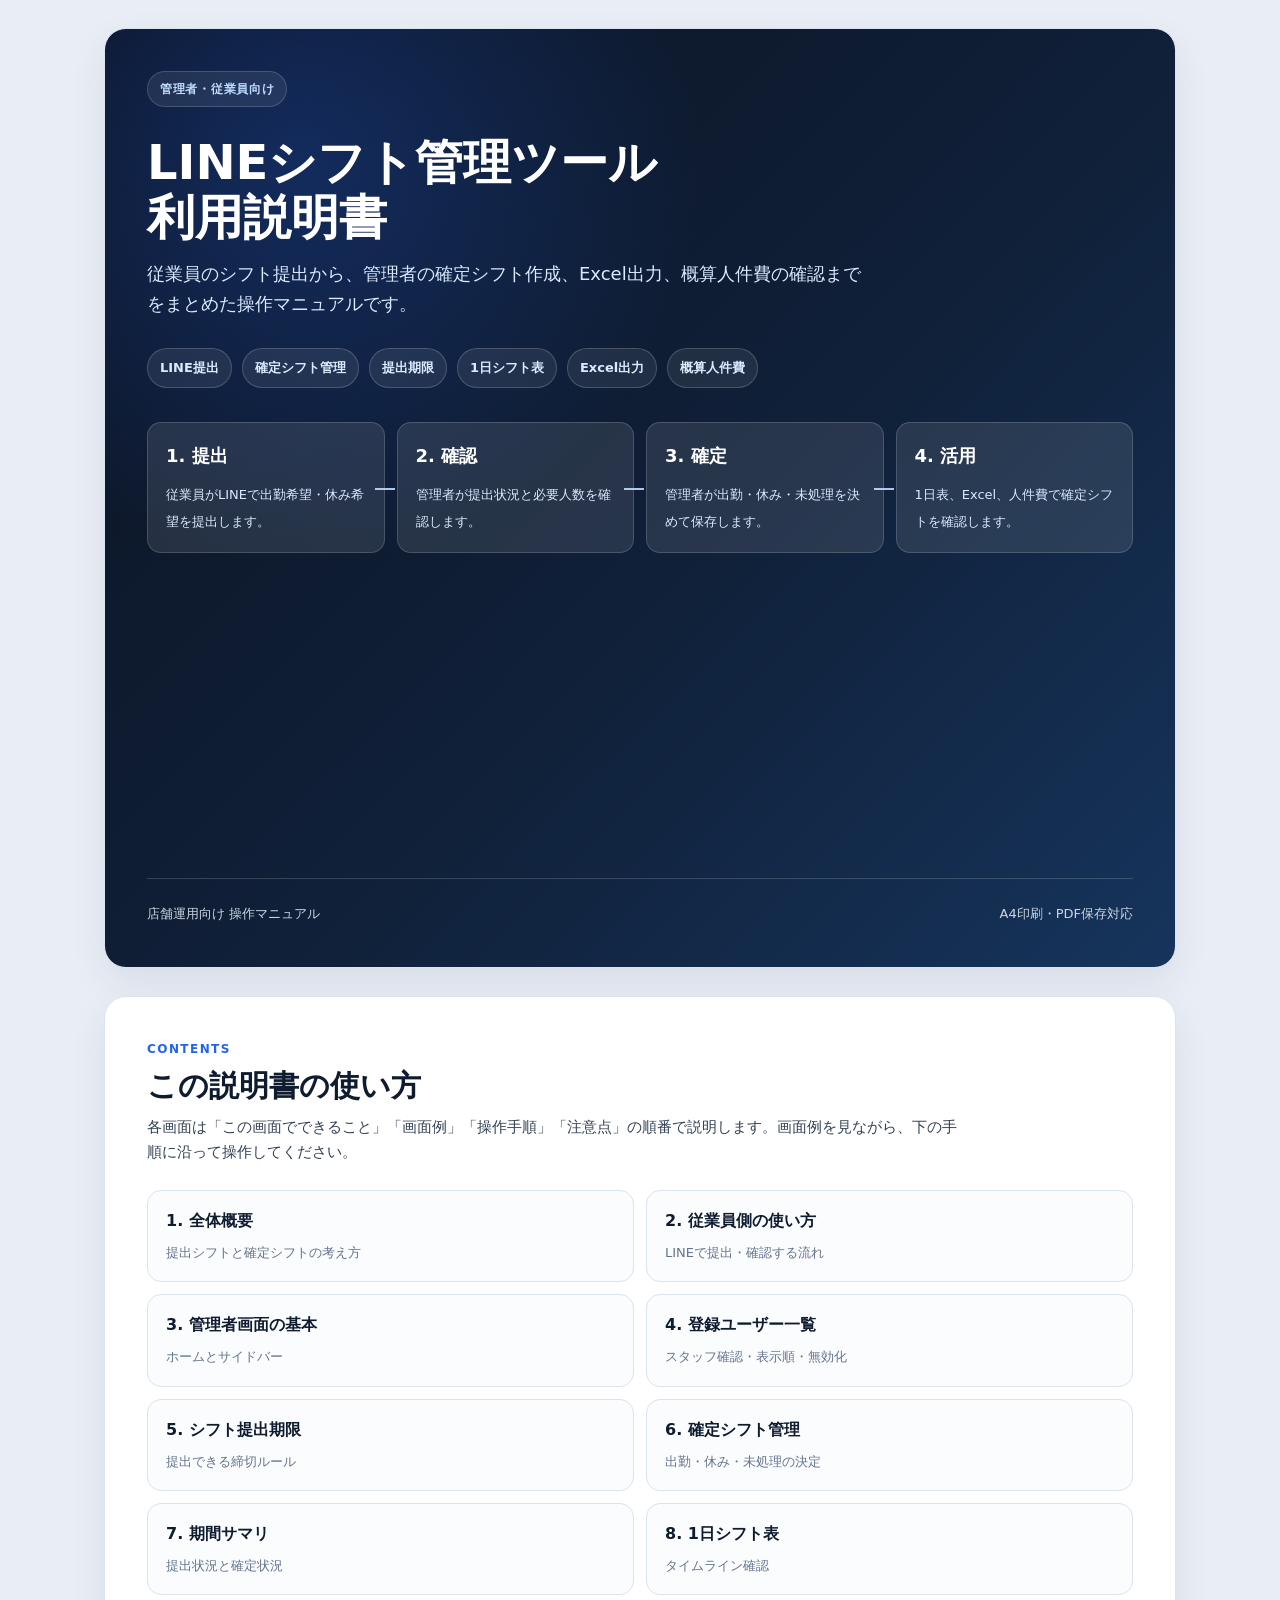
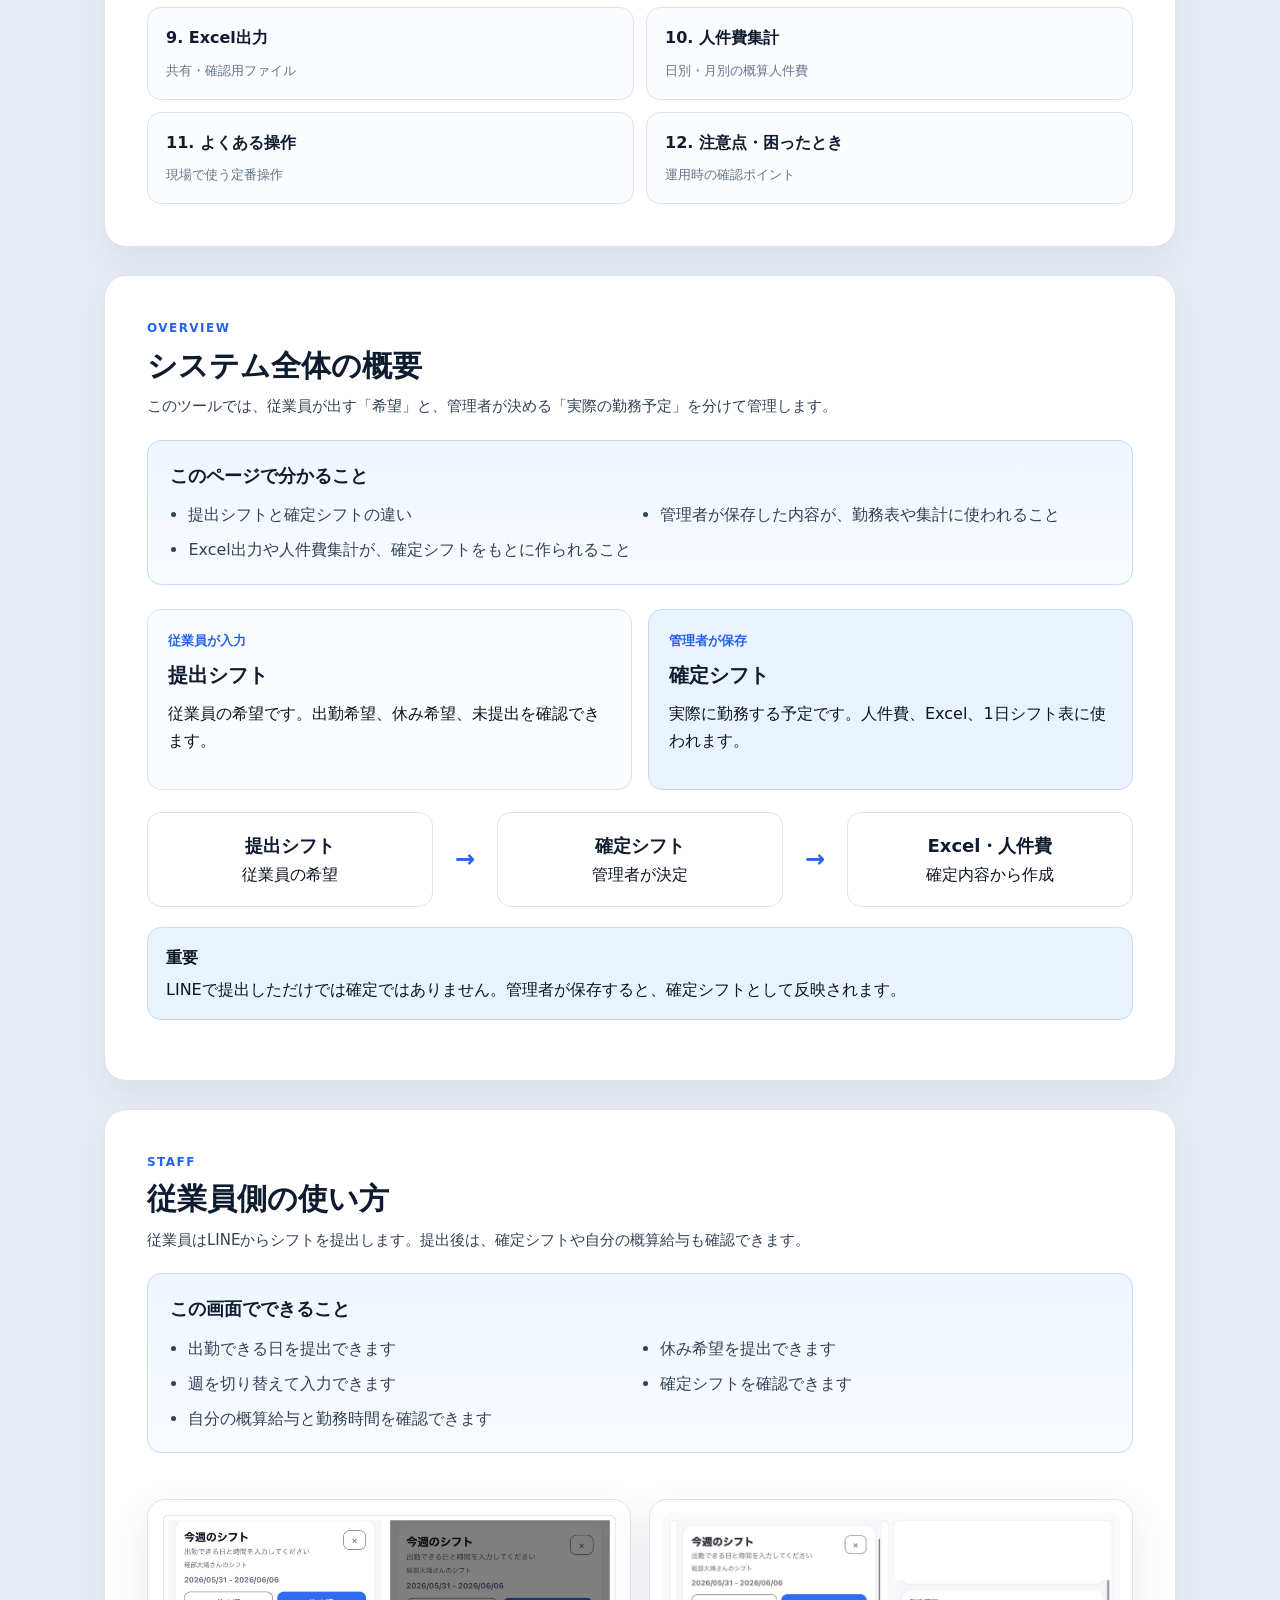
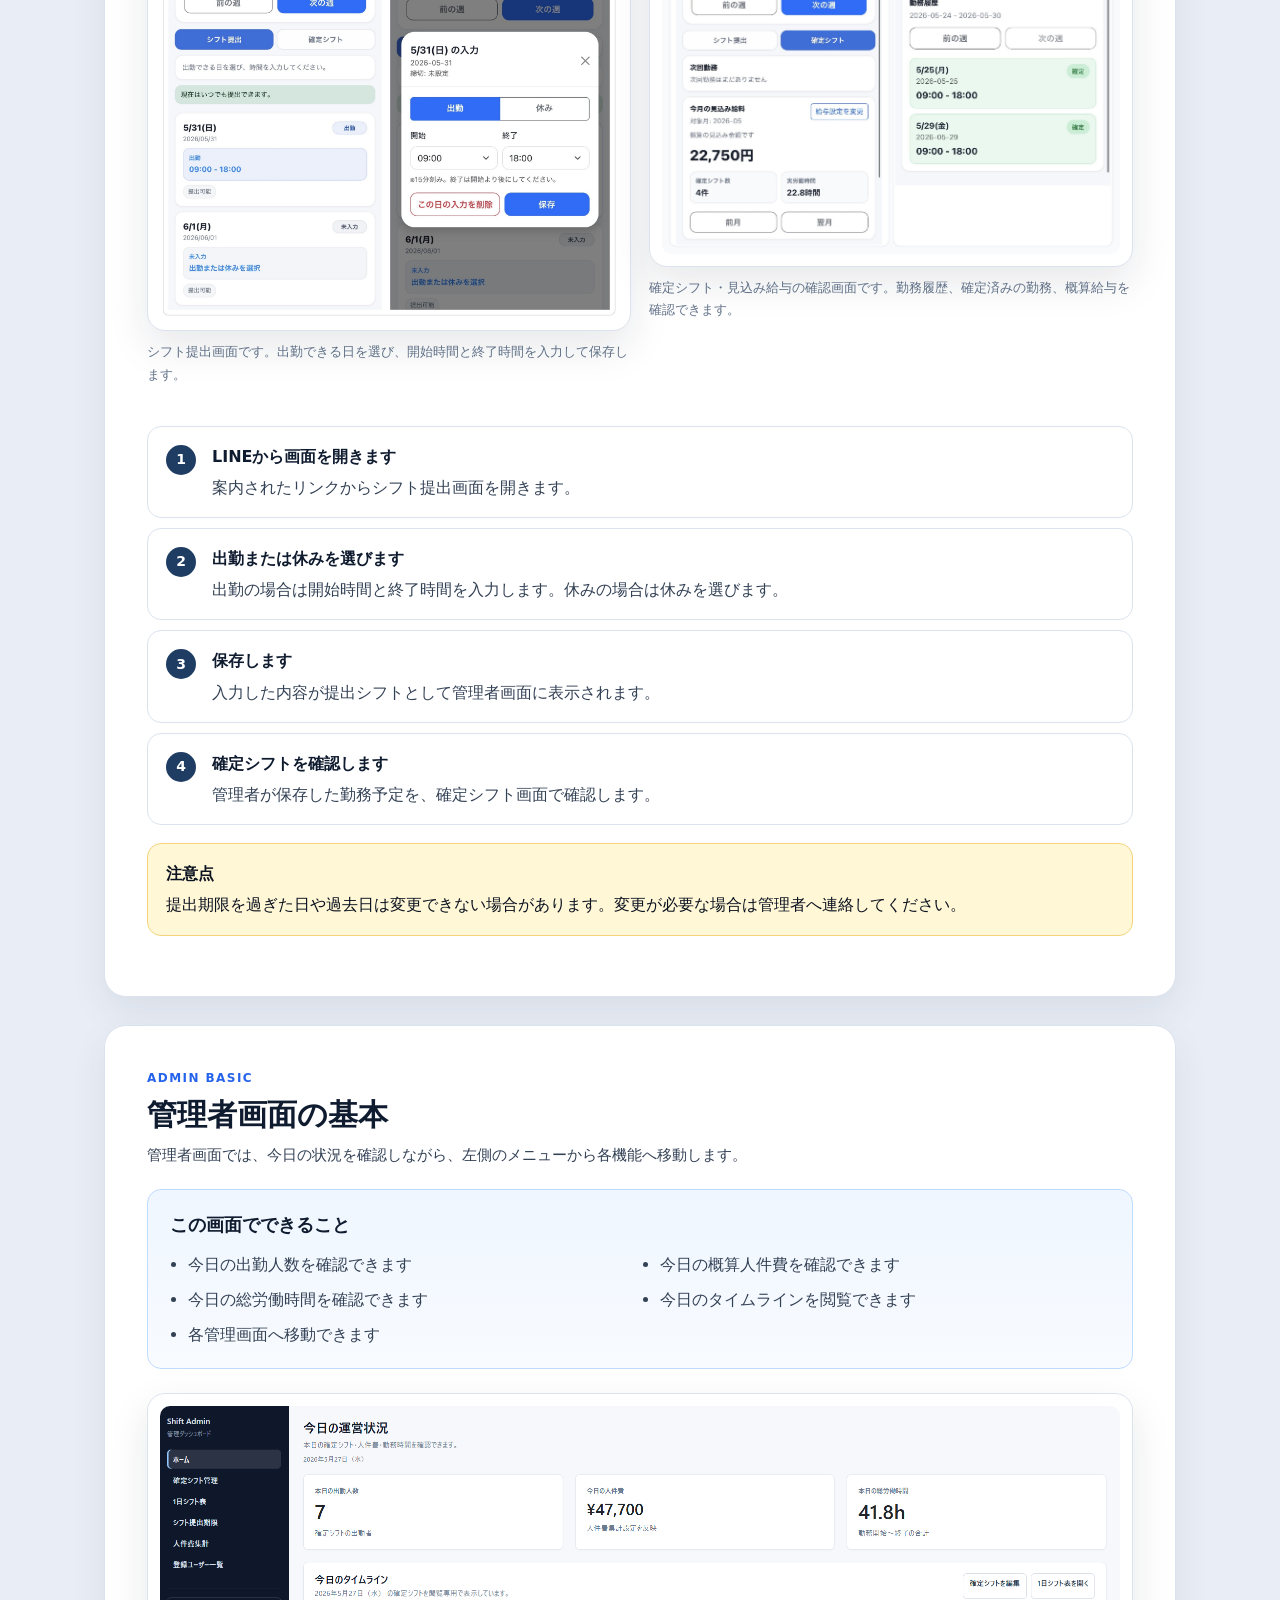
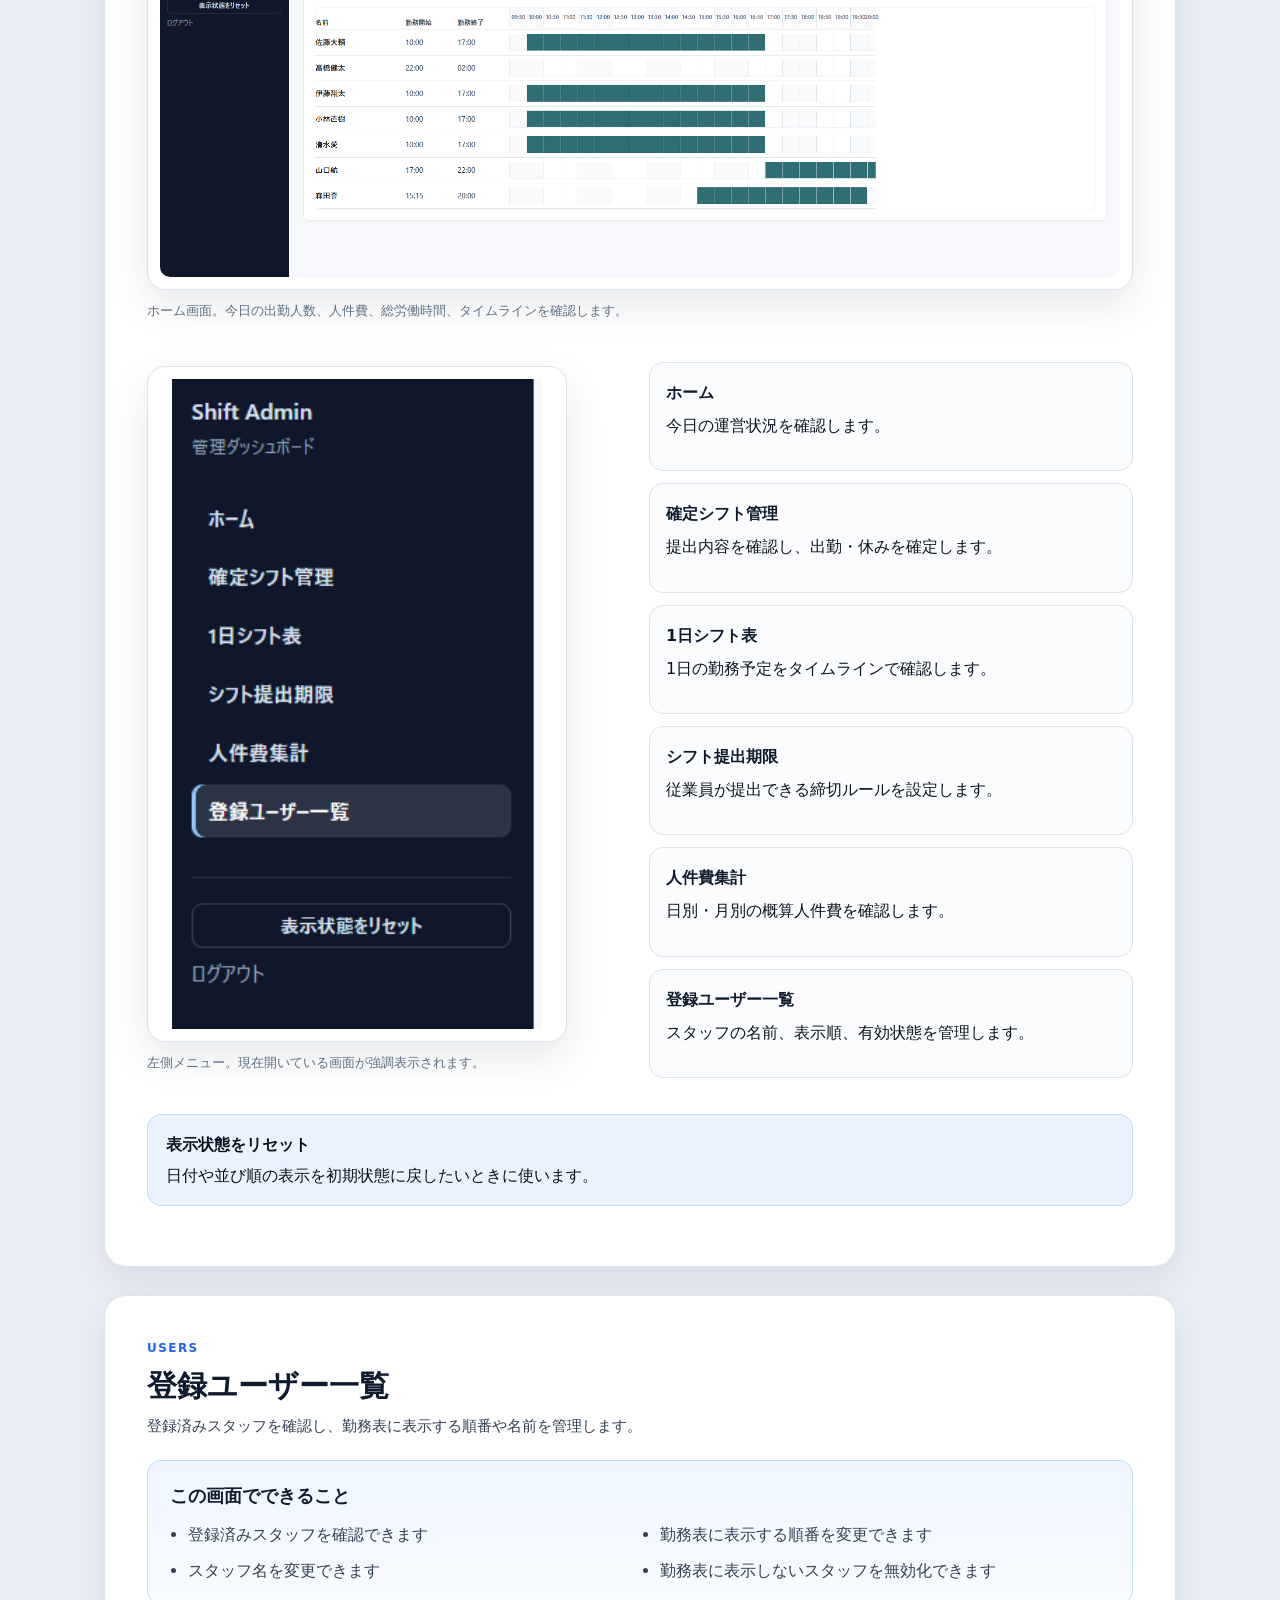
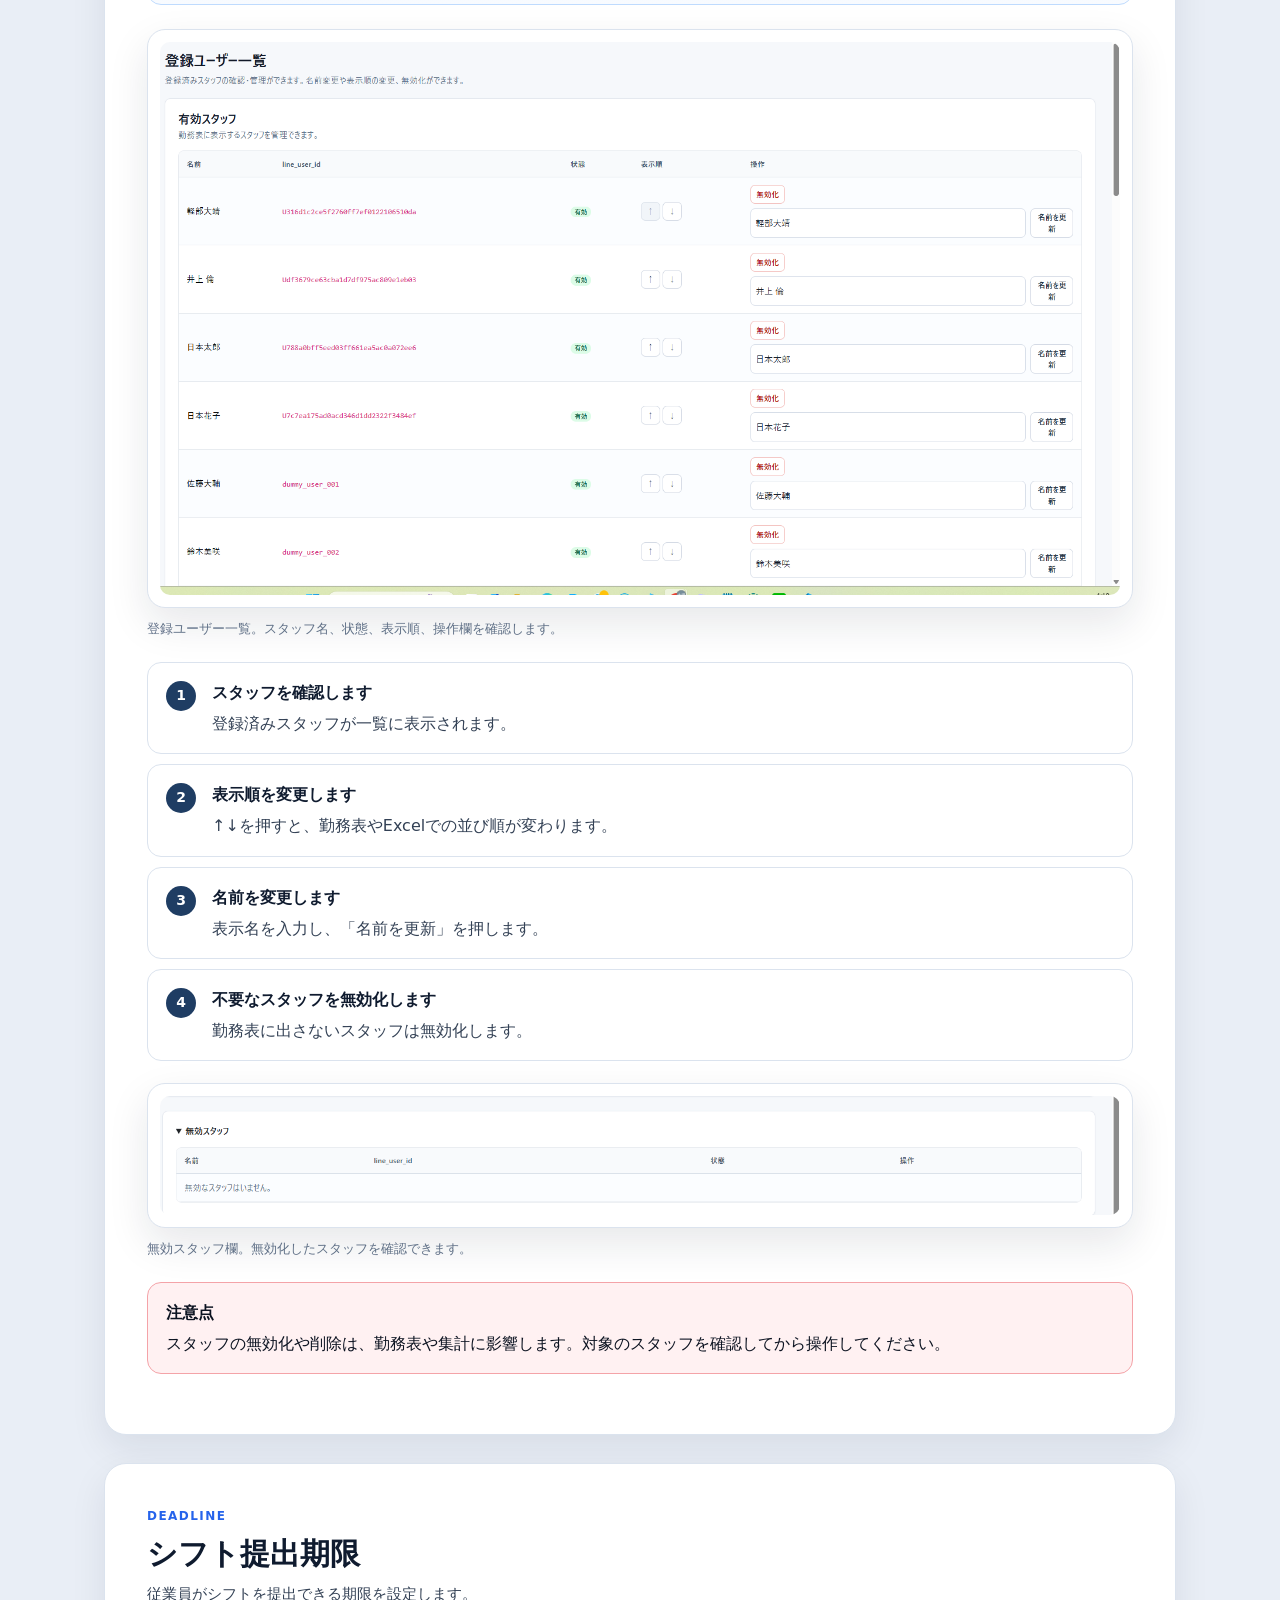
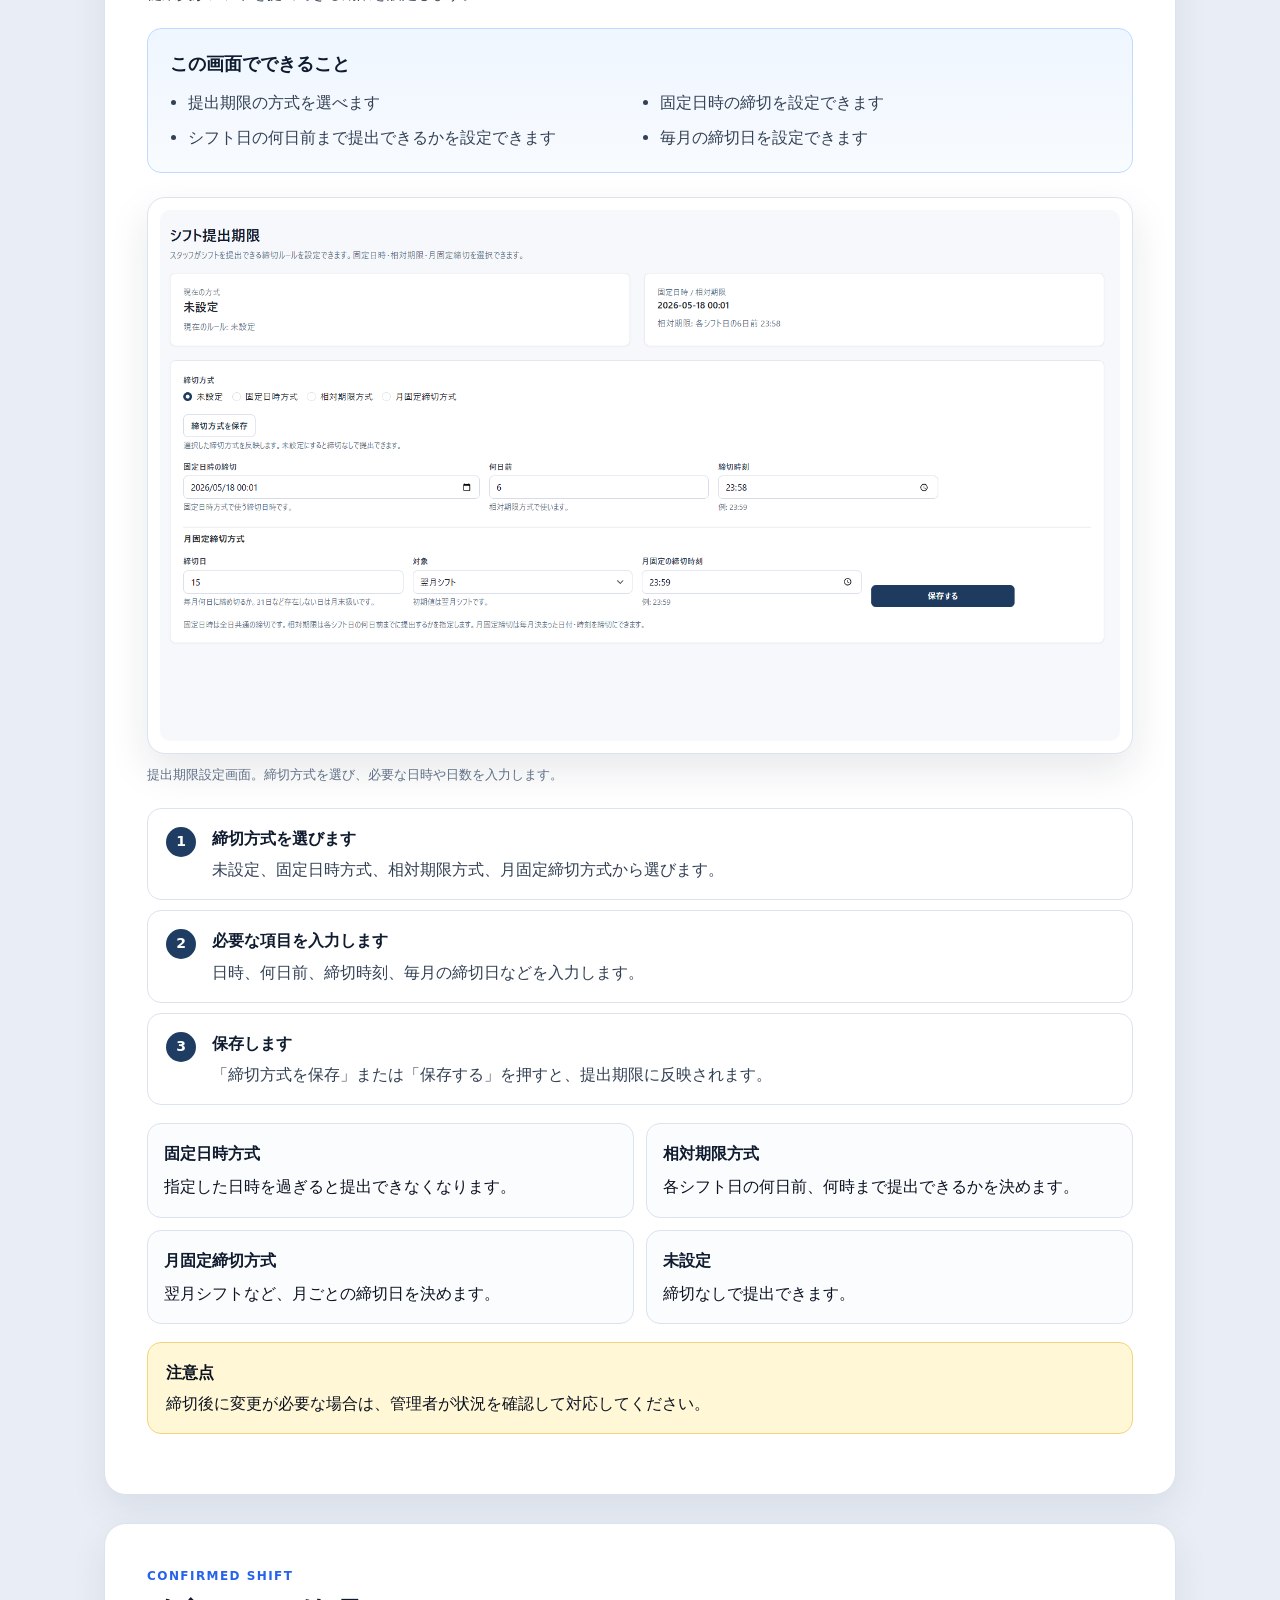
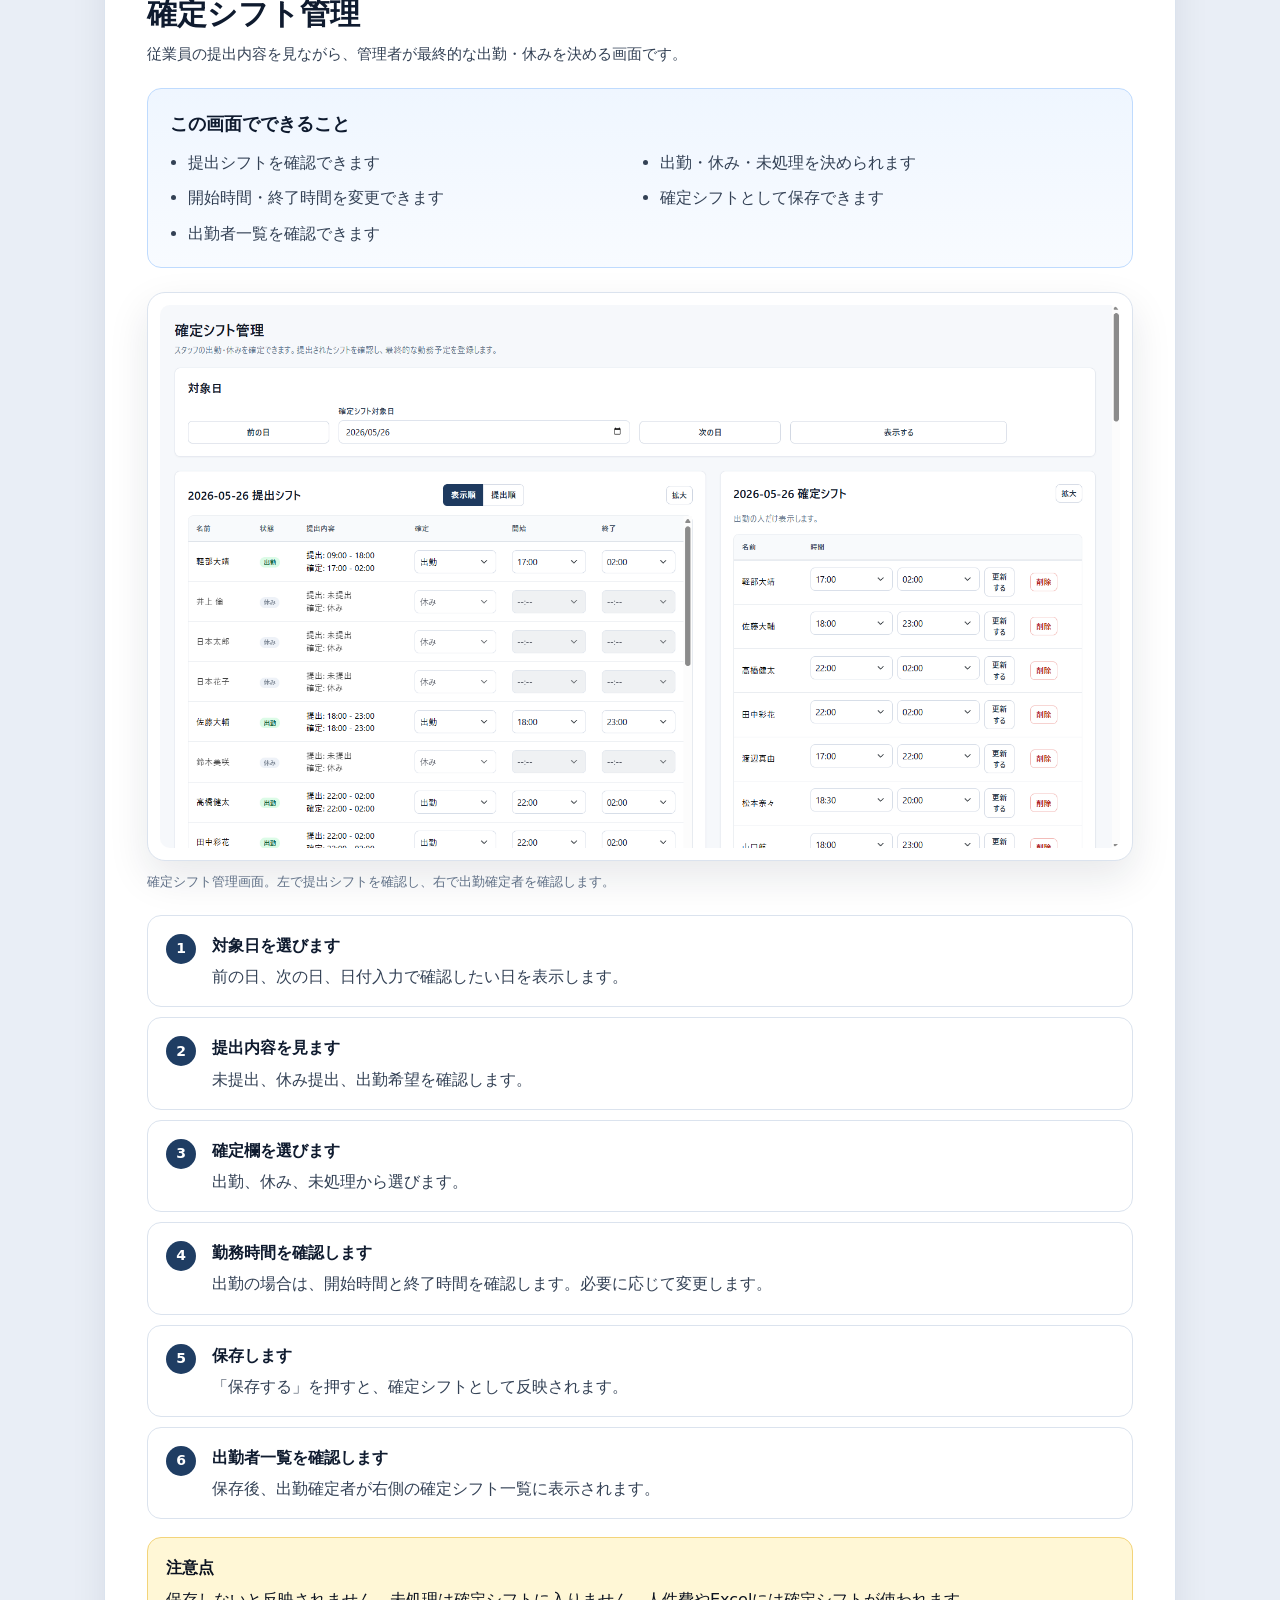
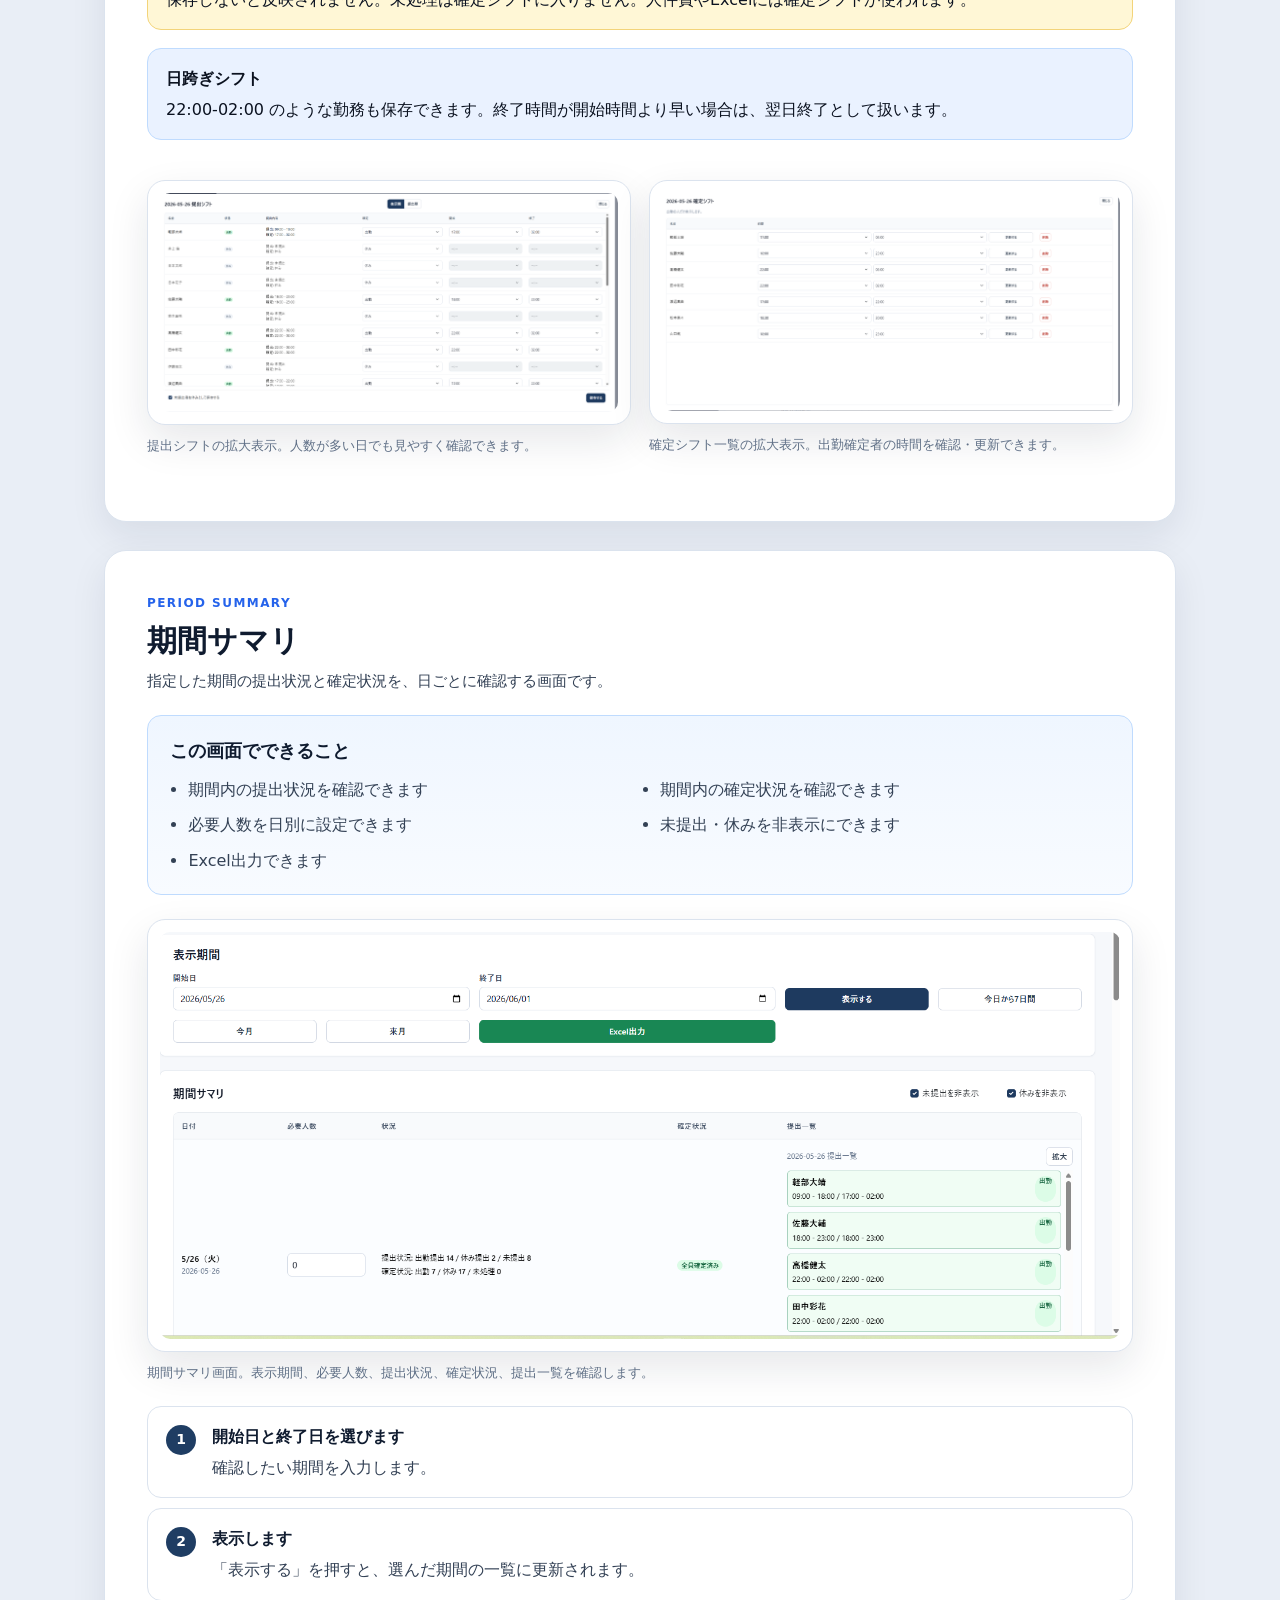
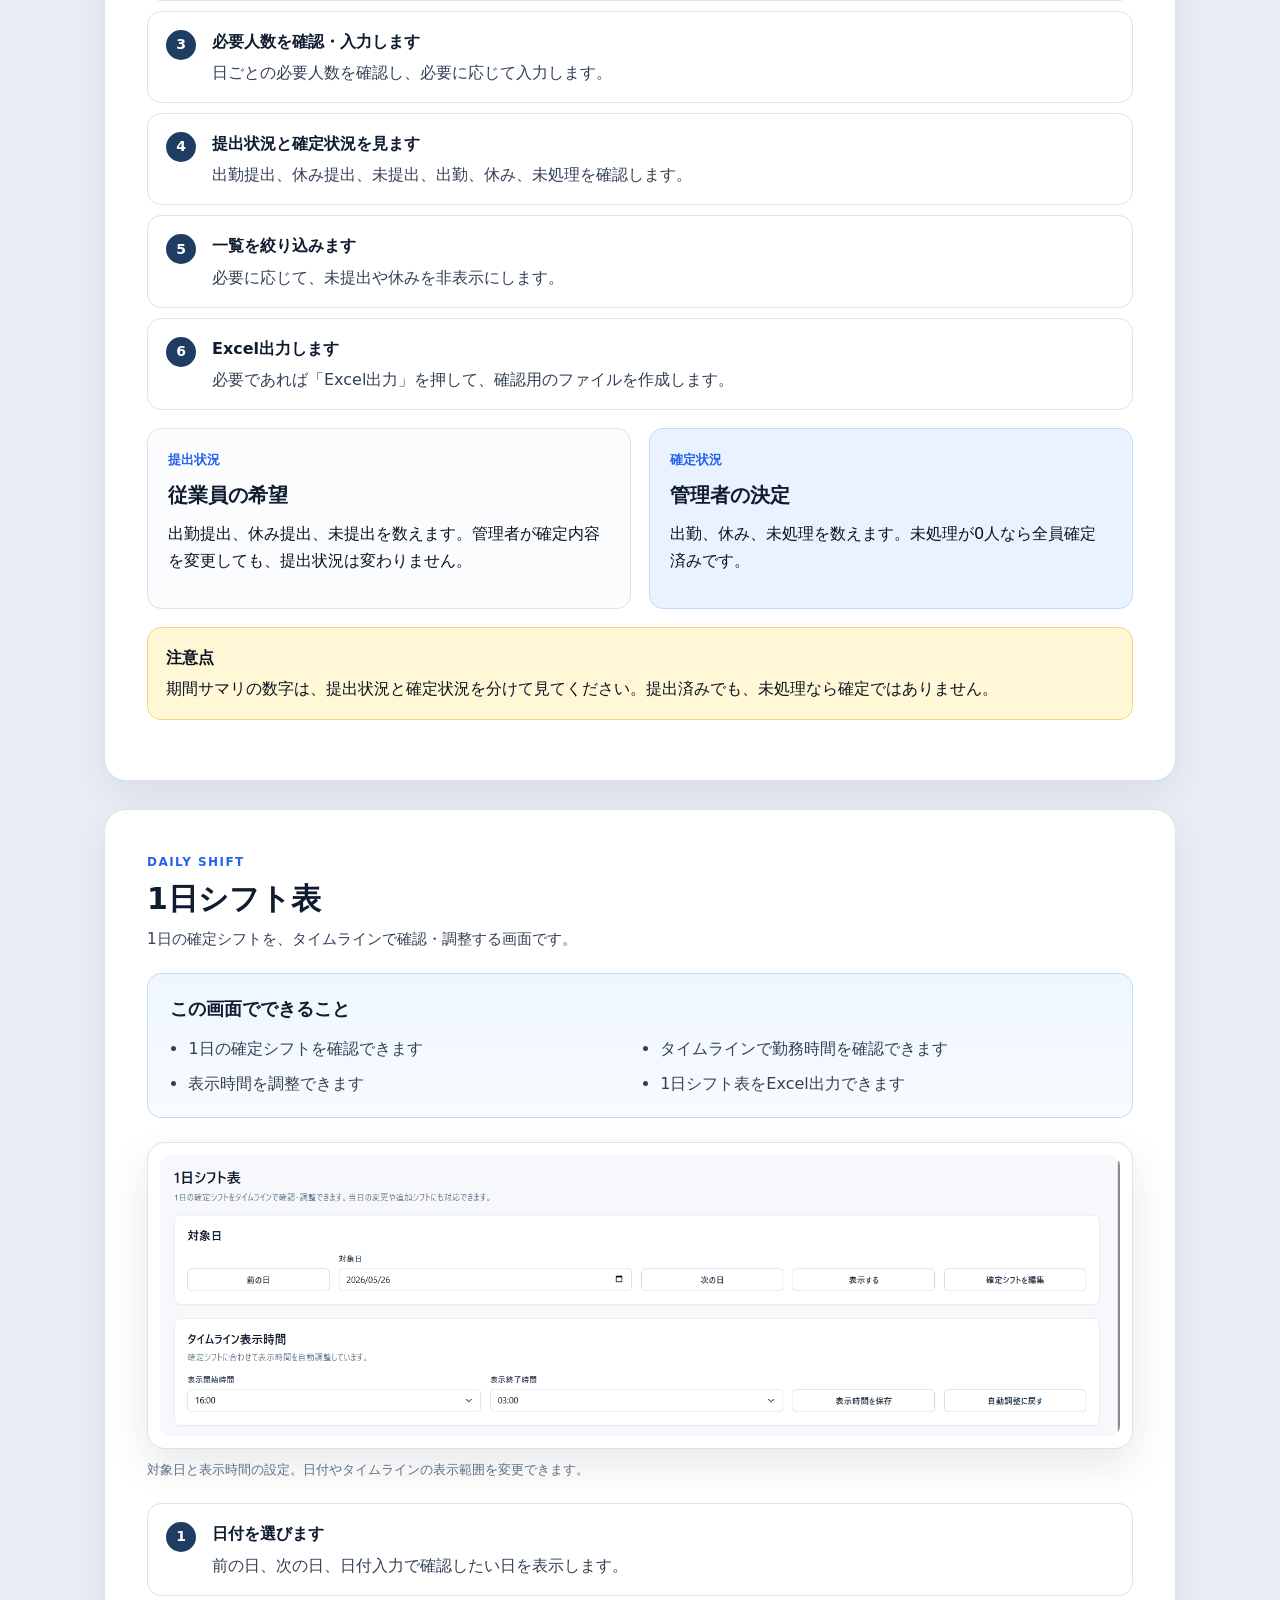
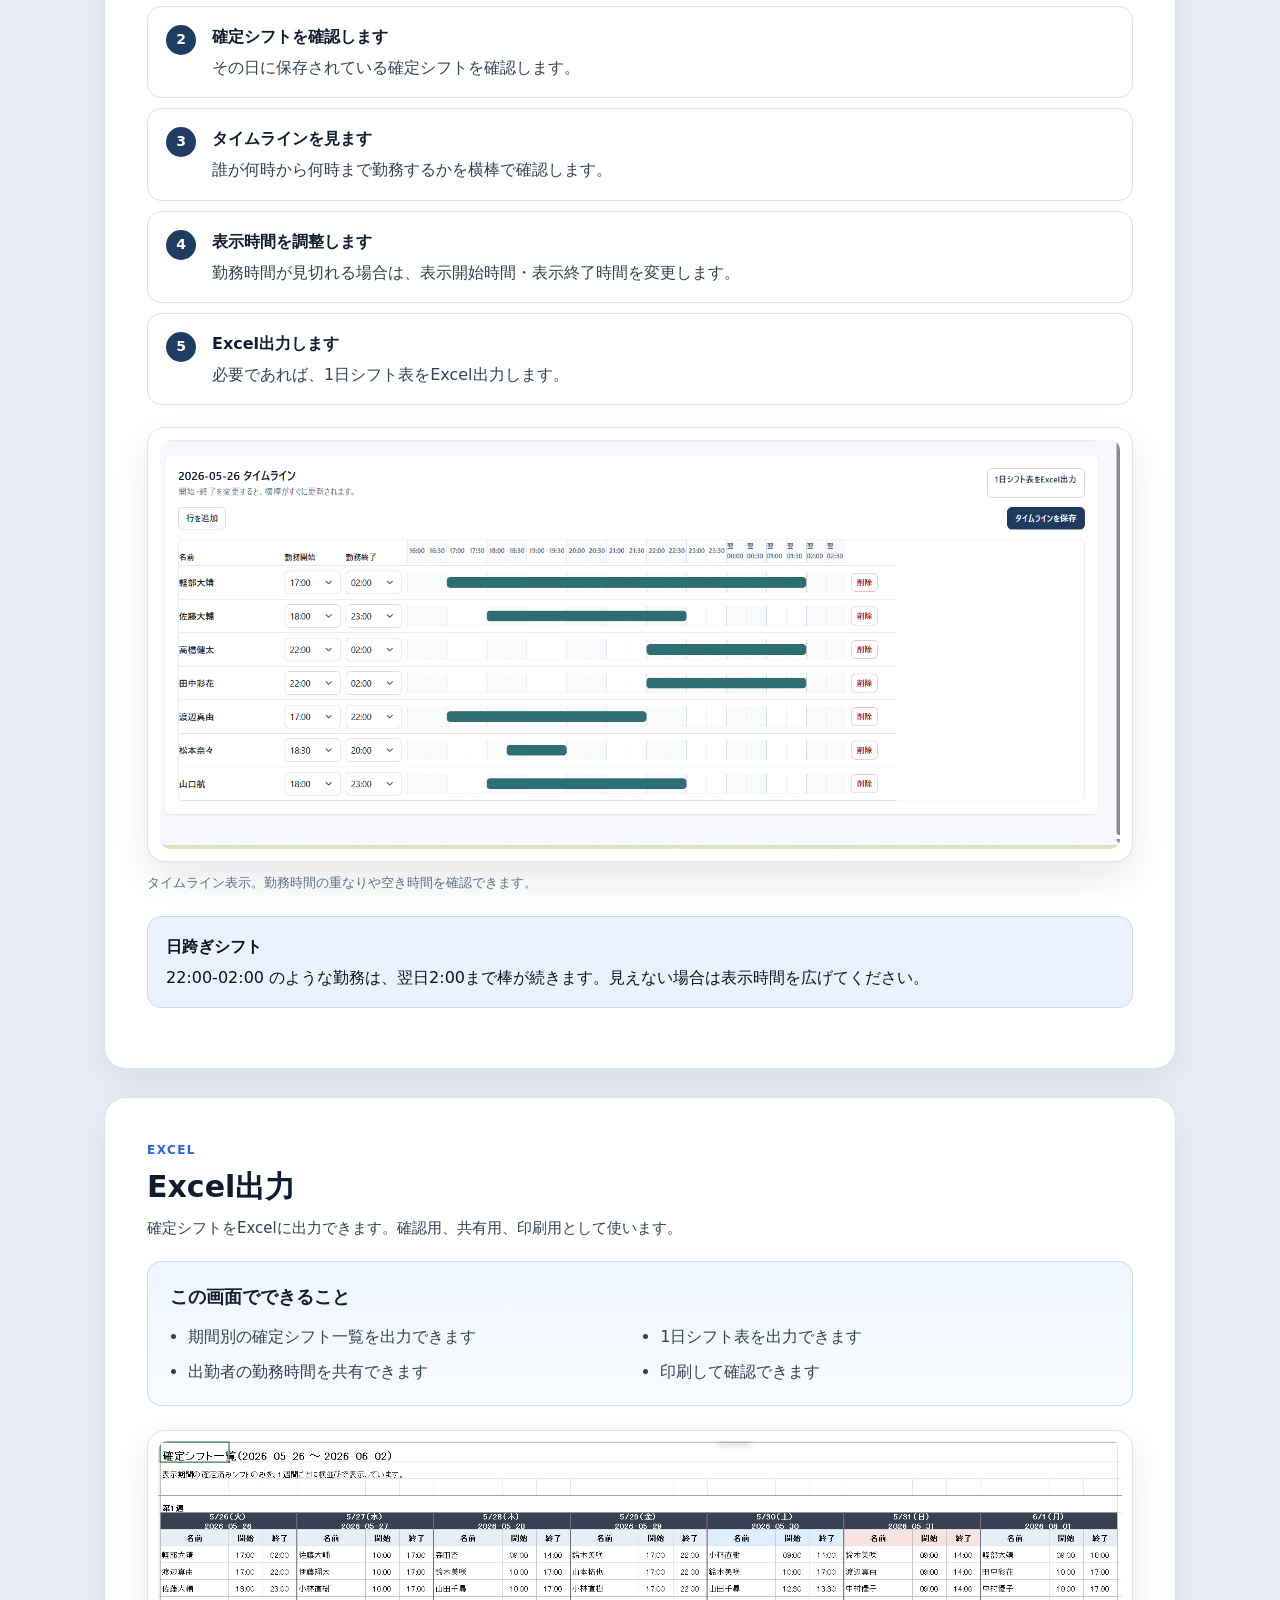
==== docs/manual/index.html @ 2f9c93ab "Complete ShiftBin manual and admin updates" ====
<!doctype html>
<html lang="ja">
<head>
  <meta charset="utf-8">
  <meta name="viewport" content="width=device-width, initial-scale=1">
  <title>LINEシフト管理ツール 利用説明書</title>
  <link rel="stylesheet" href="style.css">
</head>
<body>
  <main class="manual">
    <section class="page cover" id="cover">
      <div>
        <div class="cover-kicker">管理者・従業員向け</div>
        <h1>LINEシフト管理ツール<br>利用説明書</h1>
        <p class="cover-lead">従業員のシフト提出から、管理者の確定シフト作成、Excel出力、概算人件費の確認までをまとめた操作マニュアルです。</p>
        <div class="badge-row">
          <span class="badge">LINE提出</span>
          <span class="badge">確定シフト管理</span>
          <span class="badge">提出期限</span>
          <span class="badge">1日シフト表</span>
          <span class="badge">Excel出力</span>
          <span class="badge">概算人件費</span>
        </div>
        <div class="flow" aria-label="基本の操作フロー">
          <div class="flow-step"><strong>1. 提出</strong><span>従業員がLINEで出勤希望・休み希望を提出します。</span></div>
          <div class="flow-step"><strong>2. 確認</strong><span>管理者が提出状況と必要人数を確認します。</span></div>
          <div class="flow-step"><strong>3. 確定</strong><span>管理者が出勤・休み・未処理を決めて保存します。</span></div>
          <div class="flow-step"><strong>4. 活用</strong><span>1日表、Excel、人件費で確定シフトを確認します。</span></div>
        </div>
      </div>
      <div class="cover-footer">
        <span>店舗運用向け 操作マニュアル</span>
        <span>A4印刷・PDF保存対応</span>
      </div>
    </section>

    <section class="page" id="toc">
      <p class="section-label">Contents</p>
      <h2>この説明書の使い方</h2>
      <p class="lead">各画面は「この画面でできること」「画面例」「操作手順」「注意点」の順番で説明します。画面例を見ながら、下の手順に沿って操作してください。</p>
      <div class="toc">
        <a href="#overview"><strong>1. 全体概要</strong><span>提出シフトと確定シフトの考え方</span></a>
        <a href="#staff"><strong>2. 従業員側の使い方</strong><span>LINEで提出・確認する流れ</span></a>
        <a href="#admin-basic"><strong>3. 管理者画面の基本</strong><span>ホームとサイドバー</span></a>
        <a href="#users"><strong>4. 登録ユーザー一覧</strong><span>スタッフ確認・表示順・無効化</span></a>
        <a href="#deadline"><strong>5. シフト提出期限</strong><span>提出できる締切ルール</span></a>
        <a href="#confirm"><strong>6. 確定シフト管理</strong><span>出勤・休み・未処理の決定</span></a>
        <a href="#summary"><strong>7. 期間サマリ</strong><span>提出状況と確定状況</span></a>
        <a href="#daily"><strong>8. 1日シフト表</strong><span>タイムライン確認</span></a>
        <a href="#excel"><strong>9. Excel出力</strong><span>共有・確認用ファイル</span></a>
        <a href="#cost"><strong>10. 人件費集計</strong><span>日別・月別の概算人件費</span></a>
        <a href="#examples"><strong>11. よくある操作</strong><span>現場で使う定番操作</span></a>
        <a href="#trouble"><strong>12. 注意点・困ったとき</strong><span>運用時の確認ポイント</span></a>
      </div>
    </section>

    <section class="page" id="overview">
      <p class="section-label">Overview</p>
      <h2>システム全体の概要</h2>
      <p class="lead">このツールでは、従業員が出す「希望」と、管理者が決める「実際の勤務予定」を分けて管理します。</p>

      <div class="feature-box">
        <h3>このページで分かること</h3>
        <ul>
          <li>提出シフトと確定シフトの違い</li>
          <li>管理者が保存した内容が、勤務表や集計に使われること</li>
          <li>Excel出力や人件費集計が、確定シフトをもとに作られること</li>
        </ul>
      </div>

      <div class="concept-map">
        <div class="concept">
          <small>従業員が入力</small>
          <strong>提出シフト</strong>
          <p>従業員の希望です。出勤希望、休み希望、未提出を確認できます。</p>
        </div>
        <div class="concept primary">
          <small>管理者が保存</small>
          <strong>確定シフト</strong>
          <p>実際に勤務する予定です。人件費、Excel、1日シフト表に使われます。</p>
        </div>
      </div>

      <div class="data-flow">
        <div class="data-node"><strong>提出シフト</strong><span>従業員の希望</span></div>
        <div class="data-arrow">→</div>
        <div class="data-node"><strong>確定シフト</strong><span>管理者が決定</span></div>
        <div class="data-arrow">→</div>
        <div class="data-node"><strong>Excel・人件費</strong><span>確定内容から作成</span></div>
      </div>

      <div class="callout info">
        <strong>重要</strong>
        LINEで提出しただけでは確定ではありません。管理者が保存すると、確定シフトとして反映されます。
      </div>
    </section>

    <section class="page" id="staff">
      <p class="section-label">Staff</p>
      <h2>従業員側の使い方</h2>
      <p class="lead">従業員はLINEからシフトを提出します。提出後は、確定シフトや自分の概算給与も確認できます。</p>

      <div class="feature-box">
        <h3>この画面でできること</h3>
        <ul>
          <li>出勤できる日を提出できます</li>
          <li>休み希望を提出できます</li>
          <li>週を切り替えて入力できます</li>
          <li>確定シフトを確認できます</li>
          <li>自分の概算給与と勤務時間を確認できます</li>
        </ul>
      </div>

      <div class="grid-2">
        <figure class="screen">
          <div class="screen-frame"><img class="manual-shot" src="images/manual_staff_submit.jpg" alt="従業員のシフト提出画面と入力画面"></div>
          <figcaption>シフト提出画面です。出勤できる日を選び、開始時間と終了時間を入力して保存します。</figcaption>
        </figure>
        <figure class="screen">
          <div class="screen-frame"><img class="manual-shot" src="images/manual_staff_confirmed_pay.jpg" alt="従業員の確定シフトと見込み給与の確認画面"></div>
          <figcaption>確定シフト・見込み給与の確認画面です。勤務履歴、確定済みの勤務、概算給与を確認できます。</figcaption>
        </figure>
      </div>

      <div class="steps">
        <div class="step"><strong>LINEから画面を開きます</strong><span>案内されたリンクからシフト提出画面を開きます。</span></div>
        <div class="step"><strong>出勤または休みを選びます</strong><span>出勤の場合は開始時間と終了時間を入力します。休みの場合は休みを選びます。</span></div>
        <div class="step"><strong>保存します</strong><span>入力した内容が提出シフトとして管理者画面に表示されます。</span></div>
        <div class="step"><strong>確定シフトを確認します</strong><span>管理者が保存した勤務予定を、確定シフト画面で確認します。</span></div>
      </div>

      <div class="callout warn">
        <strong>注意点</strong>
        提出期限を過ぎた日や過去日は変更できない場合があります。変更が必要な場合は管理者へ連絡してください。
      </div>
    </section>

    <section class="page" id="admin-basic">
      <p class="section-label">Admin Basic</p>
      <h2>管理者画面の基本</h2>
      <p class="lead">管理者画面では、今日の状況を確認しながら、左側のメニューから各機能へ移動します。</p>

      <div class="feature-box">
        <h3>この画面でできること</h3>
        <ul>
          <li>今日の出勤人数を確認できます</li>
          <li>今日の概算人件費を確認できます</li>
          <li>今日の総労働時間を確認できます</li>
          <li>今日のタイムラインを閲覧できます</li>
          <li>各管理画面へ移動できます</li>
        </ul>
      </div>

      <figure class="screen">
        <div class="screen-frame"><img src="images/admin_home.png" alt="管理者ホーム 今日の運営状況"></div>
        <figcaption>ホーム画面。今日の出勤人数、人件費、総労働時間、タイムラインを確認します。</figcaption>
      </figure>

      <div class="grid-2">
        <figure class="screen narrow">
          <div class="screen-frame"><img src="images/admin_sidebar.png" alt="管理画面のサイドバー"></div>
          <figcaption>左側メニュー。現在開いている画面が強調表示されます。</figcaption>
        </figure>
        <div class="operation-list single">
          <div class="operation"><strong>ホーム</strong>今日の運営状況を確認します。</div>
          <div class="operation"><strong>確定シフト管理</strong>提出内容を確認し、出勤・休みを確定します。</div>
          <div class="operation"><strong>1日シフト表</strong>1日の勤務予定をタイムラインで確認します。</div>
          <div class="operation"><strong>シフト提出期限</strong>従業員が提出できる締切ルールを設定します。</div>
          <div class="operation"><strong>人件費集計</strong>日別・月別の概算人件費を確認します。</div>
          <div class="operation"><strong>登録ユーザー一覧</strong>スタッフの名前、表示順、有効状態を管理します。</div>
        </div>
      </div>

      <div class="callout info">
        <strong>表示状態をリセット</strong>
        日付や並び順の表示を初期状態に戻したいときに使います。
      </div>
    </section>

    <section class="page" id="users">
      <p class="section-label">Users</p>
      <h2>登録ユーザー一覧</h2>
      <p class="lead">登録済みスタッフを確認し、勤務表に表示する順番や名前を管理します。</p>

      <div class="feature-box">
        <h3>この画面でできること</h3>
        <ul>
          <li>登録済みスタッフを確認できます</li>
          <li>勤務表に表示する順番を変更できます</li>
          <li>スタッフ名を変更できます</li>
          <li>勤務表に表示しないスタッフを無効化できます</li>
        </ul>
      </div>

      <figure class="screen">
        <div class="screen-frame"><img src="images/admin_users.png" alt="登録ユーザー一覧画面"></div>
        <figcaption>登録ユーザー一覧。スタッフ名、状態、表示順、操作欄を確認します。</figcaption>
      </figure>

      <div class="steps">
        <div class="step"><strong>スタッフを確認します</strong><span>登録済みスタッフが一覧に表示されます。</span></div>
        <div class="step"><strong>表示順を変更します</strong><span>↑↓を押すと、勤務表やExcelでの並び順が変わります。</span></div>
        <div class="step"><strong>名前を変更します</strong><span>表示名を入力し、「名前を更新」を押します。</span></div>
        <div class="step"><strong>不要なスタッフを無効化します</strong><span>勤務表に出さないスタッフは無効化します。</span></div>
      </div>

      <figure class="screen">
        <div class="screen-frame"><img src="images/admin_disabled_users.png" alt="無効スタッフ一覧"></div>
        <figcaption>無効スタッフ欄。無効化したスタッフを確認できます。</figcaption>
      </figure>

      <div class="callout danger">
        <strong>注意点</strong>
        スタッフの無効化や削除は、勤務表や集計に影響します。対象のスタッフを確認してから操作してください。
      </div>
    </section>

    <section class="page" id="deadline">
      <p class="section-label">Deadline</p>
      <h2>シフト提出期限</h2>
      <p class="lead">従業員がシフトを提出できる期限を設定します。</p>

      <div class="feature-box">
        <h3>この画面でできること</h3>
        <ul>
          <li>提出期限の方式を選べます</li>
          <li>固定日時の締切を設定できます</li>
          <li>シフト日の何日前まで提出できるかを設定できます</li>
          <li>毎月の締切日を設定できます</li>
        </ul>
      </div>

      <figure class="screen">
        <div class="screen-frame"><img src="images/admin_deadline.png" alt="シフト提出期限設定画面"></div>
        <figcaption>提出期限設定画面。締切方式を選び、必要な日時や日数を入力します。</figcaption>
      </figure>

      <div class="steps">
        <div class="step"><strong>締切方式を選びます</strong><span>未設定、固定日時方式、相対期限方式、月固定締切方式から選びます。</span></div>
        <div class="step"><strong>必要な項目を入力します</strong><span>日時、何日前、締切時刻、毎月の締切日などを入力します。</span></div>
        <div class="step"><strong>保存します</strong><span>「締切方式を保存」または「保存する」を押すと、提出期限に反映されます。</span></div>
      </div>

      <div class="operation-list">
        <div class="operation"><strong>固定日時方式</strong>指定した日時を過ぎると提出できなくなります。</div>
        <div class="operation"><strong>相対期限方式</strong>各シフト日の何日前、何時まで提出できるかを決めます。</div>
        <div class="operation"><strong>月固定締切方式</strong>翌月シフトなど、月ごとの締切日を決めます。</div>
        <div class="operation"><strong>未設定</strong>締切なしで提出できます。</div>
      </div>

      <div class="callout warn">
        <strong>注意点</strong>
        締切後に変更が必要な場合は、管理者が状況を確認して対応してください。
      </div>
    </section>

    <section class="page" id="confirm">
      <p class="section-label">Confirmed Shift</p>
      <h2>確定シフト管理</h2>
      <p class="lead">従業員の提出内容を見ながら、管理者が最終的な出勤・休みを決める画面です。</p>

      <div class="feature-box">
        <h3>この画面でできること</h3>
        <ul>
          <li>提出シフトを確認できます</li>
          <li>出勤・休み・未処理を決められます</li>
          <li>開始時間・終了時間を変更できます</li>
          <li>確定シフトとして保存できます</li>
          <li>出勤者一覧を確認できます</li>
        </ul>
      </div>

      <figure class="screen">
        <div class="screen-frame"><img src="images/admin_confirm.png" alt="確定シフト管理画面"></div>
        <figcaption>確定シフト管理画面。左で提出シフトを確認し、右で出勤確定者を確認します。</figcaption>
      </figure>

      <div class="steps">
        <div class="step"><strong>対象日を選びます</strong><span>前の日、次の日、日付入力で確認したい日を表示します。</span></div>
        <div class="step"><strong>提出内容を見ます</strong><span>未提出、休み提出、出勤希望を確認します。</span></div>
        <div class="step"><strong>確定欄を選びます</strong><span>出勤、休み、未処理から選びます。</span></div>
        <div class="step"><strong>勤務時間を確認します</strong><span>出勤の場合は、開始時間と終了時間を確認します。必要に応じて変更します。</span></div>
        <div class="step"><strong>保存します</strong><span>「保存する」を押すと、確定シフトとして反映されます。</span></div>
        <div class="step"><strong>出勤者一覧を確認します</strong><span>保存後、出勤確定者が右側の確定シフト一覧に表示されます。</span></div>
      </div>

      <div class="callout warn">
        <strong>注意点</strong>
        保存しないと反映されません。未処理は確定シフトに入りません。人件費やExcelには確定シフトが使われます。
      </div>

      <div class="callout info">
        <strong>日跨ぎシフト</strong>
        22:00-02:00 のような勤務も保存できます。終了時間が開始時間より早い場合は、翌日終了として扱います。
      </div>

      <div class="grid-2">
        <figure class="screen">
          <div class="screen-frame"><img src="images/admin_confirm_expand.png" alt="提出シフトの拡大表示"></div>
          <figcaption>提出シフトの拡大表示。人数が多い日でも見やすく確認できます。</figcaption>
        </figure>
        <figure class="screen">
          <div class="screen-frame"><img src="images/admin_confirmed_expand.png" alt="確定シフト一覧の拡大表示"></div>
          <figcaption>確定シフト一覧の拡大表示。出勤確定者の時間を確認・更新できます。</figcaption>
        </figure>
      </div>
    </section>

    <section class="page" id="summary">
      <p class="section-label">Period Summary</p>
      <h2>期間サマリ</h2>
      <p class="lead">指定した期間の提出状況と確定状況を、日ごとに確認する画面です。</p>

      <div class="feature-box">
        <h3>この画面でできること</h3>
        <ul>
          <li>期間内の提出状況を確認できます</li>
          <li>期間内の確定状況を確認できます</li>
          <li>必要人数を日別に設定できます</li>
          <li>未提出・休みを非表示にできます</li>
          <li>Excel出力できます</li>
        </ul>
      </div>

      <figure class="screen">
        <div class="screen-frame"><img src="images/admin_period_summary.png" alt="期間サマリ画面"></div>
        <figcaption>期間サマリ画面。表示期間、必要人数、提出状況、確定状況、提出一覧を確認します。</figcaption>
      </figure>

      <div class="steps">
        <div class="step"><strong>開始日と終了日を選びます</strong><span>確認したい期間を入力します。</span></div>
        <div class="step"><strong>表示します</strong><span>「表示する」を押すと、選んだ期間の一覧に更新されます。</span></div>
        <div class="step"><strong>必要人数を確認・入力します</strong><span>日ごとの必要人数を確認し、必要に応じて入力します。</span></div>
        <div class="step"><strong>提出状況と確定状況を見ます</strong><span>出勤提出、休み提出、未提出、出勤、休み、未処理を確認します。</span></div>
        <div class="step"><strong>一覧を絞り込みます</strong><span>必要に応じて、未提出や休みを非表示にします。</span></div>
        <div class="step"><strong>Excel出力します</strong><span>必要であれば「Excel出力」を押して、確認用のファイルを作成します。</span></div>
      </div>

      <div class="grid-2">
        <div class="concept">
          <small>提出状況</small>
          <strong>従業員の希望</strong>
          <p>出勤提出、休み提出、未提出を数えます。管理者が確定内容を変更しても、提出状況は変わりません。</p>
        </div>
        <div class="concept primary">
          <small>確定状況</small>
          <strong>管理者の決定</strong>
          <p>出勤、休み、未処理を数えます。未処理が0人なら全員確定済みです。</p>
        </div>
      </div>

      <div class="callout warn">
        <strong>注意点</strong>
        期間サマリの数字は、提出状況と確定状況を分けて見てください。提出済みでも、未処理なら確定ではありません。
      </div>
    </section>

    <section class="page" id="daily">
      <p class="section-label">Daily Shift</p>
      <h2>1日シフト表</h2>
      <p class="lead">1日の確定シフトを、タイムラインで確認・調整する画面です。</p>

      <div class="feature-box">
        <h3>この画面でできること</h3>
        <ul>
          <li>1日の確定シフトを確認できます</li>
          <li>タイムラインで勤務時間を確認できます</li>
          <li>表示時間を調整できます</li>
          <li>1日シフト表をExcel出力できます</li>
        </ul>
      </div>

      <figure class="screen">
        <div class="screen-frame"><img src="images/admin_daily_settings.png" alt="1日シフト表 対象日と表示時間"></div>
        <figcaption>対象日と表示時間の設定。日付やタイムラインの表示範囲を変更できます。</figcaption>
      </figure>

      <div class="steps">
        <div class="step"><strong>日付を選びます</strong><span>前の日、次の日、日付入力で確認したい日を表示します。</span></div>
        <div class="step"><strong>確定シフトを確認します</strong><span>その日に保存されている確定シフトを確認します。</span></div>
        <div class="step"><strong>タイムラインを見ます</strong><span>誰が何時から何時まで勤務するかを横棒で確認します。</span></div>
        <div class="step"><strong>表示時間を調整します</strong><span>勤務時間が見切れる場合は、表示開始時間・表示終了時間を変更します。</span></div>
        <div class="step"><strong>Excel出力します</strong><span>必要であれば、1日シフト表をExcel出力します。</span></div>
      </div>

      <figure class="screen">
        <div class="screen-frame"><img src="images/admin_daily_shift.png" alt="1日シフト表 タイムライン"></div>
        <figcaption>タイムライン表示。勤務時間の重なりや空き時間を確認できます。</figcaption>
      </figure>

      <div class="callout info">
        <strong>日跨ぎシフト</strong>
        22:00-02:00 のような勤務は、翌日2:00まで棒が続きます。見えない場合は表示時間を広げてください。
      </div>
    </section>

    <section class="page" id="excel">
      <p class="section-label">Excel</p>
      <h2>Excel出力</h2>
      <p class="lead">確定シフトをExcelに出力できます。確認用、共有用、印刷用として使います。</p>

      <div class="feature-box">
        <h3>この画面でできること</h3>
        <ul>
          <li>期間別の確定シフト一覧を出力できます</li>
          <li>1日シフト表を出力できます</li>
          <li>出勤者の勤務時間を共有できます</li>
          <li>印刷して確認できます</li>
        </ul>
      </div>

      <figure class="screen screen-wide">
        <div class="screen-frame"><img class="manual-shot" src="images/manual_excel_shift_list.png" alt="Excelの期間別確定シフト一覧"></div>
        <figcaption>期間別の確定シフト一覧です。日ごとの出勤者、開始時間、終了時間を確認できます。</figcaption>
      </figure>
      <figure class="screen screen-wide">
        <div class="screen-frame"><img class="manual-shot" src="images/manual_excel_daily_shift.png" alt="Excelの1日シフト表"></div>
        <figcaption>1日シフト表です。タイムライン形式で勤務時間を確認でき、印刷や共有に使えます。</figcaption>
      </figure>

      <div class="steps">
        <div class="step"><strong>出力したい期間または日付を選びます</strong><span>確定シフト管理または1日シフト表で対象を表示します。</span></div>
        <div class="step"><strong>Excel出力を押します</strong><span>表示中の内容をもとにExcelファイルが作成されます。</span></div>
        <div class="step"><strong>内容を確認します</strong><span>出勤者、勤務時間、日跨ぎ勤務が正しく反映されているか確認します。</span></div>
      </div>

      <div class="callout warn">
        <strong>注意点</strong>
        Excel出力は確定シフトをもとに作られます。休みや未処理は、基本的に出勤者一覧には出ません。
      </div>
    </section>

    <section class="page" id="cost">
      <p class="section-label">Cost</p>
      <h2>概算人件費集計</h2>
      <p class="lead">確定シフトをもとに、日別・月別の概算人件費を確認できます。</p>

      <div class="feature-box">
        <h3>この画面でできること</h3>
        <ul>
          <li>日別の概算人件費を確認できます</li>
          <li>月別の概算人件費を確認できます</li>
          <li>従業員ごとの内訳を確認できます</li>
          <li>基本時給や計算ルールを設定できます</li>
        </ul>
      </div>

      <figure class="screen">
        <div class="screen-frame"><img src="images/admin_cost_settings.png" alt="人件費集計 設定エリア"></div>
        <figcaption>人件費設定。基本時給、休憩、時間外労働、深夜手当を確認します。</figcaption>
      </figure>

      <div class="steps">
        <div class="step"><strong>基本時給を確認します</strong><span>人件費集計で使う基本時給を確認します。</span></div>
        <div class="step"><strong>計算ルールを確認します</strong><span>休憩、時間外労働、深夜手当の設定を確認します。</span></div>
        <div class="step"><strong>日付または月を選びます</strong><span>日別集計または月別集計の対象を選びます。</span></div>
        <div class="step"><strong>表示します</strong><span>「表示する」を押すと、選んだ日付または月の集計が表示されます。</span></div>
        <div class="step"><strong>総人件費を確認します</strong><span>総人件費、総実働時間、総労働分数を確認します。</span></div>
        <div class="step"><strong>個人別の内訳を見ます</strong><span>必要に応じて、従業員ごとの勤務時間と人件費を確認します。</span></div>
      </div>

      <figure class="screen">
        <div class="screen-frame"><img src="images/admin_cost.png" alt="人件費集計結果"></div>
        <figcaption>人件費集計結果。日別・月別の総人件費と、従業員別の内訳を確認できます。</figcaption>
      </figure>

      <div class="callout warn">
        <strong>注意点</strong>
        人件費は概算です。確定シフトをもとに計算されます。提出シフトだけでは人件費には入りません。
      </div>
    </section>

    <section class="page" id="examples">
      <p class="section-label">Examples</p>
      <h2>よくある操作</h2>
      <p class="lead">現場でよく使う操作をまとめています。</p>

      <div class="feature-box">
        <h3>このページで確認できること</h3>
        <ul>
          <li>未提出者を休みにする方法</li>
          <li>未提出者を出勤にする方法</li>
          <li>休み希望を出勤に変更する方法</li>
          <li>勤務時間を変更する方法</li>
          <li>Excelや人件費を確認する方法</li>
        </ul>
      </div>

      <div class="operation-list">
        <div class="operation"><strong>未提出者を休みにする</strong>確定シフト管理で「未提出者を休みとして保存する」にチェックし、保存します。</div>
        <div class="operation"><strong>未提出者を出勤にする</strong>対象スタッフの確定欄で「出勤」を選び、開始時間・終了時間を入力して保存します。</div>
        <div class="operation"><strong>休み希望の人を出勤にする</strong>提出内容を確認し、確定欄を「出勤」に変えて時間を入力します。</div>
        <div class="operation"><strong>勤務時間を変更する</strong>開始時間・終了時間を変更し、保存します。</div>
        <div class="operation"><strong>22:00-02:00 を確定する</strong>開始を22:00、終了を02:00にして保存します。翌日終了として扱われます。</div>
        <div class="operation"><strong>必要人数を変更する</strong>期間サマリで必要人数を入力し、人数不足がないか確認します。</div>
        <div class="operation"><strong>Excelに出力する</strong>対象期間または対象日を表示し、Excel出力を押します。</div>
        <div class="operation"><strong>人件費を確認する</strong>人件費集計で日付または月を選び、「表示する」を押します。</div>
      </div>

      <div class="callout info">
        <strong>基本の流れ</strong>
        対象日・期間を選ぶ → 内容を確認する → 必要な項目を入力する → 保存する → 反映を確認する、の順番で進めます。
      </div>
    </section>

    <section class="page" id="trouble">
      <p class="section-label">Notes</p>
      <h2>注意点・困ったとき</h2>
      <p class="lead">迷いやすい点をまとめています。操作後は、画面に反映されているか確認してください。</p>

      <div class="grid-2">
        <div>
          <h3>注意点</h3>
          <ul class="checklist">
            <li>保存しないと確定シフトには反映されません。</li>
            <li>人件費、Excel、1日シフト表は確定シフトをもとに作られます。</li>
            <li>提出シフトは従業員の希望です。実際の勤務予定ではありません。</li>
            <li>スタッフや確定シフトの削除は慎重に行ってください。</li>
            <li>実際に勤務しないスタッフが表示されていないか確認してください。</li>
          </ul>
        </div>
        <div>
          <h3>困ったとき</h3>
          <ul class="checklist">
            <li>画面が古い場合は、ブラウザを再読み込みします。</li>
            <li>LINEで開けない場合は、通信状態と案内されたリンクを確認します。</li>
            <li>管理画面に反映されない場合は、対象日と保存操作を確認します。</li>
            <li>入力内容が見えない場合は、管理者に確認してください。</li>
            <li>入力後は、確定シフト一覧や1日シフト表で反映を確認します。</li>
          </ul>
        </div>
      </div>

      <div class="callout danger">
        <strong>削除操作について</strong>
        確定シフトやスタッフを削除・無効化すると、表示や集計に影響します。削除前に対象日、対象スタッフ、出力済みExcelを確認してください。
      </div>

      <p class="footer-note">この説明書は、ブラウザで開いてPDF保存できます。店舗での説明や確認用として利用してください。</p>
    </section>
  </main>
</body>
</html>
---- docs/manual/style.css ----
:root {
  --navy: #0f1b2f;
  --navy-2: #1f3d63;
  --blue: #2563eb;
  --blue-soft: #eaf2ff;
  --gray-25: #fbfcfe;
  --gray-50: #f5f7fb;
  --gray-100: #edf1f7;
  --gray-200: #dbe3ee;
  --gray-500: #64748b;
  --gray-700: #334155;
  --ink: #0b1220;
  --green: #0f766e;
  --yellow-soft: #fff7d6;
  --yellow-border: #f3d47a;
  --red-soft: #fff1f2;
  --red-border: #f4a3a8;
  --shadow: 0 14px 36px rgba(15, 27, 47, 0.08);
  --radius: 14px;
}

* {
  box-sizing: border-box;
}

html {
  color: var(--ink);
  background: #e9eef6;
  font-family: "Yu Gothic", "Hiragino Kaku Gothic ProN", Meiryo, system-ui, sans-serif;
  line-height: 1.7;
}

body {
  margin: 0;
}

.manual {
  max-width: 1120px;
  margin: 0 auto;
  padding: 28px 24px 56px;
}

.page {
  margin: 0 0 28px;
  padding: 42px;
  background: #fff;
  border: 1px solid var(--gray-200);
  border-radius: 22px;
  box-shadow: var(--shadow);
  break-after: page;
  page-break-after: always;
}

.page:last-child {
  break-after: auto;
  page-break-after: auto;
}

.cover {
  min-height: 940px;
  display: flex;
  flex-direction: column;
  justify-content: space-between;
  overflow: hidden;
  color: #fff;
  background:
    radial-gradient(circle at 18% 14%, rgba(37, 99, 235, 0.28), transparent 34%),
    linear-gradient(135deg, #0b1220 0%, #10213a 58%, #16345c 100%);
}

.cover-kicker {
  display: inline-flex;
  align-items: center;
  width: fit-content;
  padding: 7px 12px;
  color: #bfdbfe;
  background: rgba(255, 255, 255, 0.08);
  border: 1px solid rgba(255, 255, 255, 0.16);
  border-radius: 999px;
  font-size: 12px;
  font-weight: 700;
  letter-spacing: 0.06em;
}

.cover h1 {
  max-width: 820px;
  margin: 28px 0 14px;
  font-size: 48px;
  line-height: 1.14;
  letter-spacing: 0;
}

.cover-lead {
  max-width: 720px;
  margin: 0;
  color: #dbeafe;
  font-size: 18px;
}

.cover-footer {
  display: flex;
  justify-content: space-between;
  gap: 20px;
  padding-top: 24px;
  color: #cbd5e1;
  border-top: 1px solid rgba(255, 255, 255, 0.16);
  font-size: 13px;
}

.badge-row {
  display: flex;
  flex-wrap: wrap;
  gap: 10px;
  margin: 28px 0 34px;
}

.badge {
  padding: 8px 12px;
  color: #dbeafe;
  background: rgba(255, 255, 255, 0.08);
  border: 1px solid rgba(255, 255, 255, 0.18);
  border-radius: 999px;
  font-size: 13px;
  font-weight: 700;
}

.flow {
  display: grid;
  grid-template-columns: repeat(4, 1fr);
  gap: 12px;
  margin-top: 24px;
}

.flow-step {
  position: relative;
  min-height: 126px;
  padding: 18px;
  background: rgba(255, 255, 255, 0.1);
  border: 1px solid rgba(255, 255, 255, 0.16);
  border-radius: var(--radius);
}

.flow-step:not(:last-child)::after {
  content: "";
  position: absolute;
  top: 50%;
  right: -11px;
  width: 20px;
  height: 2px;
  background: rgba(191, 219, 254, 0.9);
}

.flow-step strong {
  display: block;
  margin-bottom: 8px;
  font-size: 18px;
}

.flow-step span {
  color: #dbeafe;
  font-size: 13px;
}

.section-label {
  margin: 0 0 8px;
  color: var(--blue);
  font-size: 12px;
  font-weight: 800;
  letter-spacing: 0.12em;
  text-transform: uppercase;
}

h2 {
  margin: 0 0 10px;
  color: var(--navy);
  font-size: 30px;
  line-height: 1.25;
}

h3 {
  margin: 26px 0 12px;
  color: var(--navy);
  font-size: 20px;
}

p {
  margin: 0 0 14px;
}

.lead {
  max-width: 820px;
  color: var(--gray-700);
  font-size: 15px;
}

.toc {
  display: grid;
  grid-template-columns: repeat(2, minmax(0, 1fr));
  gap: 12px;
  margin-top: 24px;
}

.toc a,
.mini-card {
  display: block;
  padding: 16px 18px;
  color: var(--navy);
  text-decoration: none;
  background: var(--gray-25);
  border: 1px solid var(--gray-200);
  border-radius: var(--radius);
}

.toc strong,
.mini-card strong {
  display: block;
  margin-bottom: 4px;
}

.toc span,
.mini-card span {
  color: var(--gray-500);
  font-size: 13px;
}

.grid-2 {
  display: grid;
  grid-template-columns: repeat(2, minmax(0, 1fr));
  gap: 18px;
}

.grid-3 {
  display: grid;
  grid-template-columns: repeat(3, minmax(0, 1fr));
  gap: 14px;
}

.concept-map {
  display: grid;
  grid-template-columns: 1fr 1fr;
  gap: 16px;
  margin: 22px 0;
}

.feature-box {
  margin: 20px 0 24px;
  padding: 20px 22px;
  background: linear-gradient(180deg, #eff6ff 0%, #f8fbff 100%);
  border: 1px solid #bfdbfe;
  border-radius: var(--radius);
}

.feature-box h3 {
  margin: 0 0 10px;
  color: var(--navy);
  font-size: 18px;
}

.feature-box ul {
  display: grid;
  grid-template-columns: repeat(2, minmax(0, 1fr));
  gap: 8px 22px;
  margin: 0;
  padding-left: 1.15em;
}

.feature-box li {
  color: var(--gray-700);
}

.concept {
  padding: 20px;
  background: var(--gray-25);
  border: 1px solid var(--gray-200);
  border-radius: var(--radius);
}

.concept.primary {
  border-color: #bfdbfe;
  background: var(--blue-soft);
}

.concept small {
  display: block;
  margin-bottom: 6px;
  color: var(--blue);
  font-weight: 800;
}

.concept strong {
  display: block;
  margin-bottom: 8px;
  color: var(--navy);
  font-size: 20px;
}

.data-flow {
  display: grid;
  grid-template-columns: 1fr 44px 1fr 44px 1fr;
  align-items: center;
  gap: 10px;
  margin: 20px 0;
}

.data-node {
  padding: 18px;
  text-align: center;
  background: #fff;
  border: 1px solid var(--gray-200);
  border-radius: var(--radius);
}

.data-node strong {
  display: block;
  color: var(--navy);
  font-size: 18px;
}

.data-arrow {
  color: var(--blue);
  font-weight: 900;
  text-align: center;
  font-size: 24px;
}

.screen {
  margin: 22px 0;
}

.screen-wide {
  margin: 24px 0 26px;
}

.screen-frame {
  position: relative;
  padding: 12px;
  background: #fff;
  border: 1px solid var(--gray-200);
  border-radius: 18px;
  box-shadow: 0 16px 40px rgba(15, 27, 47, 0.10);
}

.screen-frame img {
  display: block;
  width: 100%;
  max-height: 650px;
  object-fit: contain;
  border-radius: 10px;
}

.screen-wide .screen-frame {
  padding: 10px;
}

.screen-wide .manual-shot {
  max-height: 760px;
}

.screen.narrow .screen-frame {
  max-width: 420px;
}

figcaption {
  margin-top: 10px;
  color: var(--gray-500);
  font-size: 13px;
}

.callout {
  margin: 18px 0;
  padding: 16px 18px;
  border-radius: var(--radius);
  border: 1px solid;
}

.callout strong {
  display: block;
  margin-bottom: 4px;
}

.callout.info {
  background: var(--blue-soft);
  border-color: #bfdbfe;
}

.callout.warn {
  background: var(--yellow-soft);
  border-color: var(--yellow-border);
}

.callout.danger {
  background: var(--red-soft);
  border-color: var(--red-border);
}

.steps {
  display: grid;
  gap: 10px;
  margin: 18px 0;
  counter-reset: step;
}

.step {
  position: relative;
  min-height: 82px;
  padding: 16px 18px 16px 64px;
  background: #fff;
  border: 1px solid var(--gray-200);
  border-radius: var(--radius);
}

.step::before {
  counter-increment: step;
  content: counter(step);
  position: absolute;
  left: 18px;
  top: 18px;
  display: grid;
  place-items: center;
  width: 30px;
  height: 30px;
  color: #fff;
  background: var(--navy-2);
  border-radius: 999px;
  font-size: 14px;
  font-weight: 900;
}

.step strong {
  display: block;
  margin-bottom: 4px;
  color: var(--navy);
}

.step span {
  color: var(--gray-700);
}

.annotation-list {
  display: grid;
  grid-template-columns: repeat(3, minmax(0, 1fr));
  gap: 10px;
  margin: 14px 0 22px;
}

.annotation-list li {
  list-style: none;
  position: relative;
  padding: 14px 14px 14px 54px;
  background: var(--gray-25);
  border: 1px solid var(--gray-200);
  border-radius: 12px;
  font-size: 13px;
}

.annotation-list b {
  position: absolute;
  left: 14px;
  top: 14px;
  display: grid;
  place-items: center;
  width: 28px;
  height: 28px;
  color: #fff;
  background: #dc2626;
  border-radius: 999px;
  font-size: 13px;
  line-height: 1;
}

.operation-list {
  display: grid;
  grid-template-columns: repeat(2, minmax(0, 1fr));
  gap: 12px;
  margin: 18px 0;
}

.operation-list.single {
  grid-template-columns: 1fr;
}

.operation {
  padding: 16px;
  background: var(--gray-25);
  border: 1px solid var(--gray-200);
  border-radius: var(--radius);
}

.operation strong {
  display: block;
  color: var(--navy);
  margin-bottom: 6px;
}

.checklist {
  padding-left: 1.2em;
}

.checklist li {
  margin: 7px 0;
}

.footer-note {
  margin-top: 28px;
  padding-top: 16px;
  color: var(--gray-500);
  border-top: 1px solid var(--gray-200);
  font-size: 12px;
}

@media (max-width: 860px) {
  .manual {
    padding: 14px;
  }

  .page {
    padding: 24px;
  }

  .cover h1 {
    font-size: 34px;
  }

  .flow,
  .grid-2,
  .grid-3,
  .toc,
  .concept-map,
  .feature-box ul,
  .operation-list,
  .annotation-list {
    grid-template-columns: 1fr;
  }

  .data-flow {
    grid-template-columns: 1fr;
  }

  .data-arrow {
    transform: rotate(90deg);
  }

  .flow-step::after {
    display: none;
  }
}

@media print {
  @page {
    size: A4 portrait;
    margin: 12mm;
  }

  html,
  body {
    background: #fff;
    -webkit-print-color-adjust: exact;
    print-color-adjust: exact;
  }

  .manual {
    max-width: none;
    padding: 0;
  }

  .page {
    min-height: auto;
    margin: 0;
    padding: 0;
    border: 0;
    border-radius: 0;
    box-shadow: none;
  }

  .cover {
    min-height: 260mm;
    padding: 22mm;
    border-radius: 0;
  }

  .screen,
  .screen-frame,
  .step,
  .callout,
  .concept,
  .operation,
  .mini-card {
    break-inside: avoid;
    page-break-inside: avoid;
  }

  .screen-frame {
    box-shadow: none;
  }

  .screen-frame img {
    max-height: 135mm;
  }

  .screen-wide .manual-shot {
    max-height: 150mm;
  }

  .toc a {
    color: var(--navy);
  }
}
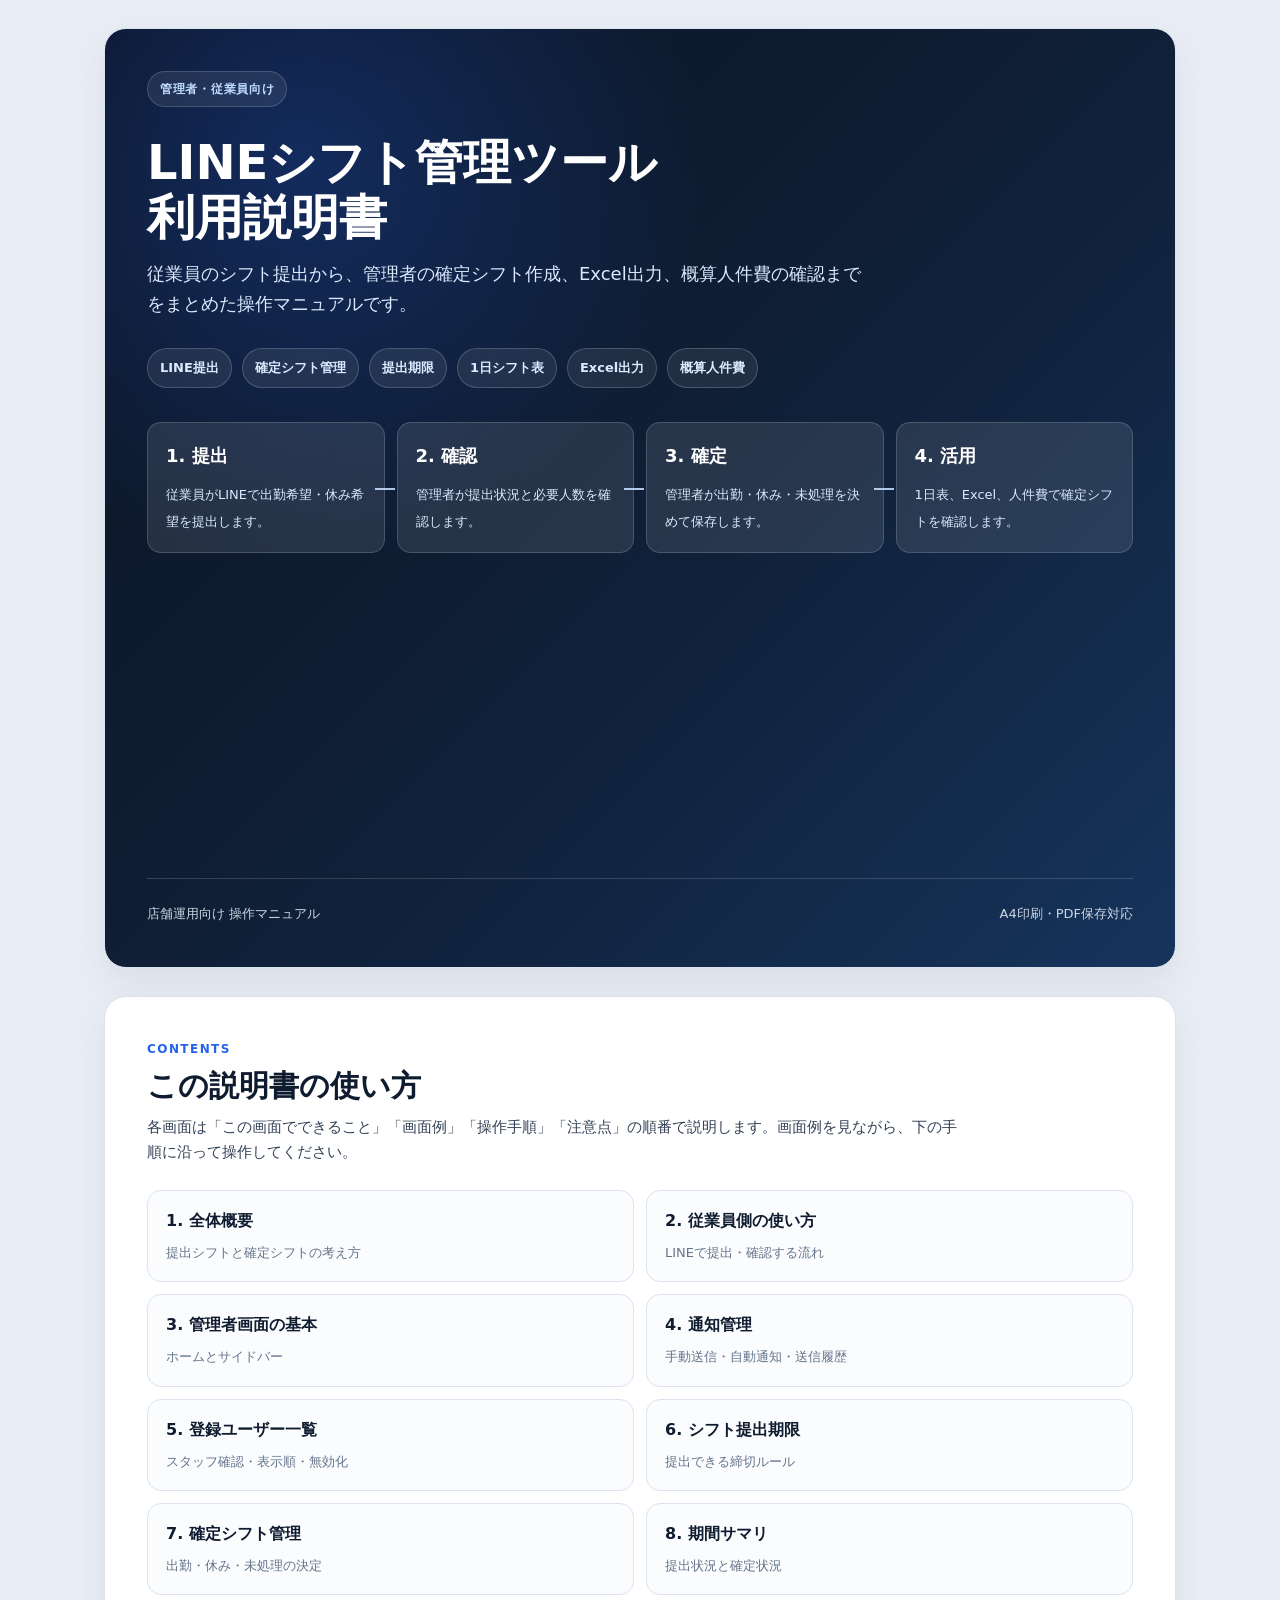
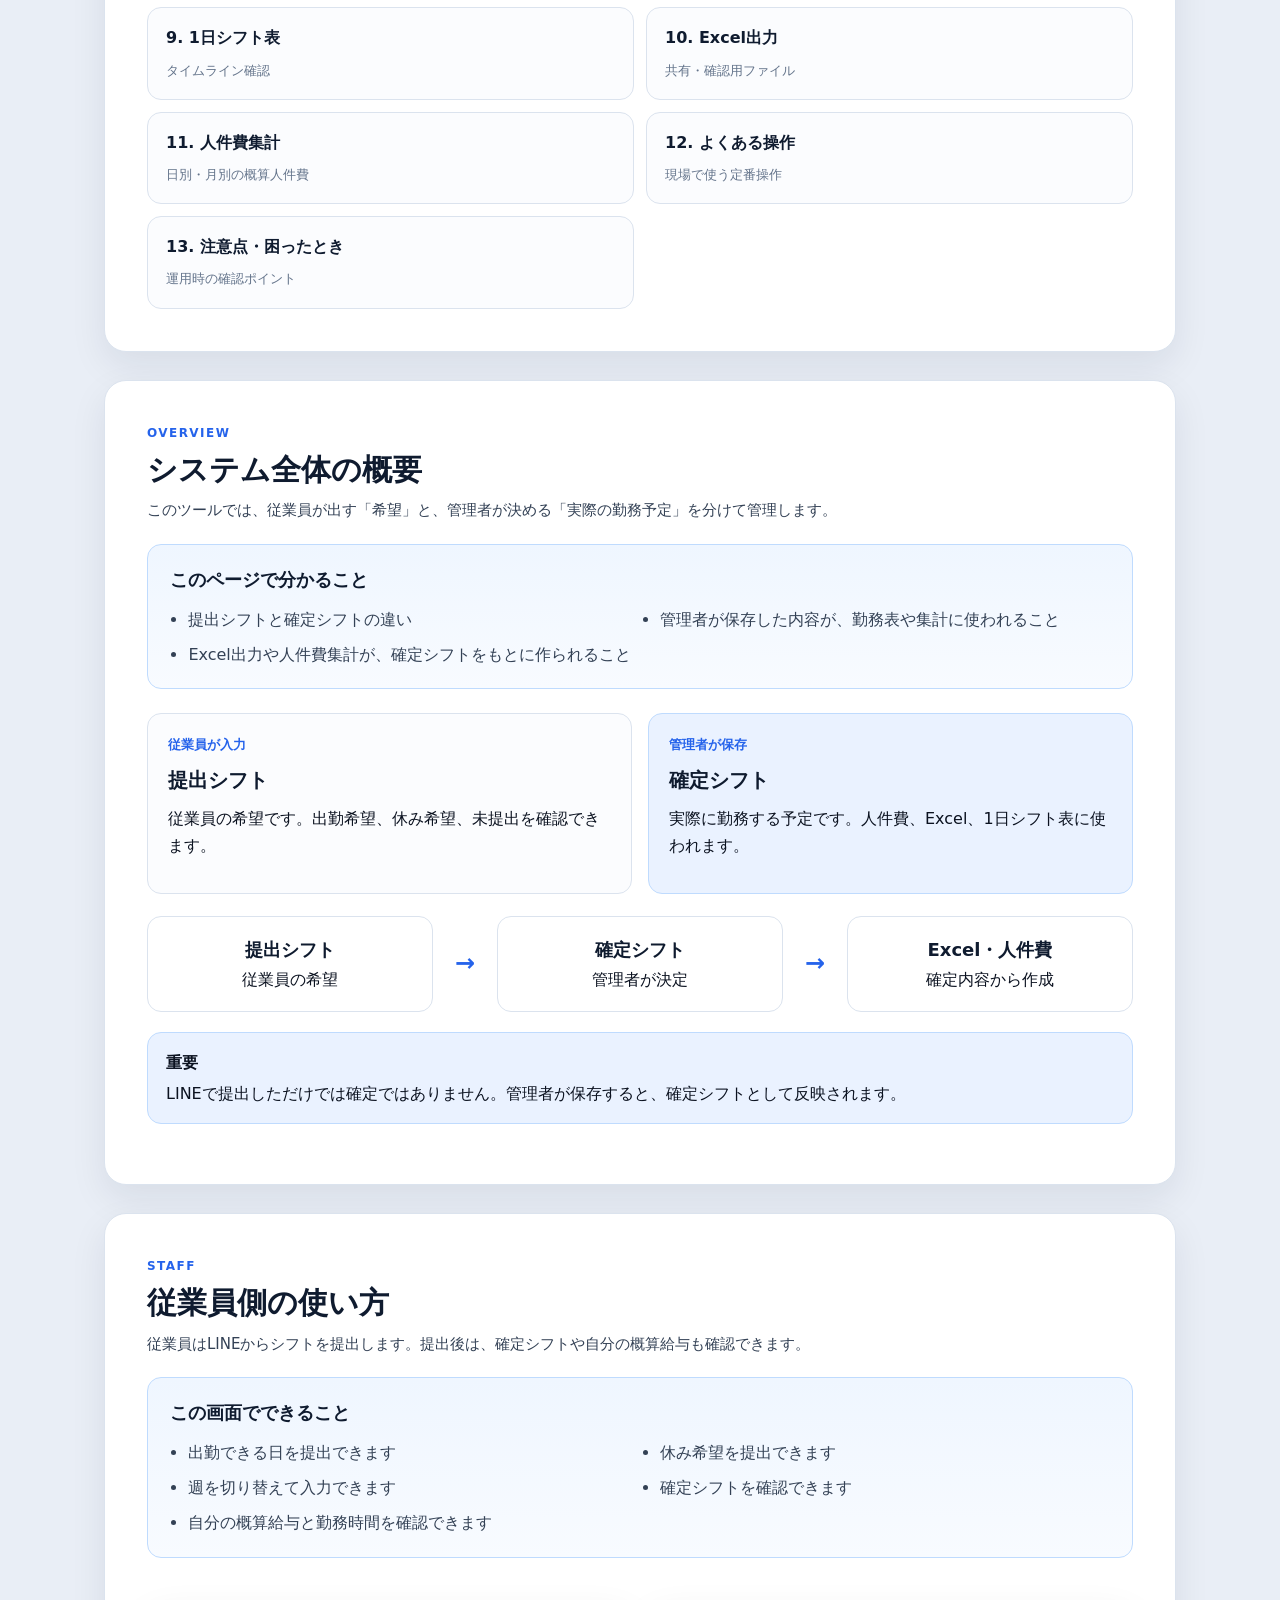
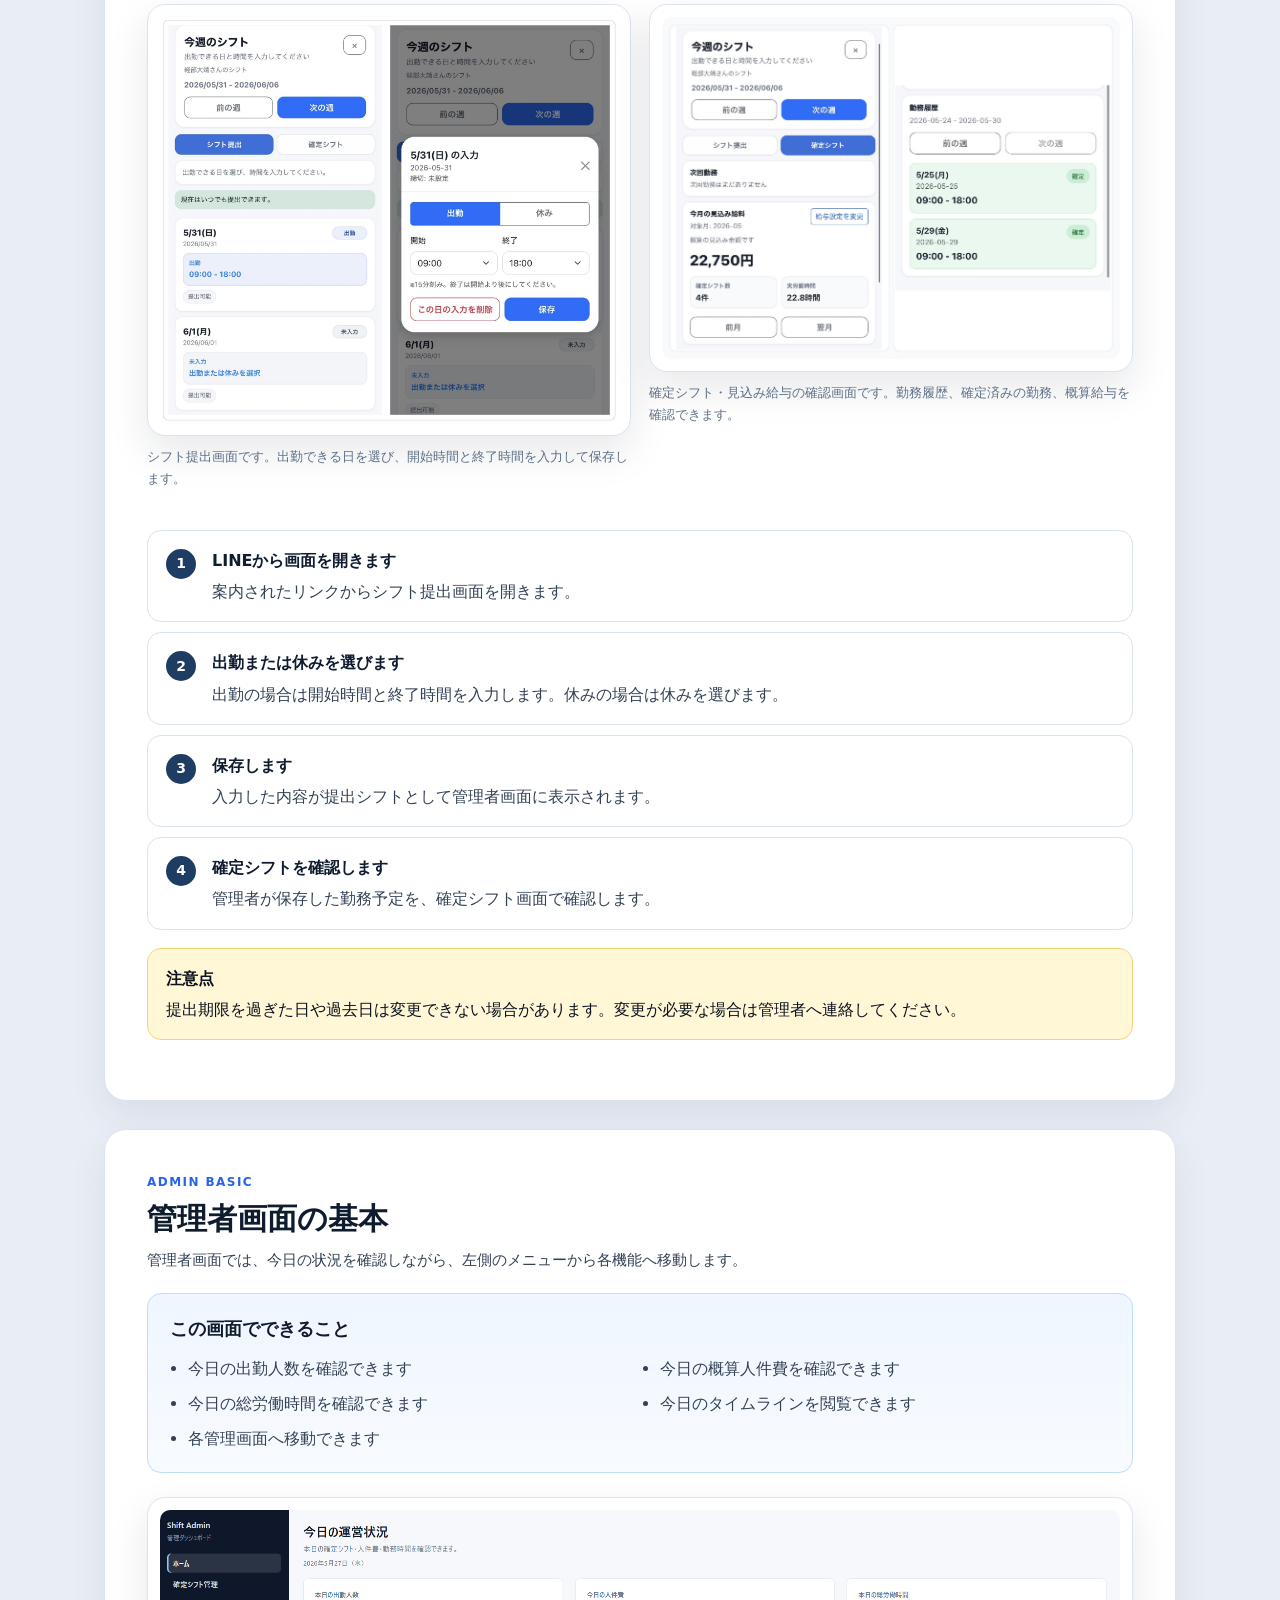
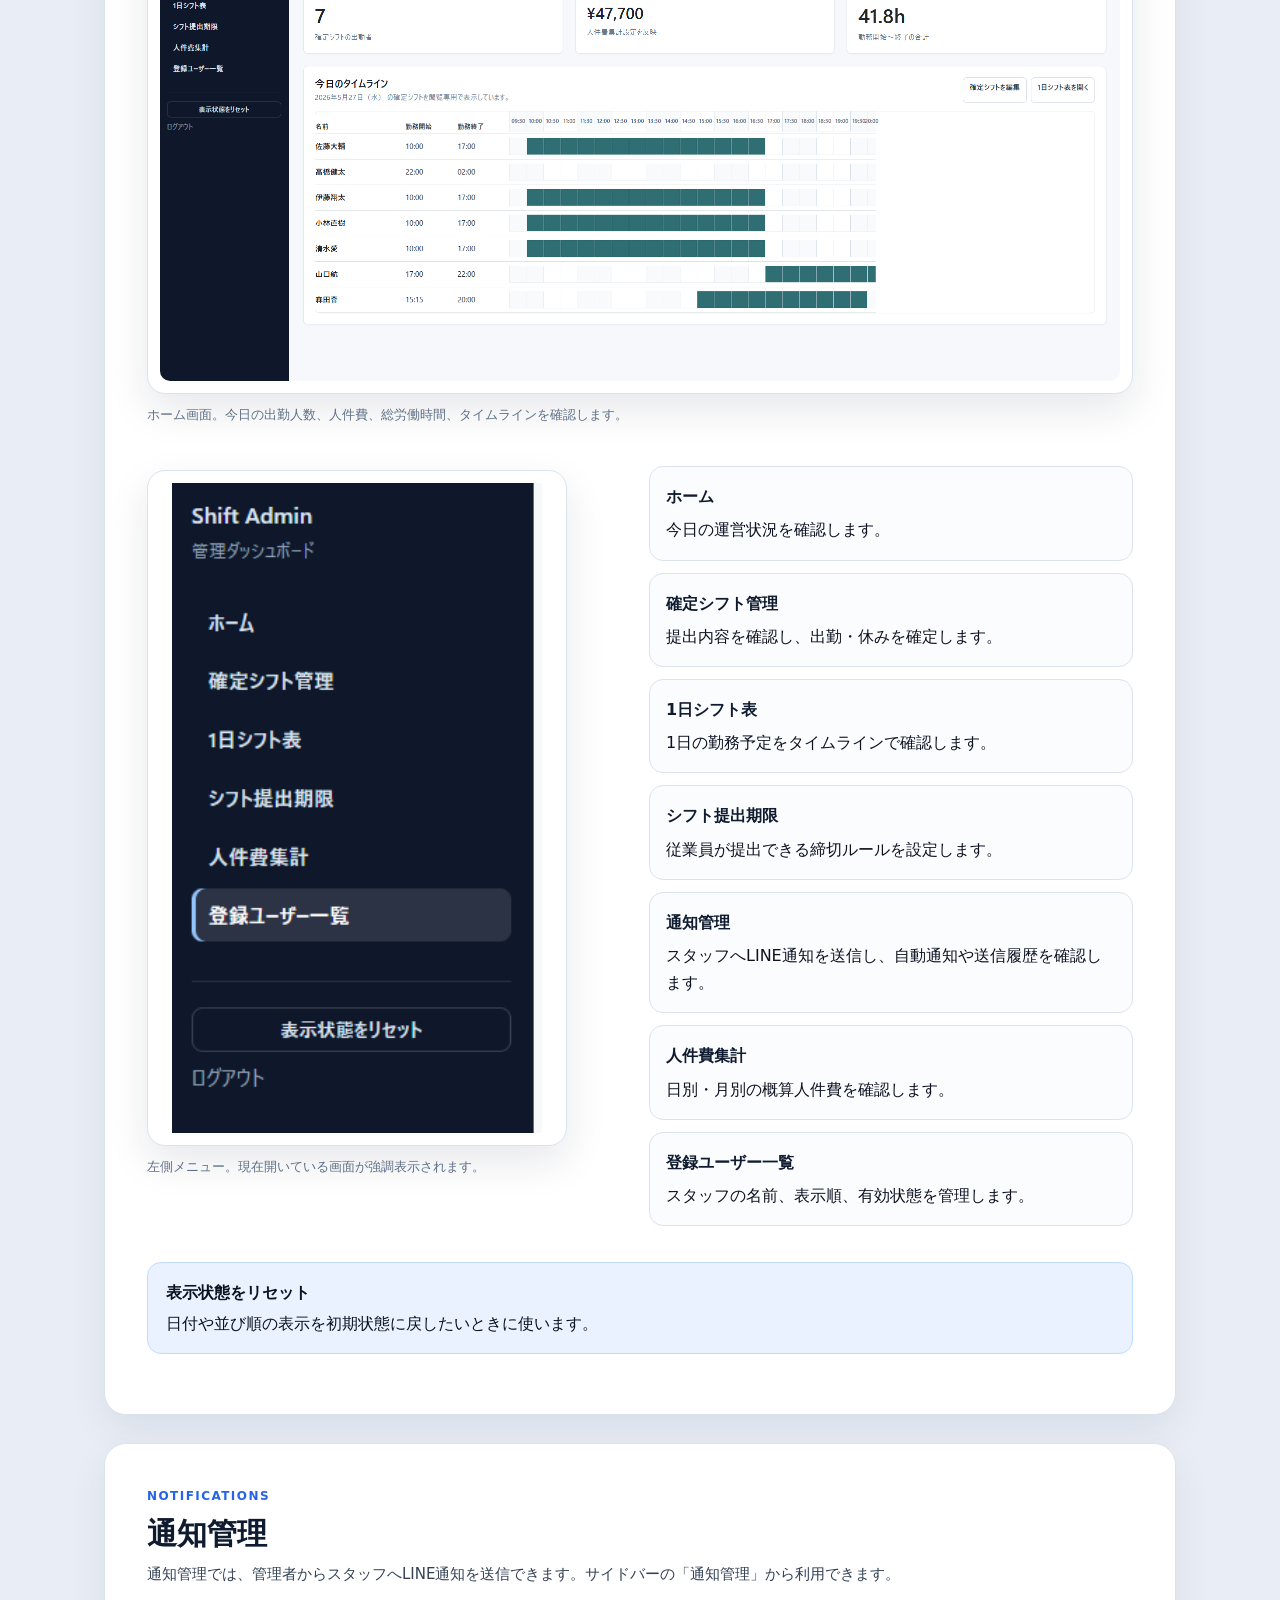
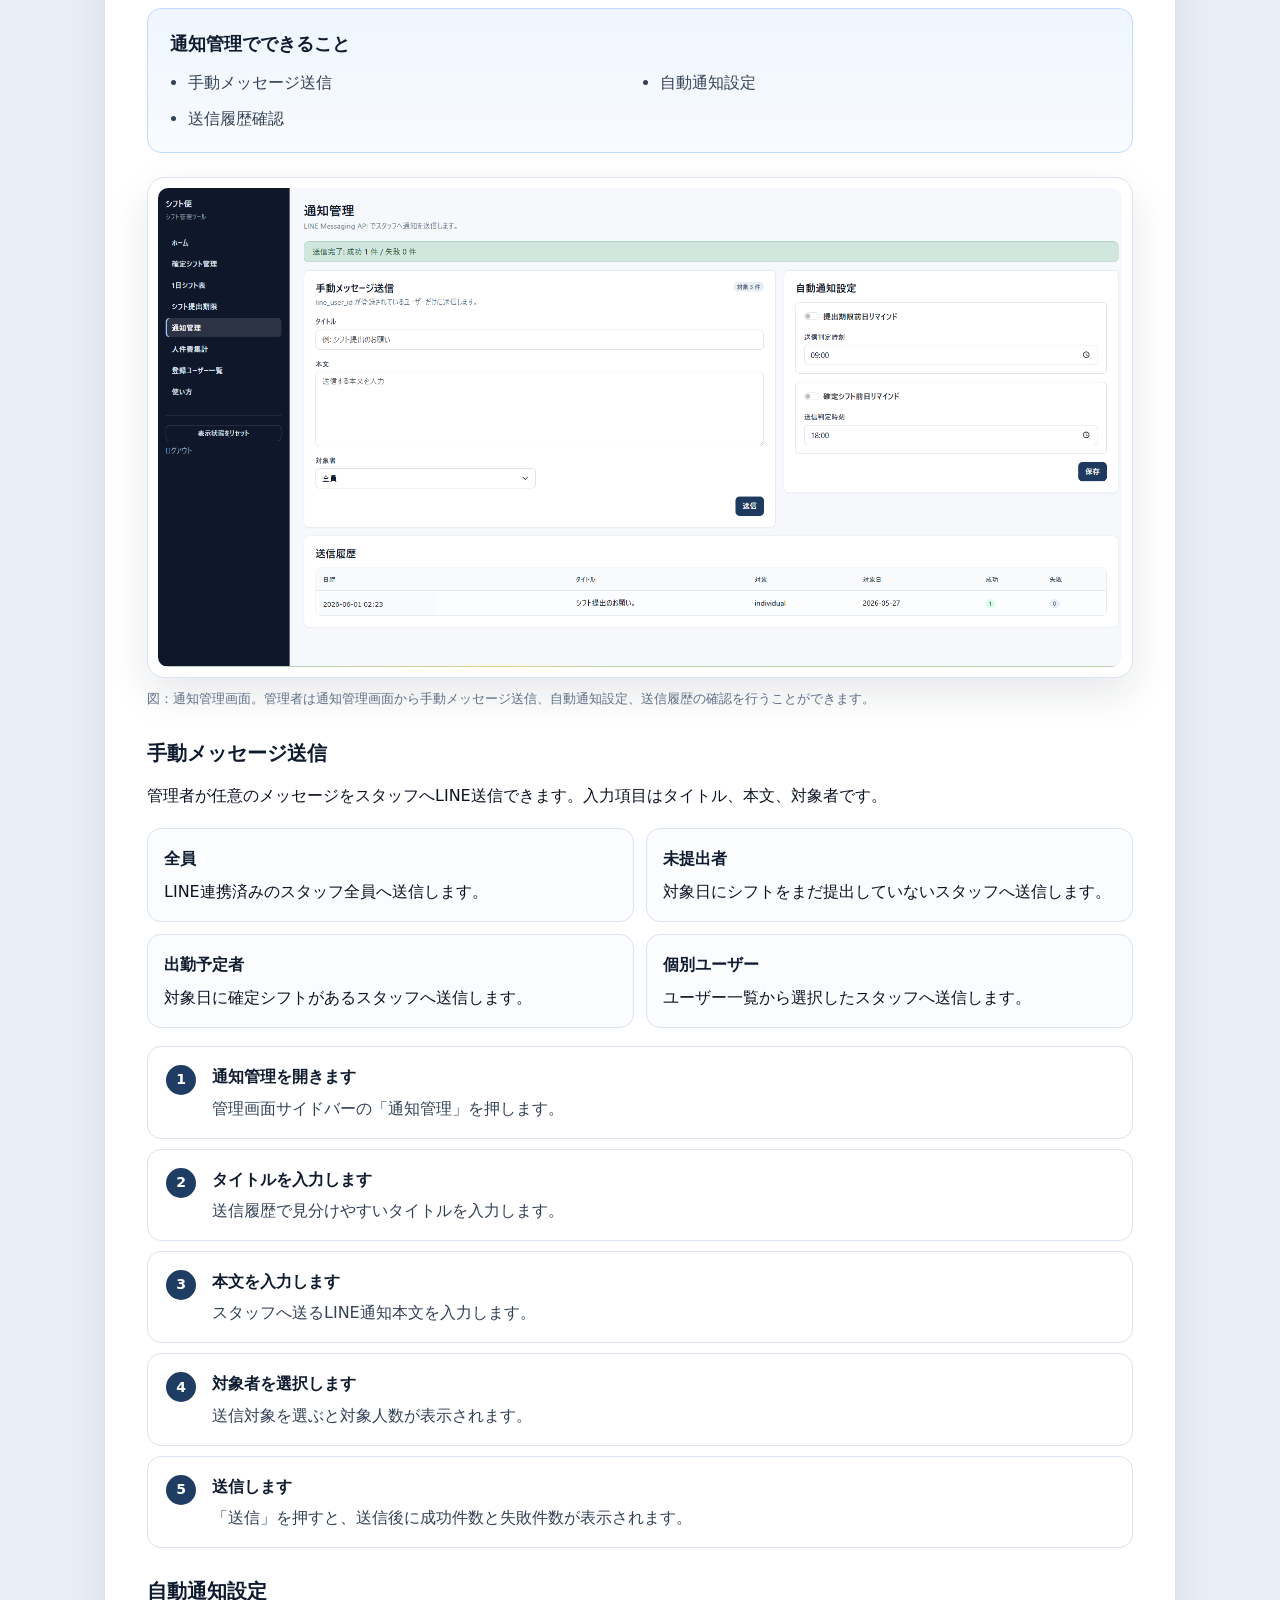
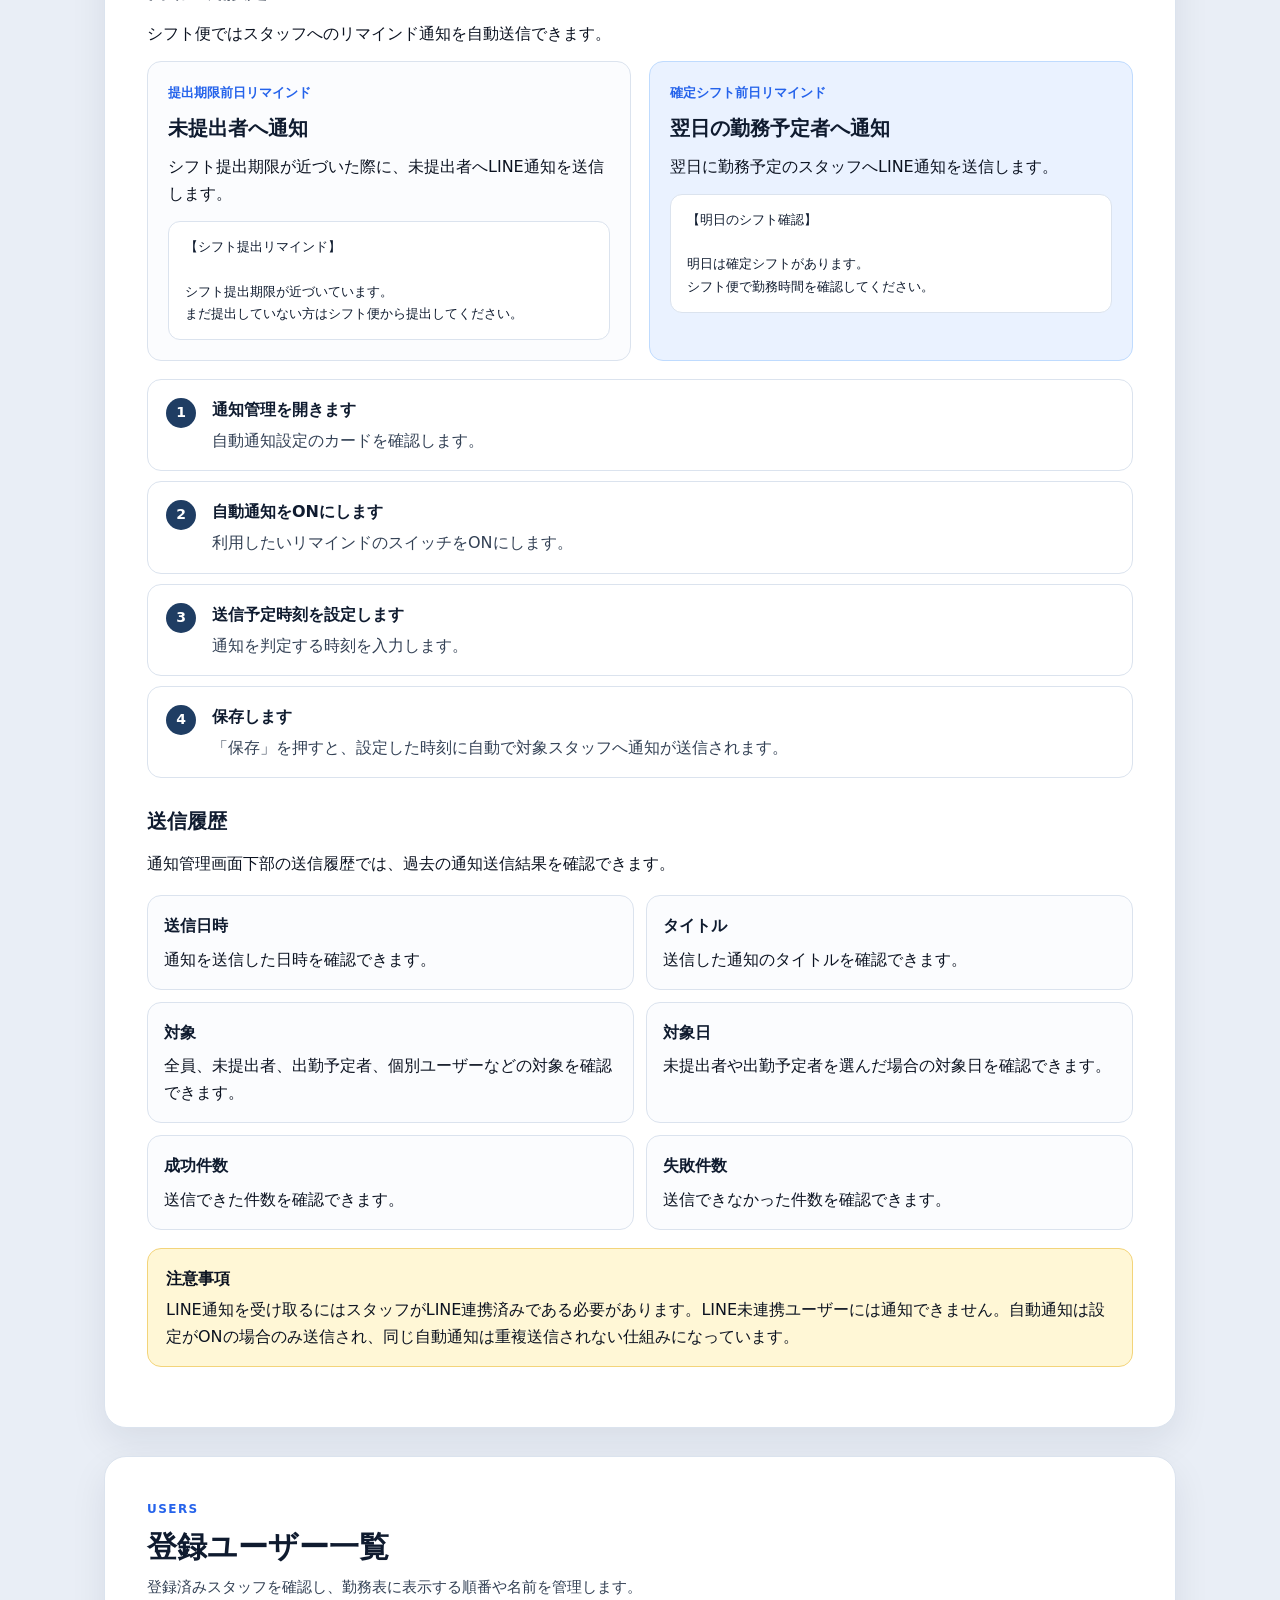
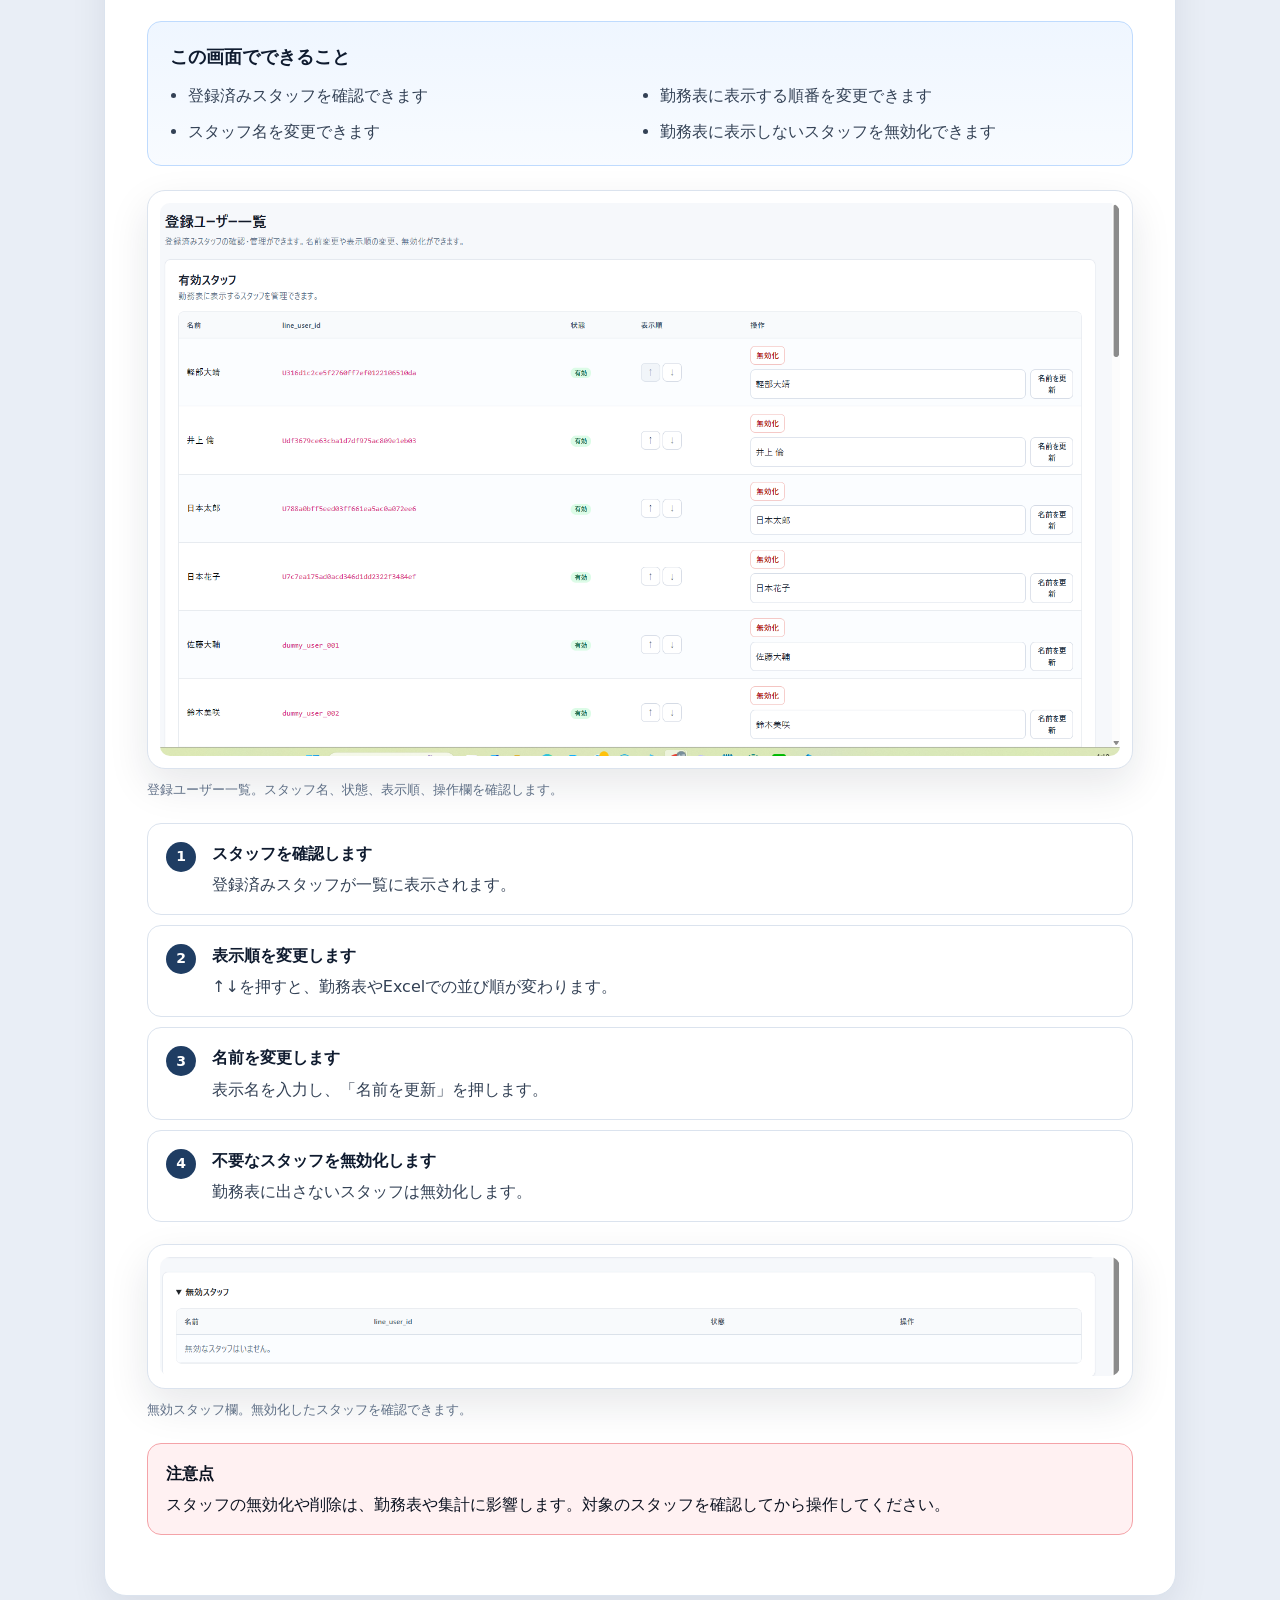
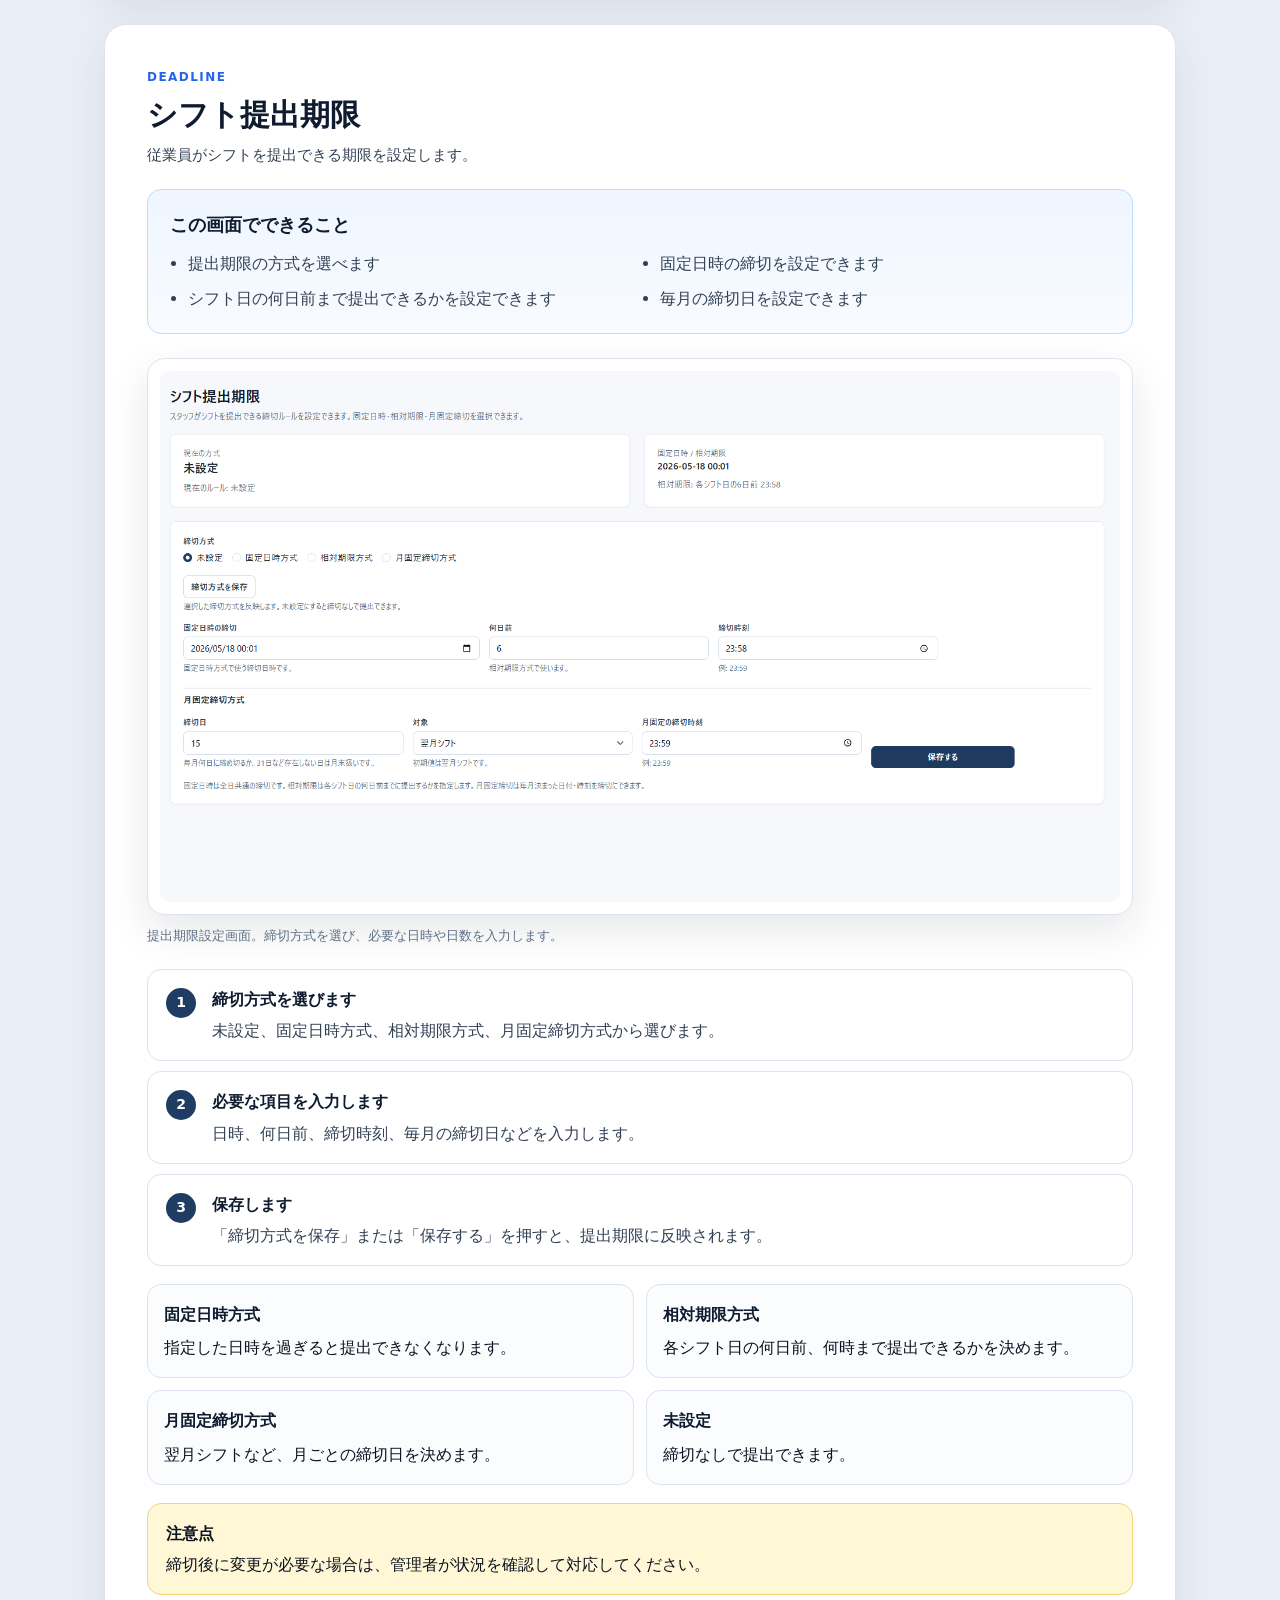
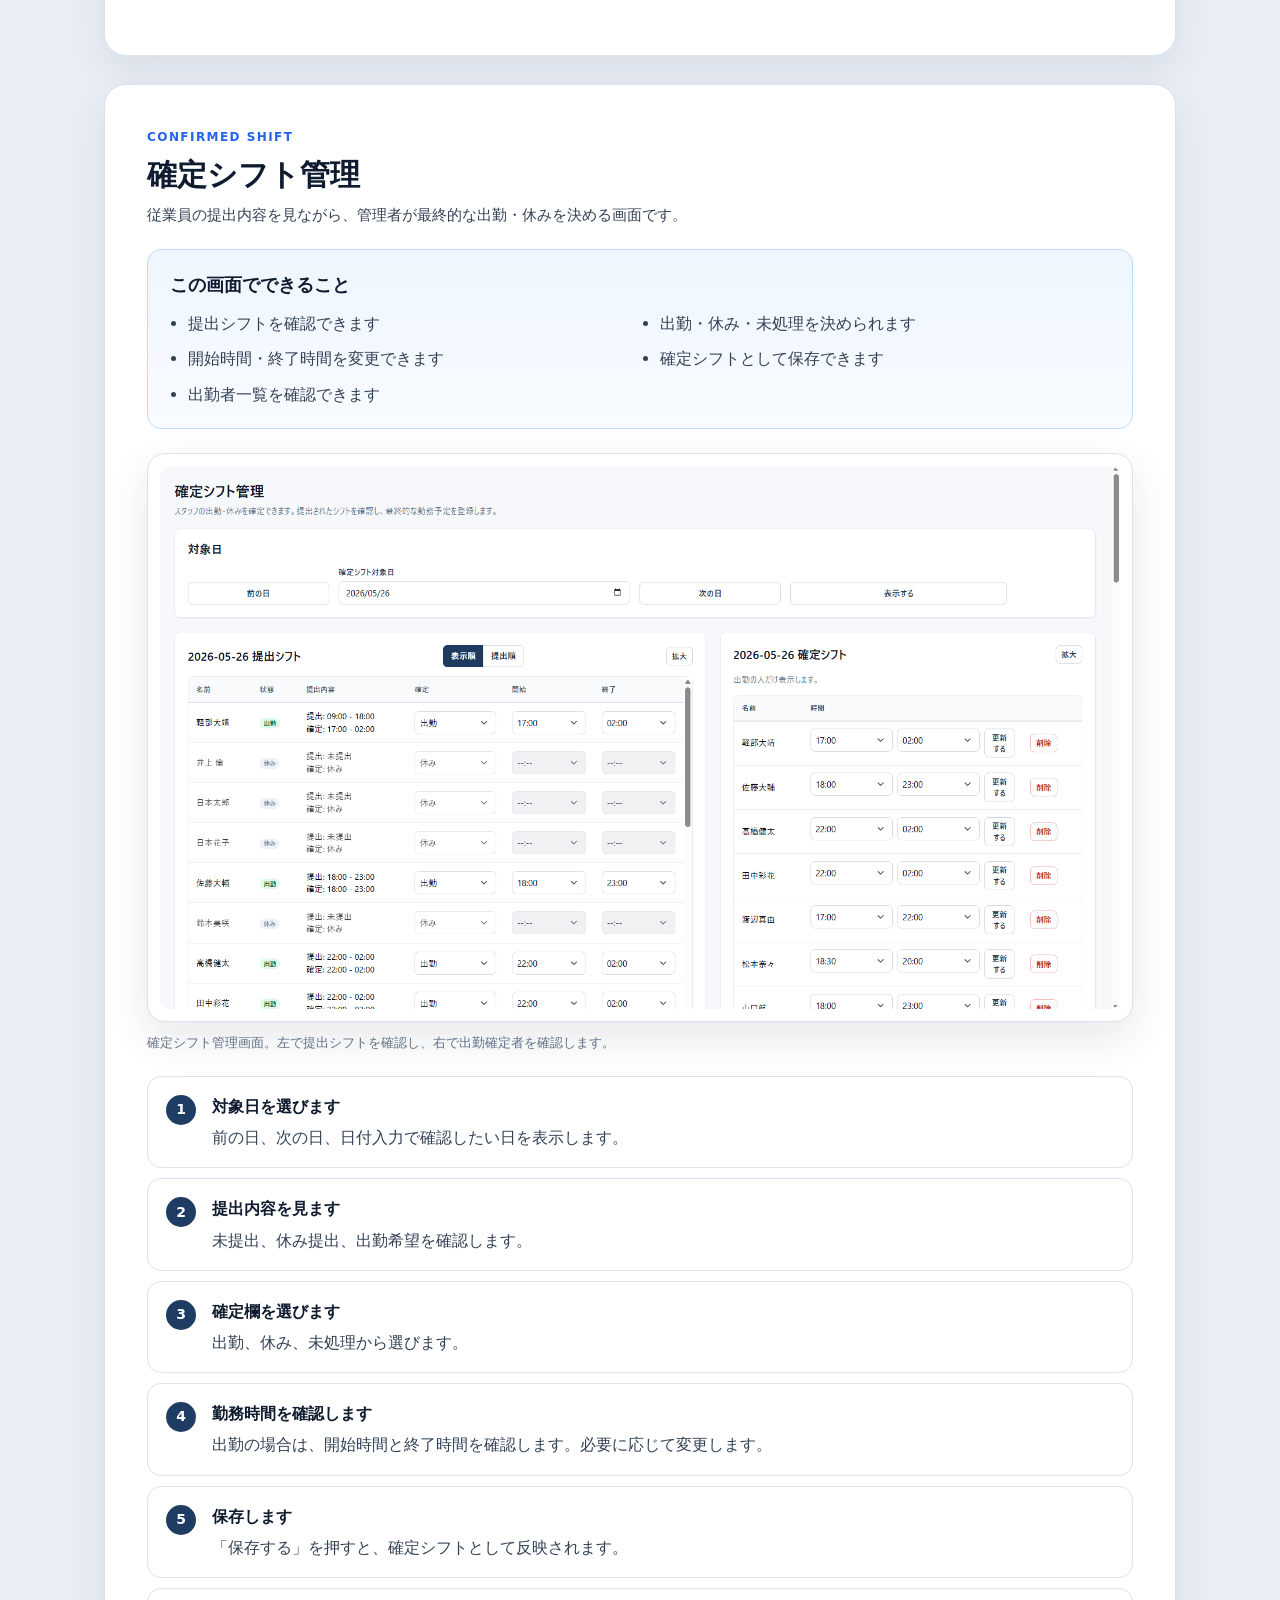
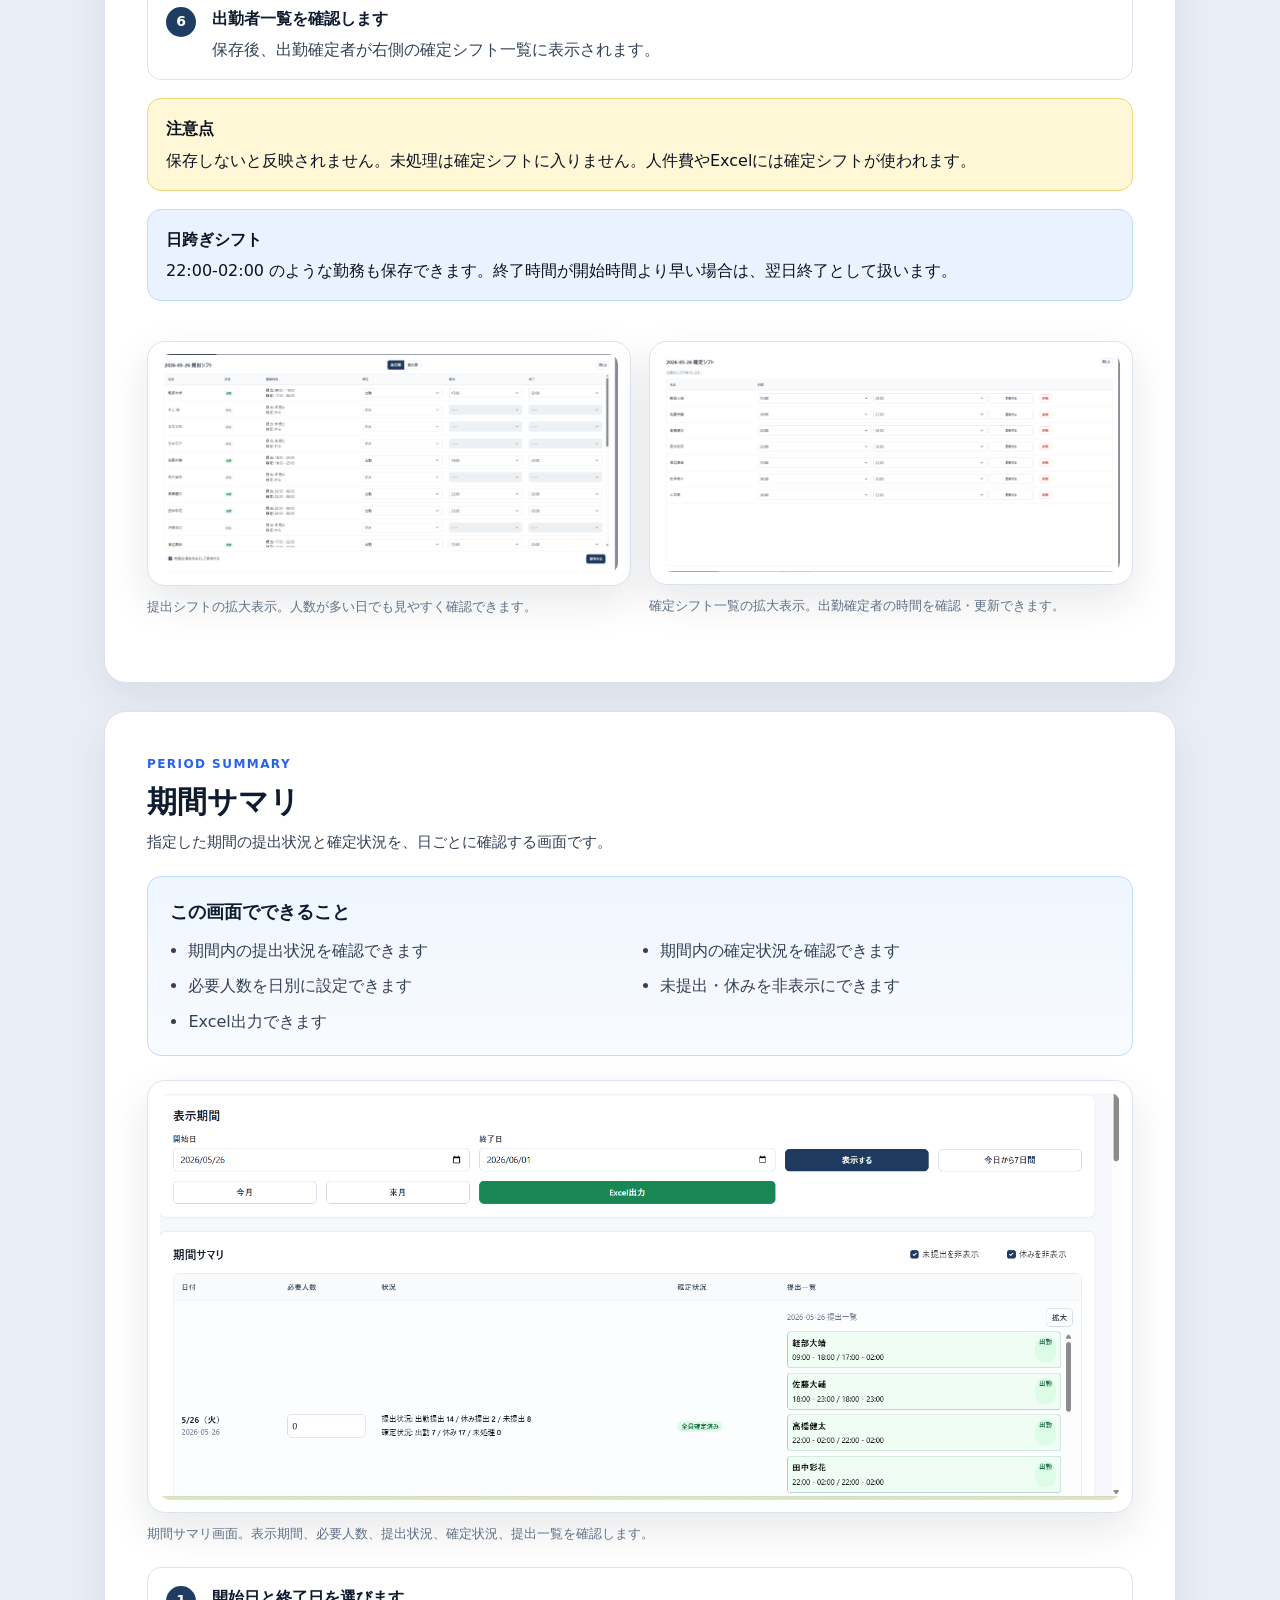
==== commit 2b128724: "Add manual pages and improve documentation" ====
--- a/docs/manual/index.html
+++ b/docs/manual/index.html
@@ -42,15 +42,16 @@
         <a href="#overview"><strong>1. 全体概要</strong><span>提出シフトと確定シフトの考え方</span></a>
         <a href="#staff"><strong>2. 従業員側の使い方</strong><span>LINEで提出・確認する流れ</span></a>
         <a href="#admin-basic"><strong>3. 管理者画面の基本</strong><span>ホームとサイドバー</span></a>
-        <a href="#users"><strong>4. 登録ユーザー一覧</strong><span>スタッフ確認・表示順・無効化</span></a>
-        <a href="#deadline"><strong>5. シフト提出期限</strong><span>提出できる締切ルール</span></a>
-        <a href="#confirm"><strong>6. 確定シフト管理</strong><span>出勤・休み・未処理の決定</span></a>
-        <a href="#summary"><strong>7. 期間サマリ</strong><span>提出状況と確定状況</span></a>
-        <a href="#daily"><strong>8. 1日シフト表</strong><span>タイムライン確認</span></a>
-        <a href="#excel"><strong>9. Excel出力</strong><span>共有・確認用ファイル</span></a>
-        <a href="#cost"><strong>10. 人件費集計</strong><span>日別・月別の概算人件費</span></a>
-        <a href="#examples"><strong>11. よくある操作</strong><span>現場で使う定番操作</span></a>
-        <a href="#trouble"><strong>12. 注意点・困ったとき</strong><span>運用時の確認ポイント</span></a>
+        <a href="#notifications"><strong>4. 通知管理</strong><span>手動送信・自動通知・送信履歴</span></a>
+        <a href="#users"><strong>5. 登録ユーザー一覧</strong><span>スタッフ確認・表示順・無効化</span></a>
+        <a href="#deadline"><strong>6. シフト提出期限</strong><span>提出できる締切ルール</span></a>
+        <a href="#confirm"><strong>7. 確定シフト管理</strong><span>出勤・休み・未処理の決定</span></a>
+        <a href="#summary"><strong>8. 期間サマリ</strong><span>提出状況と確定状況</span></a>
+        <a href="#daily"><strong>9. 1日シフト表</strong><span>タイムライン確認</span></a>
+        <a href="#excel"><strong>10. Excel出力</strong><span>共有・確認用ファイル</span></a>
+        <a href="#cost"><strong>11. 人件費集計</strong><span>日別・月別の概算人件費</span></a>
+        <a href="#examples"><strong>12. よくある操作</strong><span>現場で使う定番操作</span></a>
+        <a href="#trouble"><strong>13. 注意点・困ったとき</strong><span>運用時の確認ポイント</span></a>
       </div>
     </section>
 
@@ -166,6 +167,7 @@
           <div class="operation"><strong>確定シフト管理</strong>提出内容を確認し、出勤・休みを確定します。</div>
           <div class="operation"><strong>1日シフト表</strong>1日の勤務予定をタイムラインで確認します。</div>
           <div class="operation"><strong>シフト提出期限</strong>従業員が提出できる締切ルールを設定します。</div>
+          <div class="operation"><strong>通知管理</strong>スタッフへLINE通知を送信し、自動通知や送信履歴を確認します。</div>
           <div class="operation"><strong>人件費集計</strong>日別・月別の概算人件費を確認します。</div>
           <div class="operation"><strong>登録ユーザー一覧</strong>スタッフの名前、表示順、有効状態を管理します。</div>
         </div>
@@ -174,6 +176,89 @@
       <div class="callout info">
         <strong>表示状態をリセット</strong>
         日付や並び順の表示を初期状態に戻したいときに使います。
+      </div>
+    </section>
+
+    <section class="page" id="notifications">
+      <p class="section-label">Notifications</p>
+      <h2>通知管理</h2>
+      <p class="lead">通知管理では、管理者からスタッフへLINE通知を送信できます。サイドバーの「通知管理」から利用できます。</p>
+
+      <div class="feature-box">
+        <h3>通知管理でできること</h3>
+        <ul>
+          <li>手動メッセージ送信</li>
+          <li>自動通知設定</li>
+          <li>送信履歴確認</li>
+        </ul>
+      </div>
+
+      <figure class="screen screen-wide">
+        <div class="screen-frame"><img class="manual-shot" src="images/admin_notifications.png" alt="通知管理画面"></div>
+        <figcaption>図：通知管理画面。管理者は通知管理画面から手動メッセージ送信、自動通知設定、送信履歴の確認を行うことができます。</figcaption>
+      </figure>
+
+      <h3>手動メッセージ送信</h3>
+      <p>管理者が任意のメッセージをスタッフへLINE送信できます。入力項目はタイトル、本文、対象者です。</p>
+      <div class="operation-list">
+        <div class="operation"><strong>全員</strong>LINE連携済みのスタッフ全員へ送信します。</div>
+        <div class="operation"><strong>未提出者</strong>対象日にシフトをまだ提出していないスタッフへ送信します。</div>
+        <div class="operation"><strong>出勤予定者</strong>対象日に確定シフトがあるスタッフへ送信します。</div>
+        <div class="operation"><strong>個別ユーザー</strong>ユーザー一覧から選択したスタッフへ送信します。</div>
+      </div>
+
+      <div class="steps">
+        <div class="step"><strong>通知管理を開きます</strong><span>管理画面サイドバーの「通知管理」を押します。</span></div>
+        <div class="step"><strong>タイトルを入力します</strong><span>送信履歴で見分けやすいタイトルを入力します。</span></div>
+        <div class="step"><strong>本文を入力します</strong><span>スタッフへ送るLINE通知本文を入力します。</span></div>
+        <div class="step"><strong>対象者を選択します</strong><span>送信対象を選ぶと対象人数が表示されます。</span></div>
+        <div class="step"><strong>送信します</strong><span>「送信」を押すと、送信後に成功件数と失敗件数が表示されます。</span></div>
+      </div>
+
+      <h3>自動通知設定</h3>
+      <p>シフト便ではスタッフへのリマインド通知を自動送信できます。</p>
+      <div class="grid-2">
+        <div class="concept">
+          <small>提出期限前日リマインド</small>
+          <strong>未提出者へ通知</strong>
+          <p>シフト提出期限が近づいた際に、未提出者へLINE通知を送信します。</p>
+          <pre>【シフト提出リマインド】
+
+シフト提出期限が近づいています。
+まだ提出していない方はシフト便から提出してください。</pre>
+        </div>
+        <div class="concept primary">
+          <small>確定シフト前日リマインド</small>
+          <strong>翌日の勤務予定者へ通知</strong>
+          <p>翌日に勤務予定のスタッフへLINE通知を送信します。</p>
+          <pre>【明日のシフト確認】
+
+明日は確定シフトがあります。
+シフト便で勤務時間を確認してください。</pre>
+        </div>
+      </div>
+
+      <div class="steps">
+        <div class="step"><strong>通知管理を開きます</strong><span>自動通知設定のカードを確認します。</span></div>
+        <div class="step"><strong>自動通知をONにします</strong><span>利用したいリマインドのスイッチをONにします。</span></div>
+        <div class="step"><strong>送信予定時刻を設定します</strong><span>通知を判定する時刻を入力します。</span></div>
+        <div class="step"><strong>保存します</strong><span>「保存」を押すと、設定した時刻に自動で対象スタッフへ通知が送信されます。</span></div>
+      </div>
+
+      <h3>送信履歴</h3>
+      <p>通知管理画面下部の送信履歴では、過去の通知送信結果を確認できます。</p>
+      <div class="operation-list">
+        <div class="operation"><strong>送信日時</strong>通知を送信した日時を確認できます。</div>
+        <div class="operation"><strong>タイトル</strong>送信した通知のタイトルを確認できます。</div>
+        <div class="operation"><strong>対象</strong>全員、未提出者、出勤予定者、個別ユーザーなどの対象を確認できます。</div>
+        <div class="operation"><strong>対象日</strong>未提出者や出勤予定者を選んだ場合の対象日を確認できます。</div>
+        <div class="operation"><strong>成功件数</strong>送信できた件数を確認できます。</div>
+        <div class="operation"><strong>失敗件数</strong>送信できなかった件数を確認できます。</div>
+      </div>
+
+      <div class="callout warn">
+        <strong>注意事項</strong>
+        LINE通知を受け取るにはスタッフがLINE連携済みである必要があります。LINE未連携ユーザーには通知できません。自動通知は設定がONの場合のみ送信され、同じ自動通知は重複送信されない仕組みになっています。
       </div>
     </section>
 
--- a/docs/manual/style.css
+++ b/docs/manual/style.css
@@ -187,6 +187,20 @@
   margin: 0 0 14px;
 }
 
+pre {
+  margin: 12px 0 0;
+  padding: 14px 16px;
+  overflow-x: auto;
+  color: var(--navy);
+  background: #fff;
+  border: 1px solid var(--gray-200);
+  border-radius: 12px;
+  font-family: "Yu Gothic", "Hiragino Kaku Gothic ProN", Meiryo, system-ui, sans-serif;
+  font-size: 13px;
+  line-height: 1.7;
+  white-space: pre-wrap;
+}
+
 .lead {
   max-width: 820px;
   color: var(--gray-700);
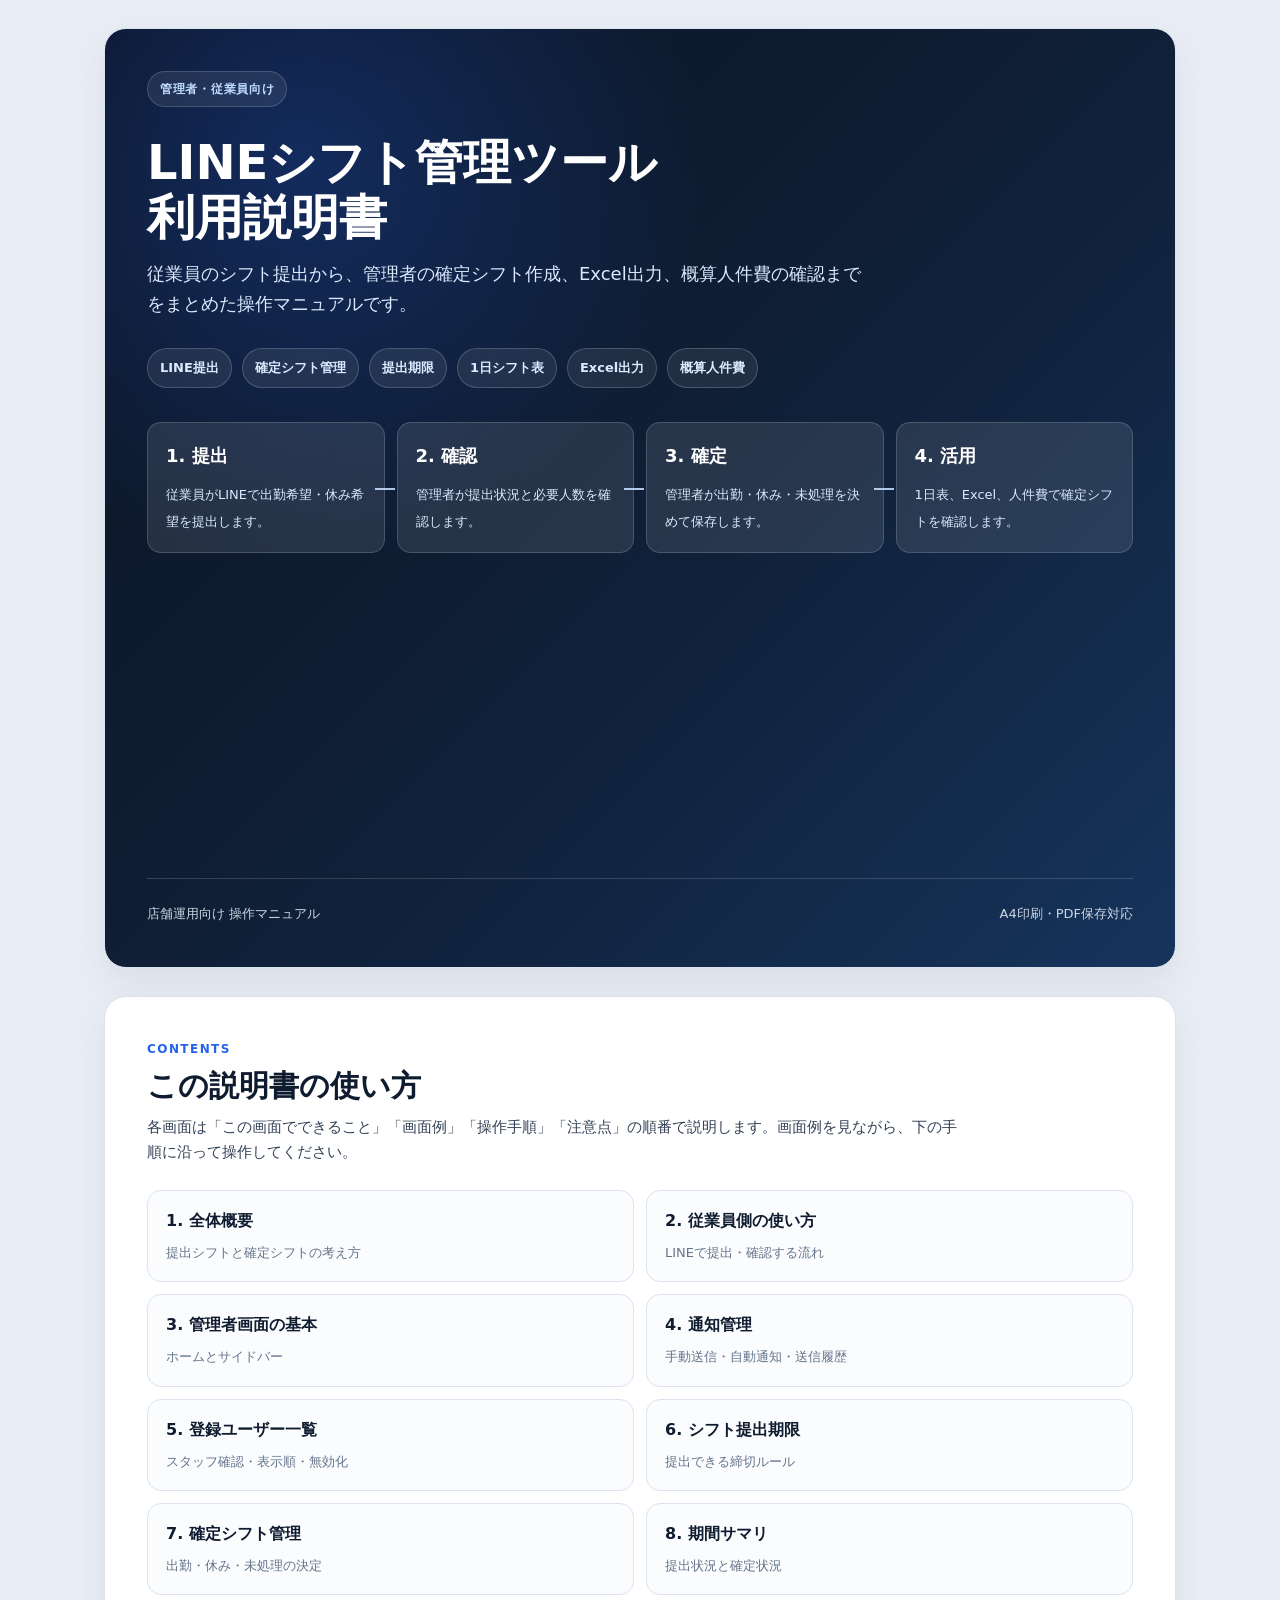
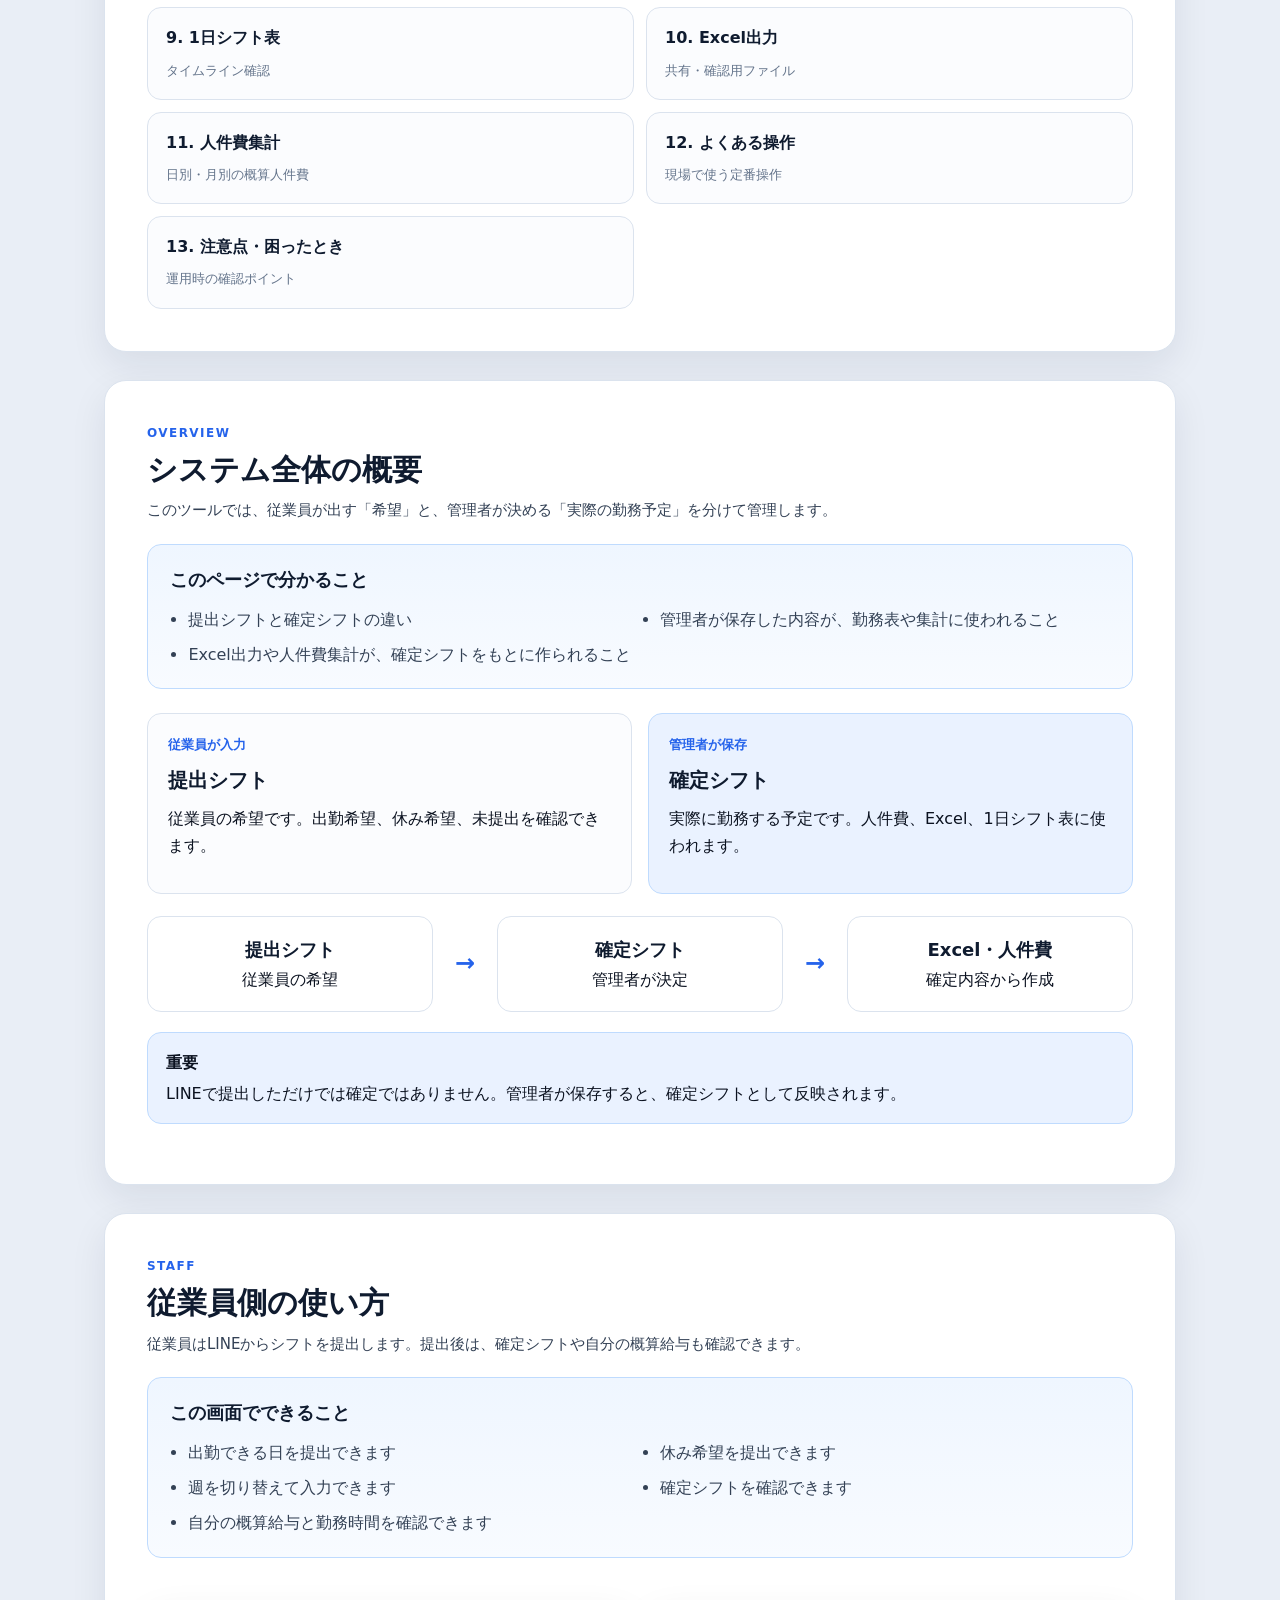
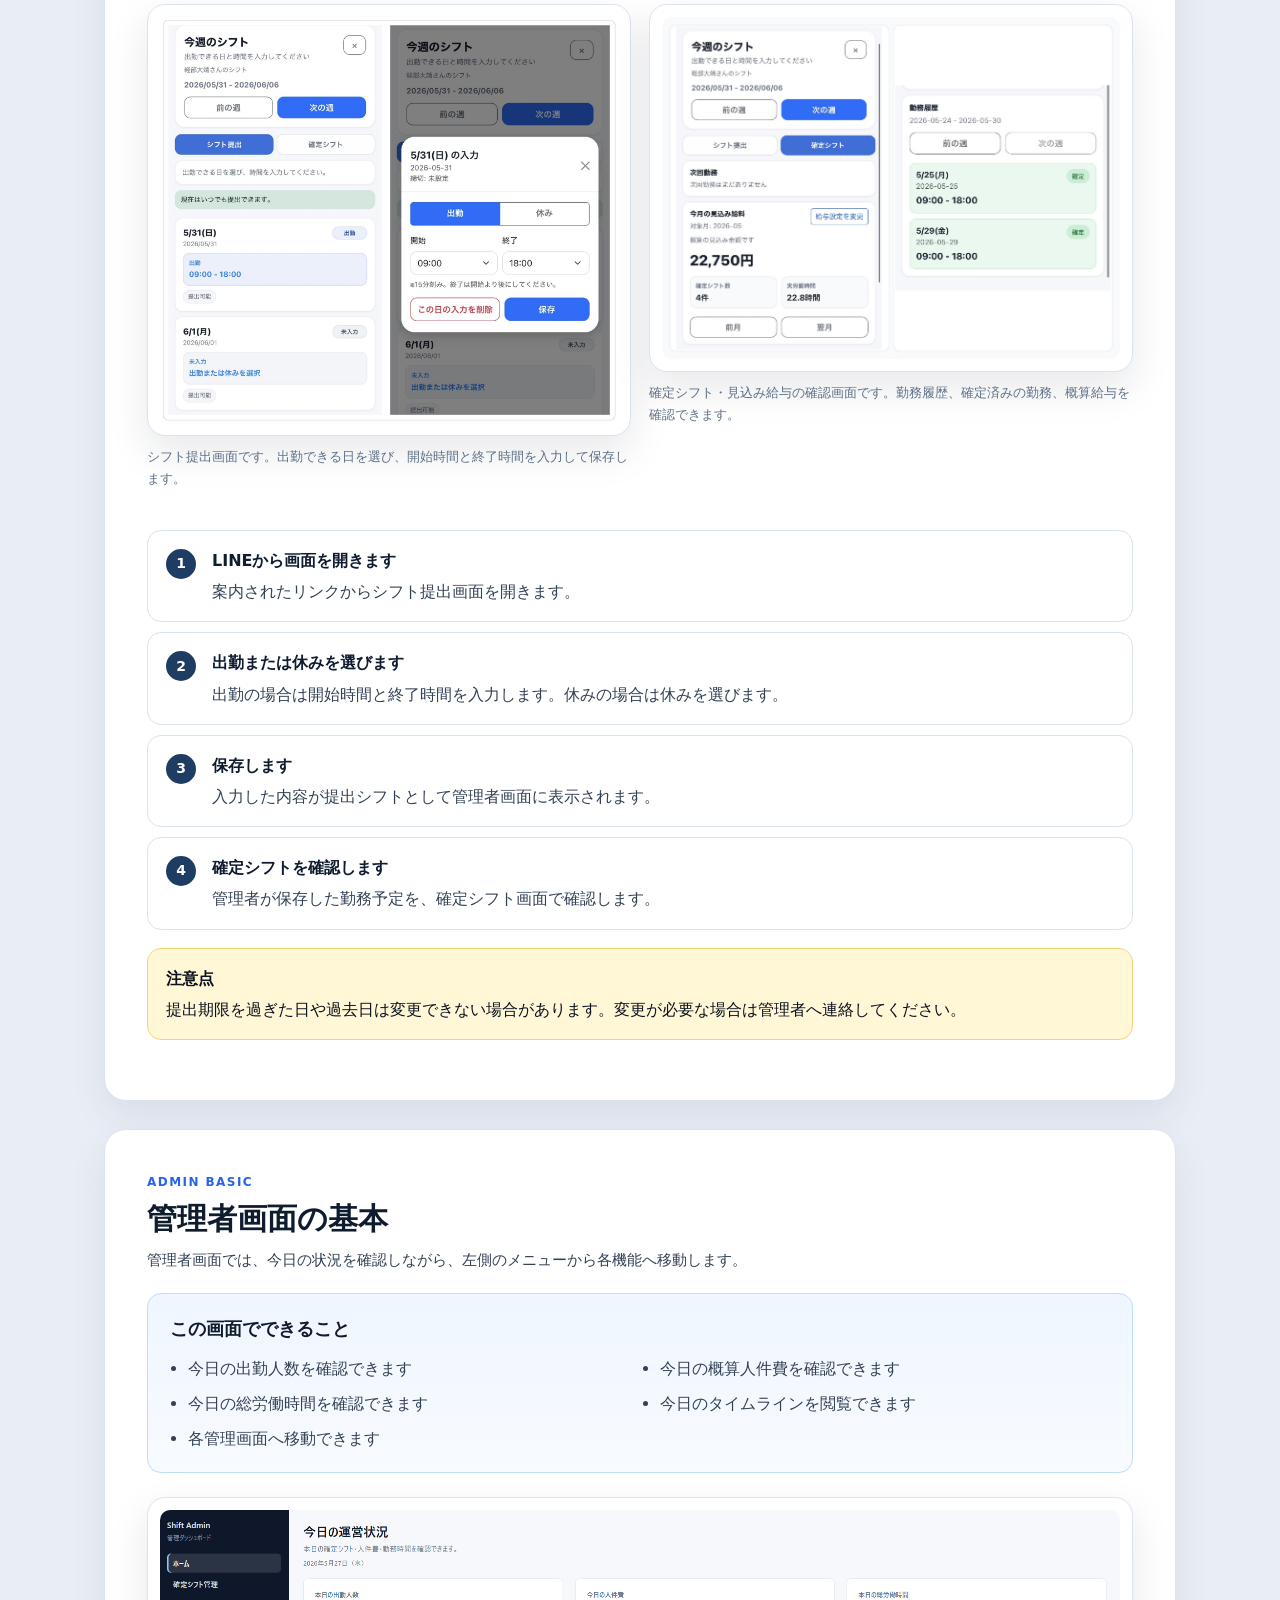
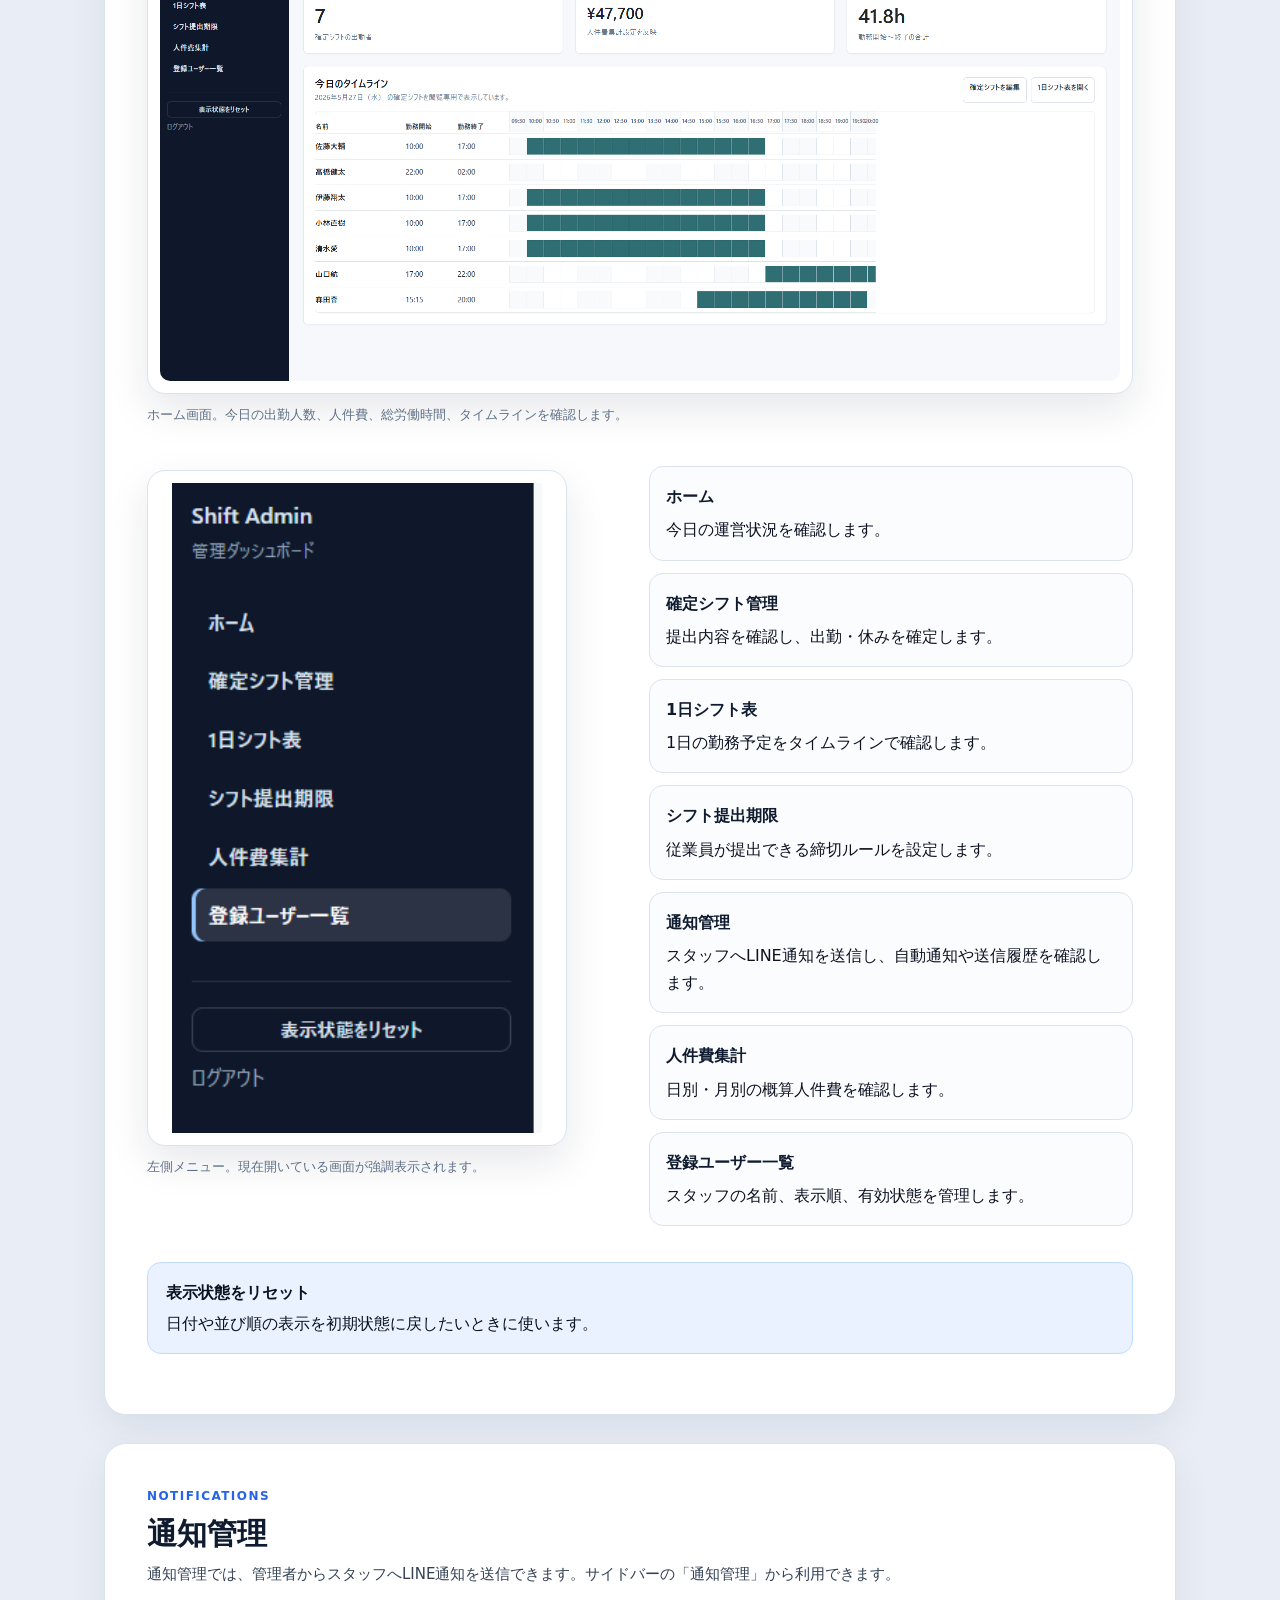
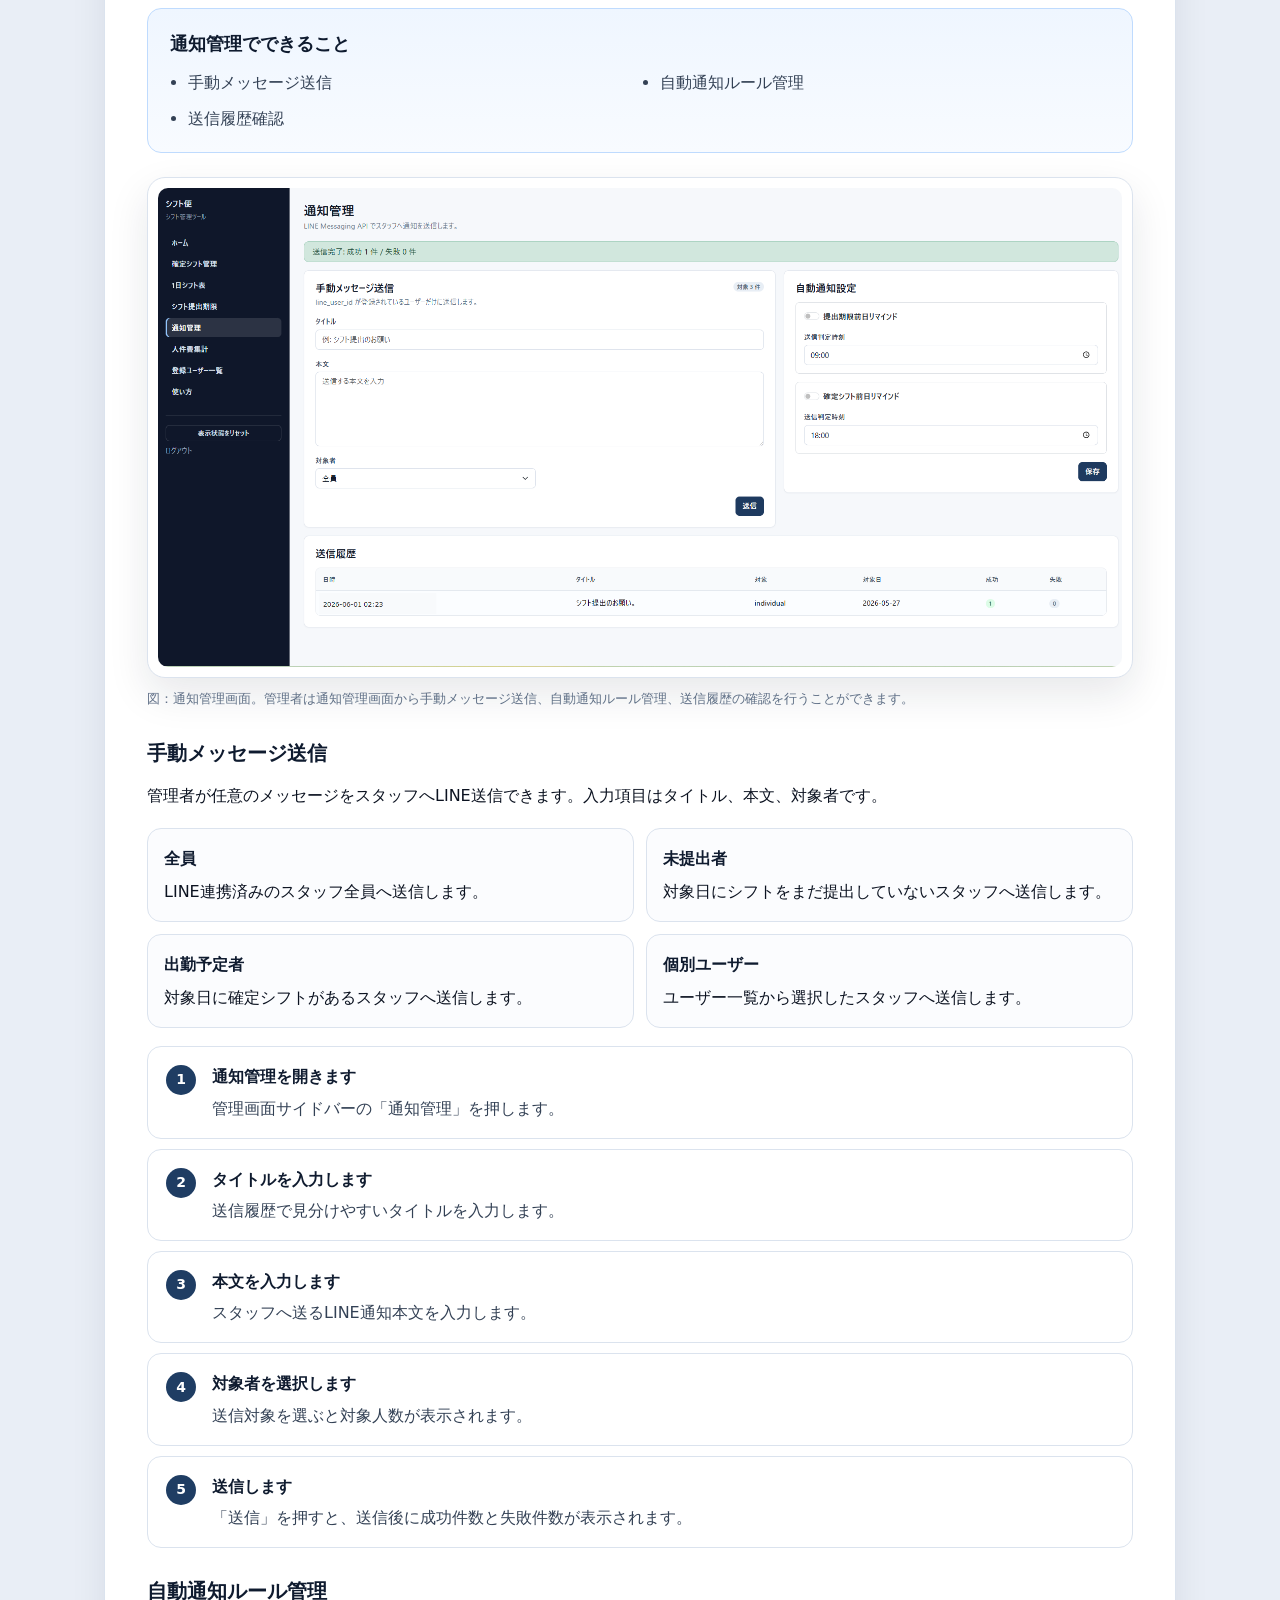
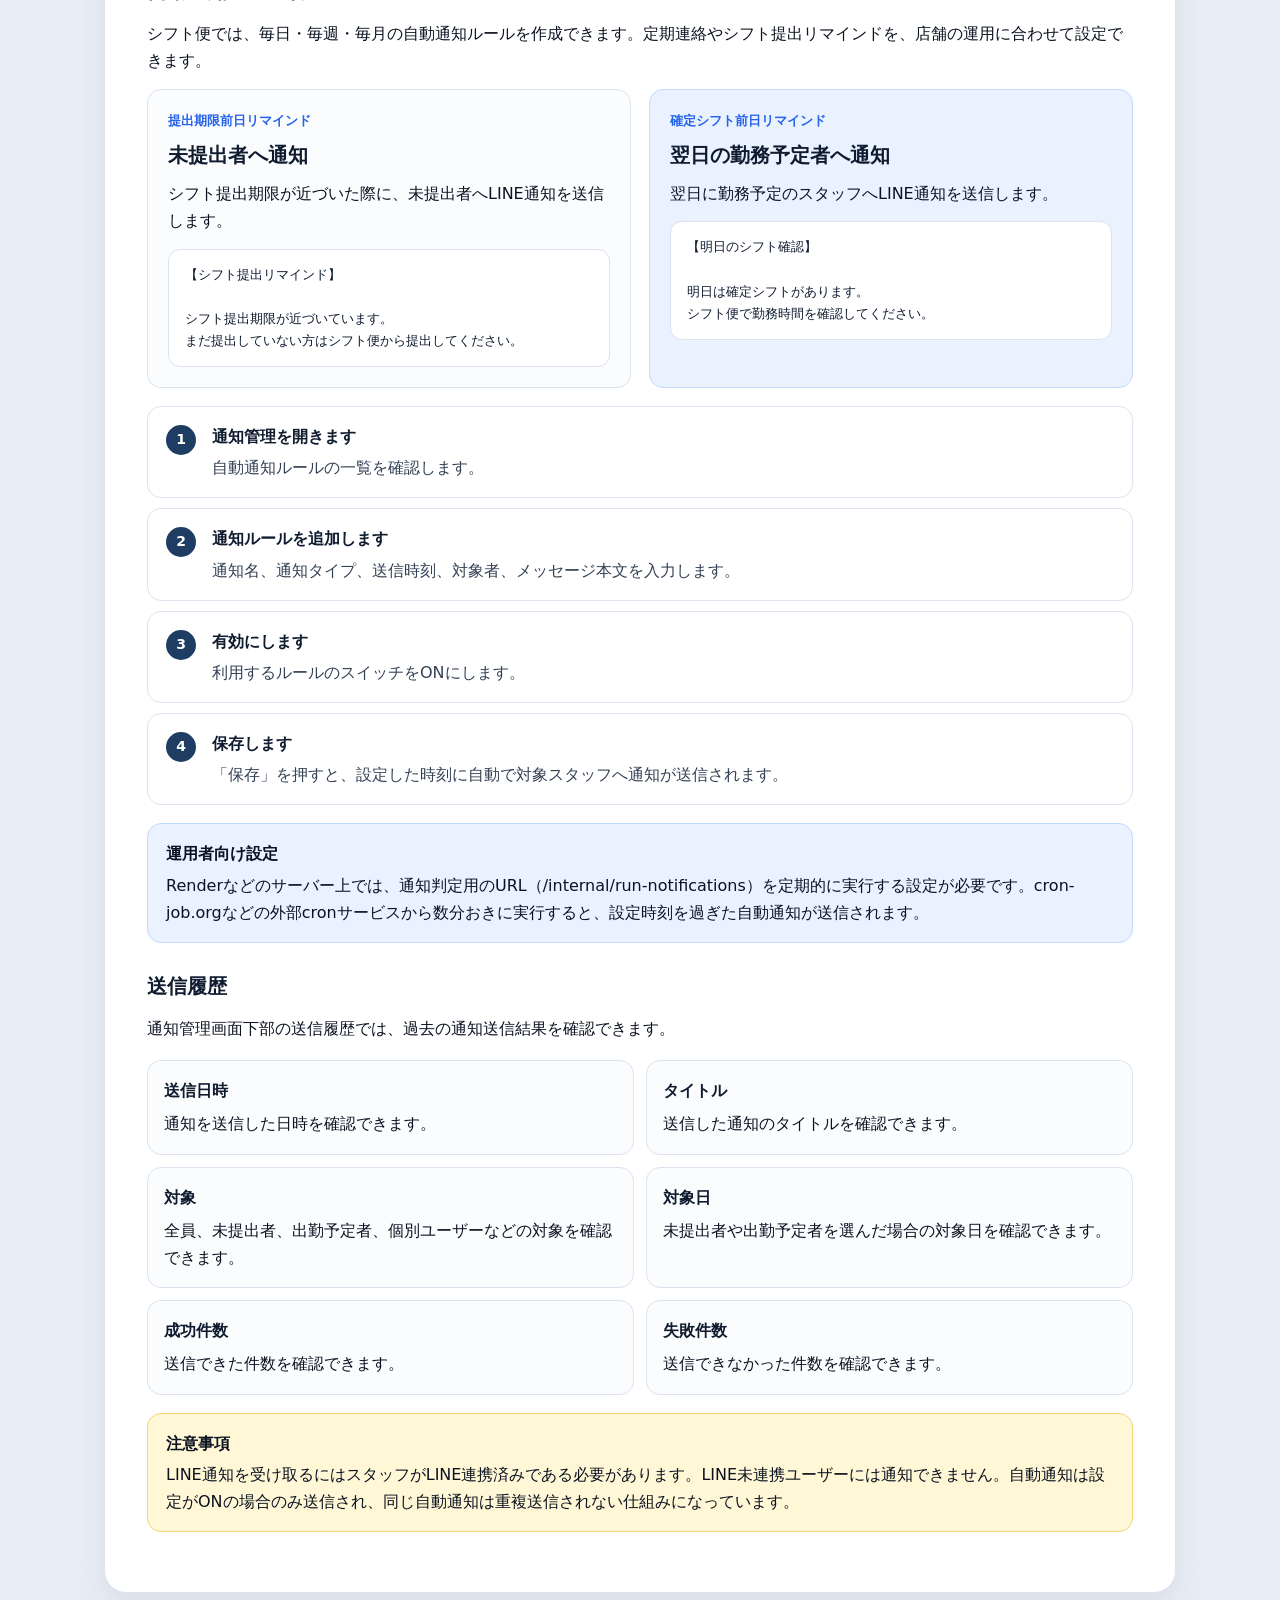
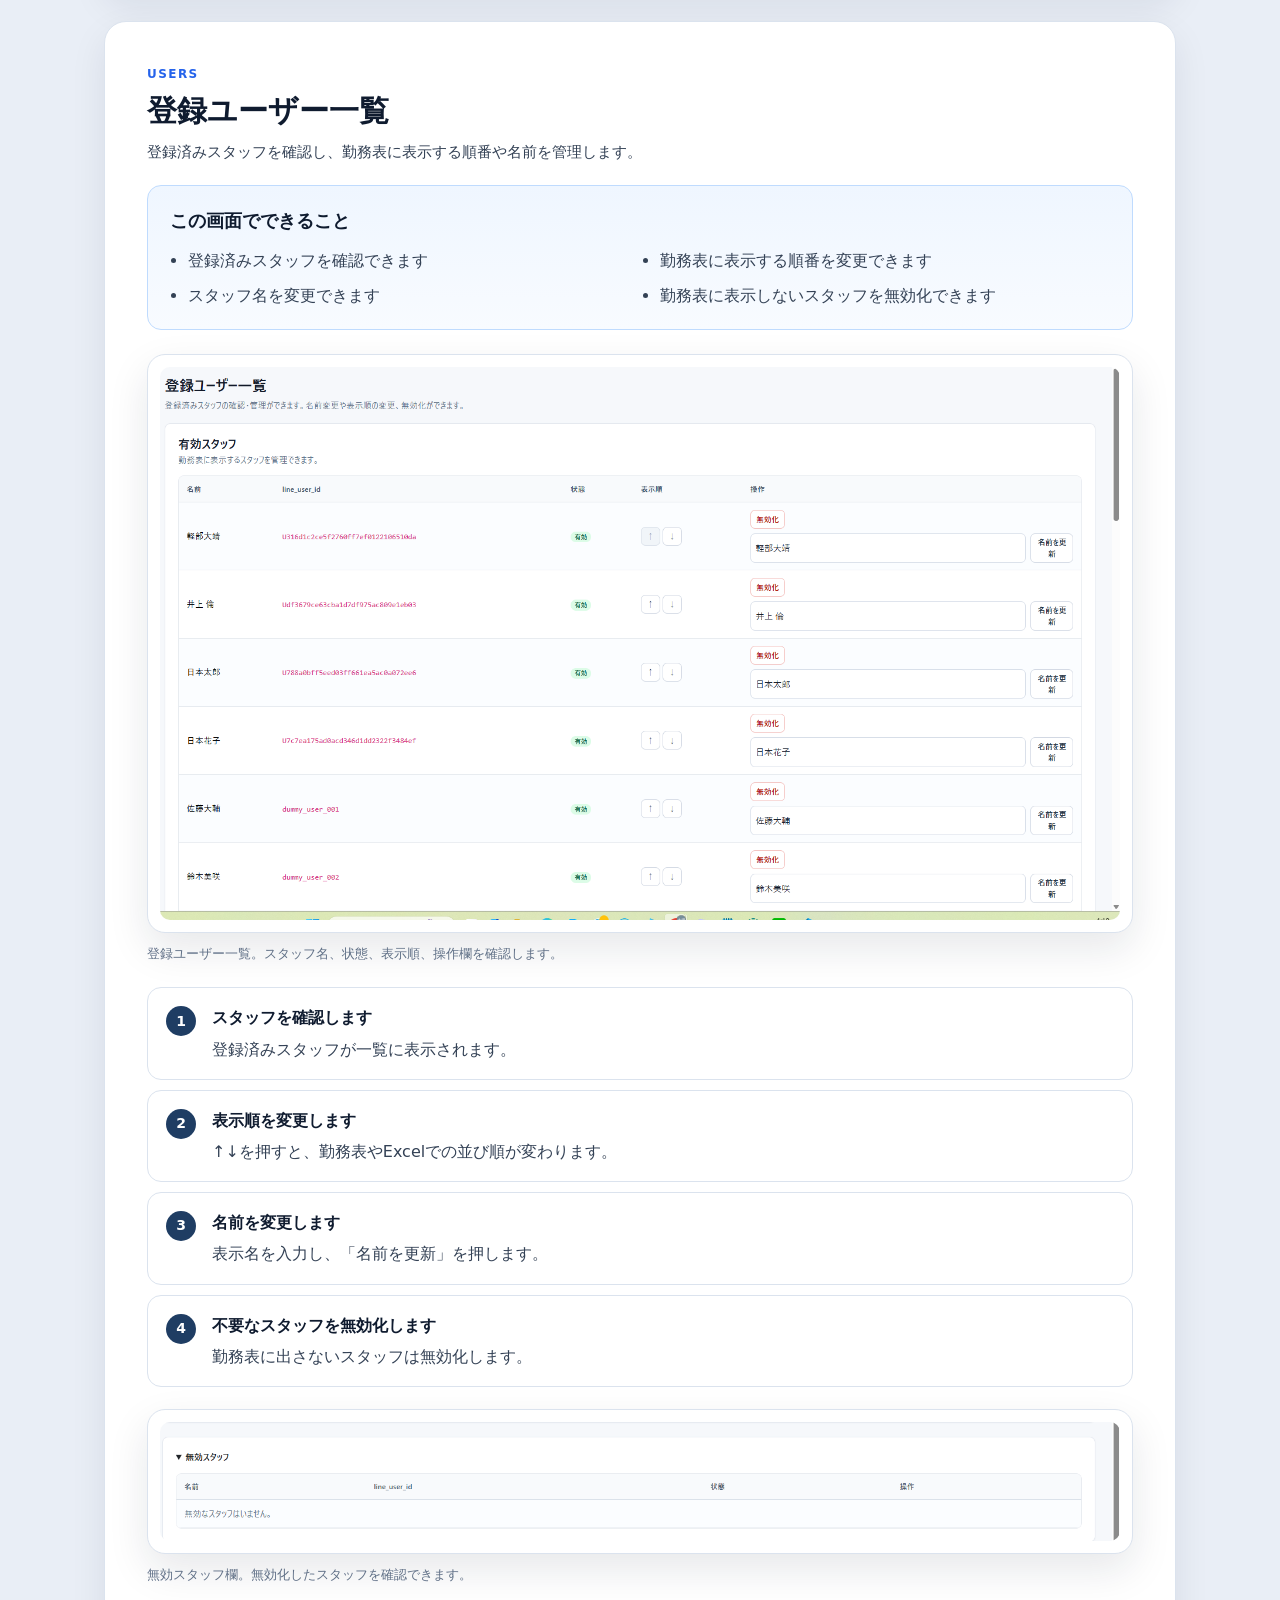
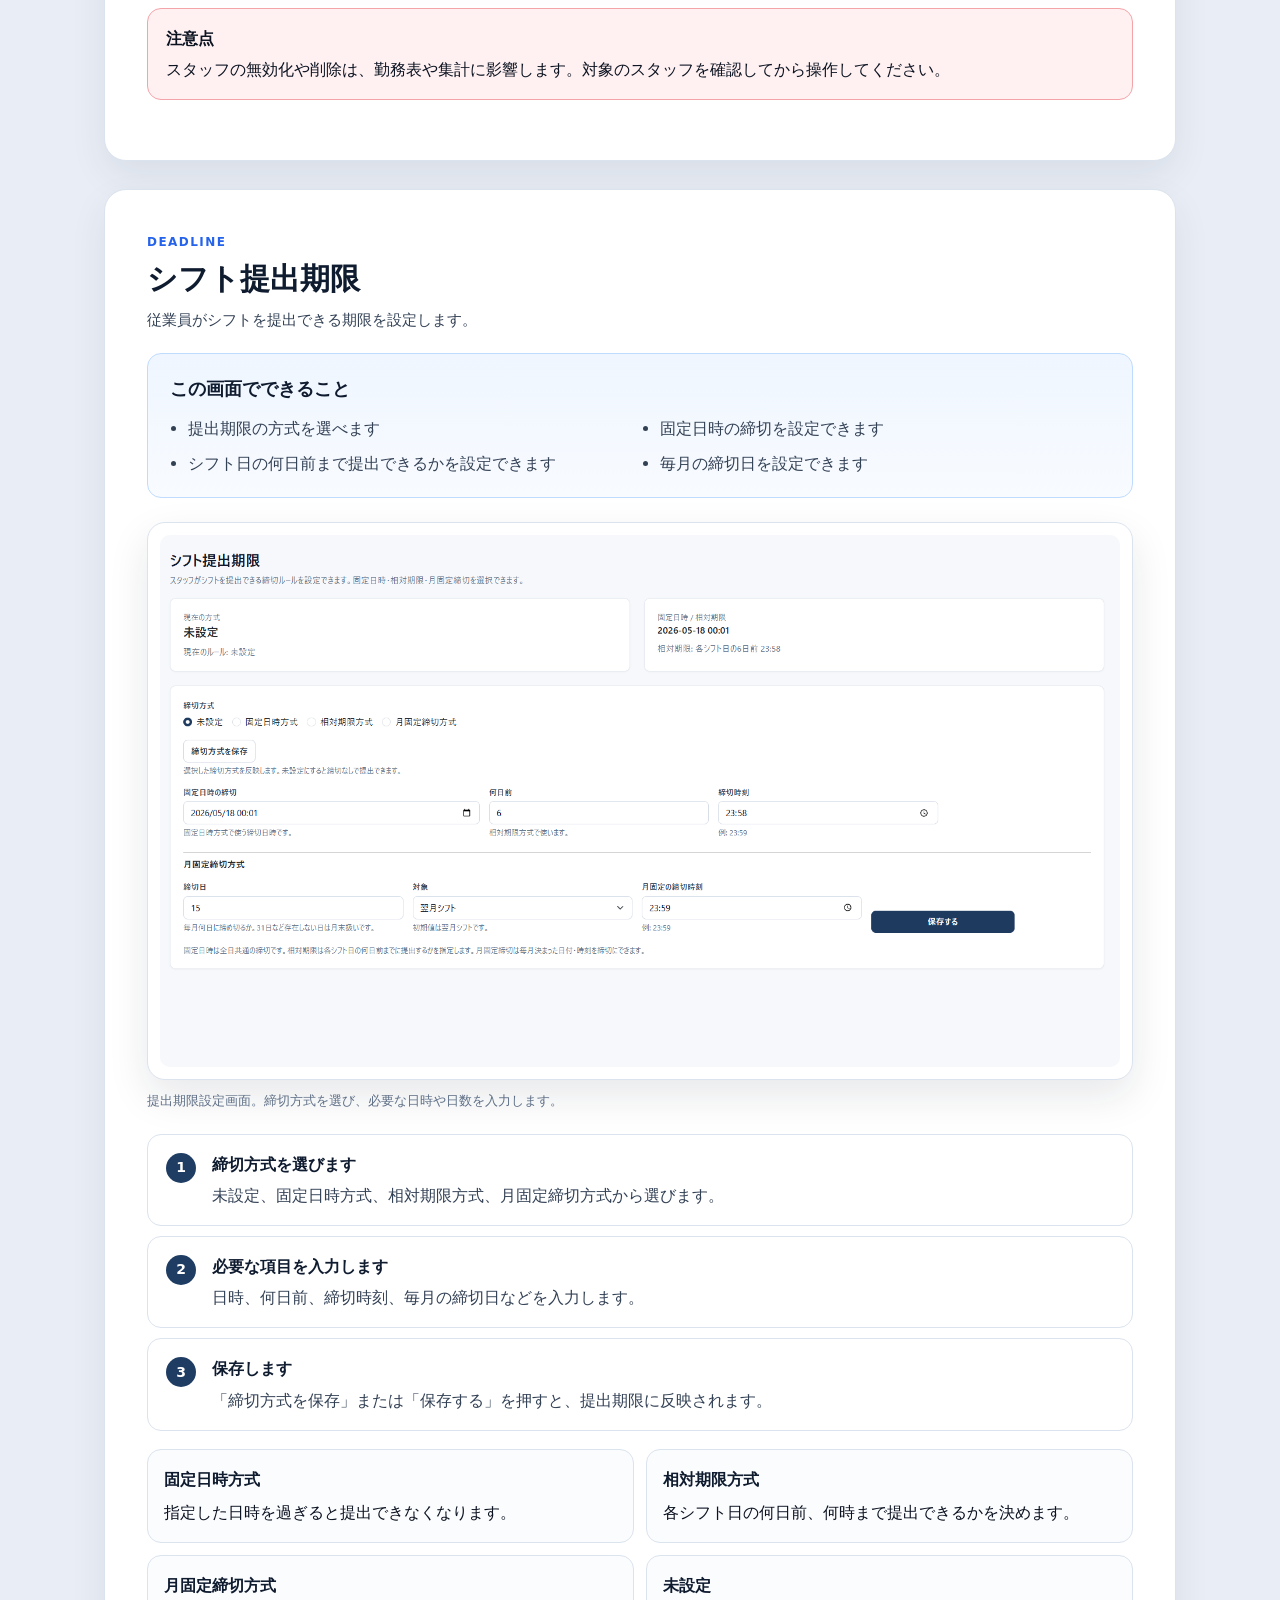
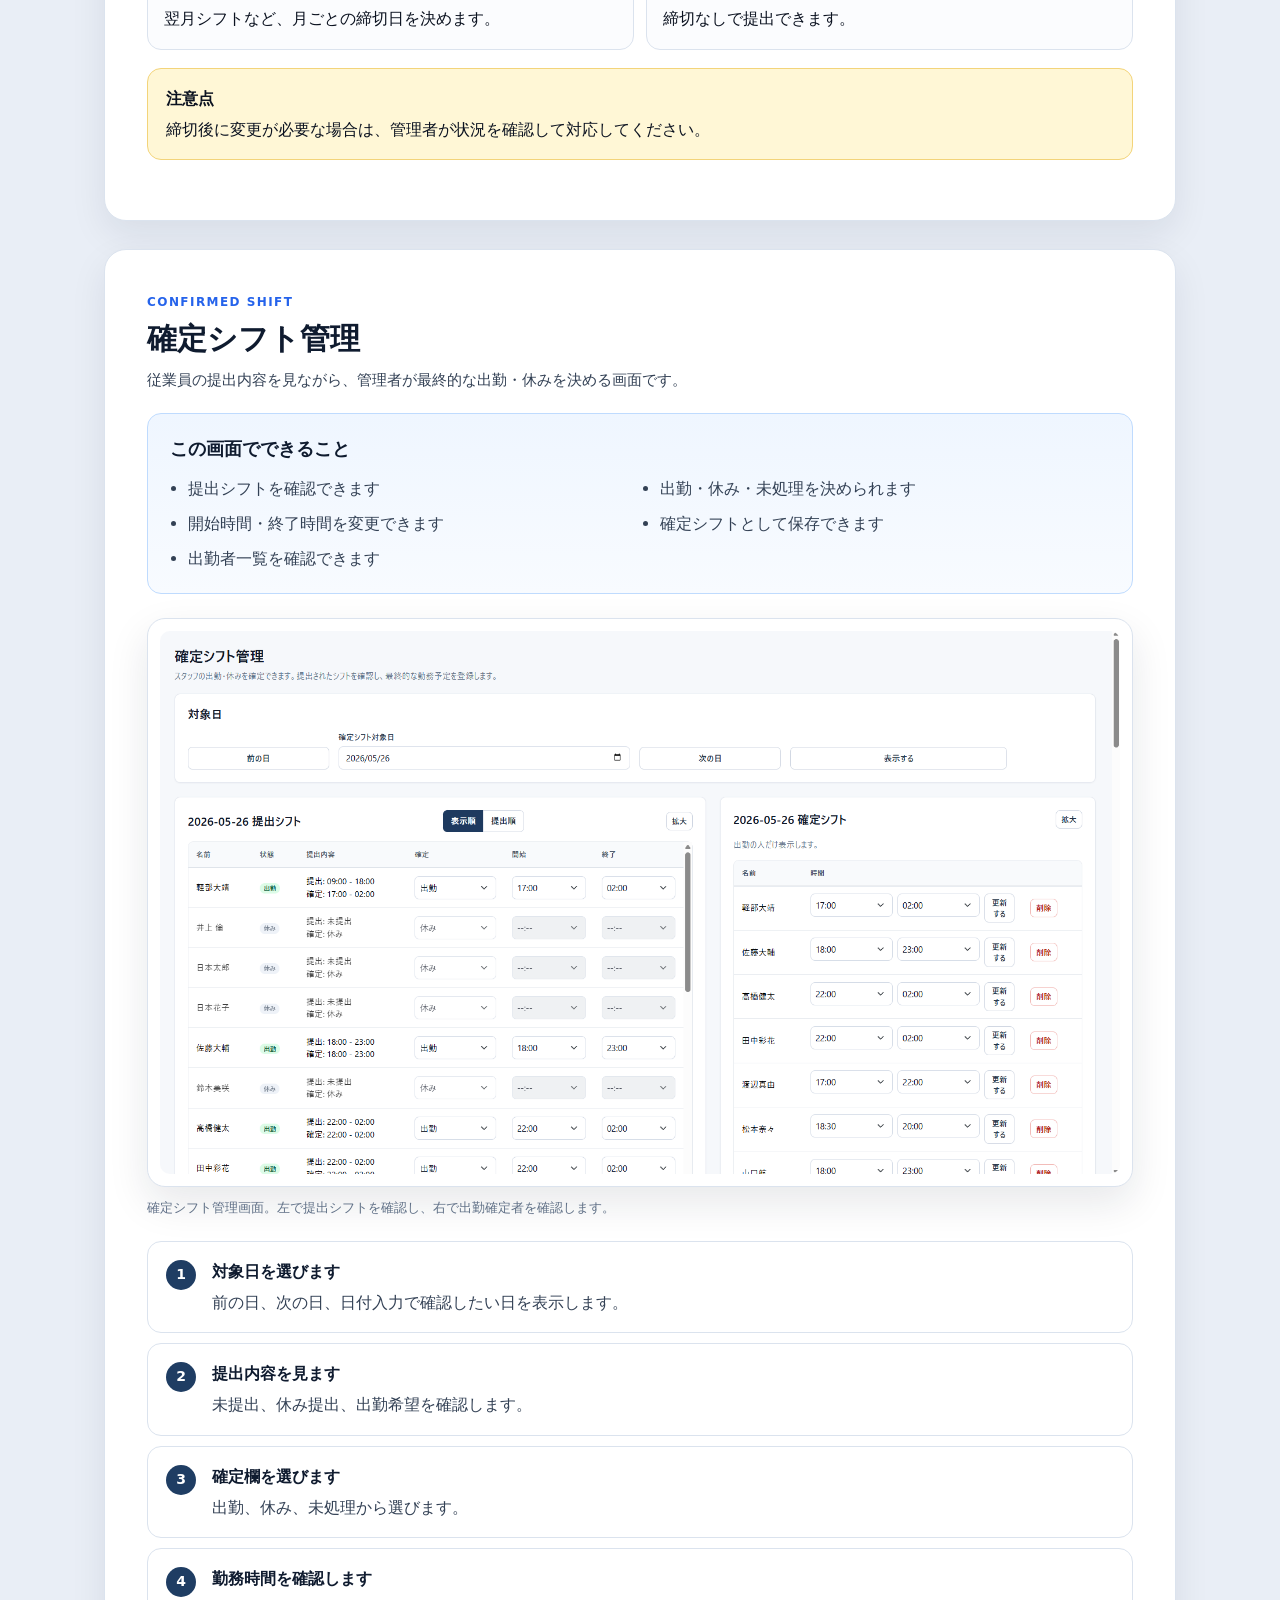
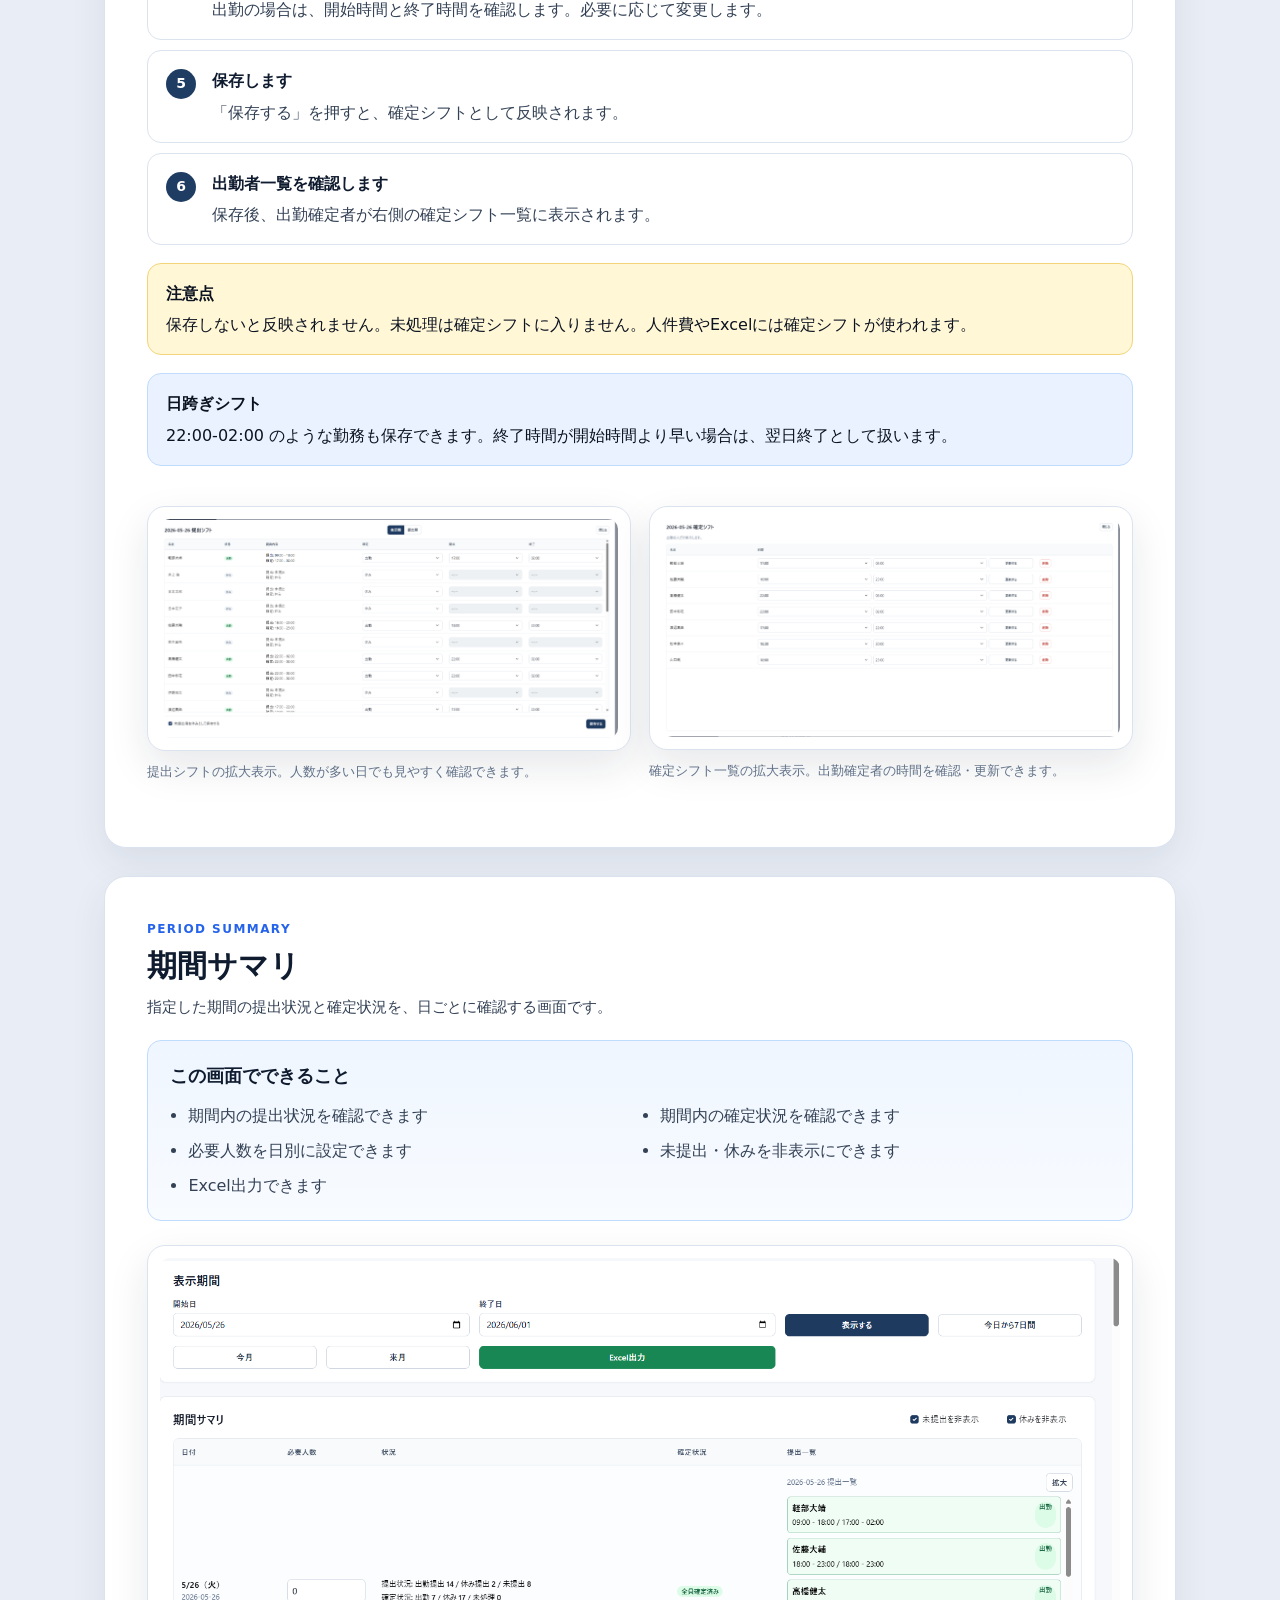
==== commit 007a9a92: "Add manual pages and improve documentation" ====
--- a/docs/manual/index.html
+++ b/docs/manual/index.html
@@ -188,14 +188,14 @@
         <h3>通知管理でできること</h3>
         <ul>
           <li>手動メッセージ送信</li>
-          <li>自動通知設定</li>
+          <li>自動通知ルール管理</li>
           <li>送信履歴確認</li>
         </ul>
       </div>
 
       <figure class="screen screen-wide">
         <div class="screen-frame"><img class="manual-shot" src="images/admin_notifications.png" alt="通知管理画面"></div>
-        <figcaption>図：通知管理画面。管理者は通知管理画面から手動メッセージ送信、自動通知設定、送信履歴の確認を行うことができます。</figcaption>
+        <figcaption>図：通知管理画面。管理者は通知管理画面から手動メッセージ送信、自動通知ルール管理、送信履歴の確認を行うことができます。</figcaption>
       </figure>
 
       <h3>手動メッセージ送信</h3>
@@ -215,8 +215,8 @@
         <div class="step"><strong>送信します</strong><span>「送信」を押すと、送信後に成功件数と失敗件数が表示されます。</span></div>
       </div>
 
-      <h3>自動通知設定</h3>
-      <p>シフト便ではスタッフへのリマインド通知を自動送信できます。</p>
+      <h3>自動通知ルール管理</h3>
+      <p>シフト便では、毎日・毎週・毎月の自動通知ルールを作成できます。定期連絡やシフト提出リマインドを、店舗の運用に合わせて設定できます。</p>
       <div class="grid-2">
         <div class="concept">
           <small>提出期限前日リマインド</small>
@@ -239,10 +239,15 @@
       </div>
 
       <div class="steps">
-        <div class="step"><strong>通知管理を開きます</strong><span>自動通知設定のカードを確認します。</span></div>
-        <div class="step"><strong>自動通知をONにします</strong><span>利用したいリマインドのスイッチをONにします。</span></div>
-        <div class="step"><strong>送信予定時刻を設定します</strong><span>通知を判定する時刻を入力します。</span></div>
+        <div class="step"><strong>通知管理を開きます</strong><span>自動通知ルールの一覧を確認します。</span></div>
+        <div class="step"><strong>通知ルールを追加します</strong><span>通知名、通知タイプ、送信時刻、対象者、メッセージ本文を入力します。</span></div>
+        <div class="step"><strong>有効にします</strong><span>利用するルールのスイッチをONにします。</span></div>
         <div class="step"><strong>保存します</strong><span>「保存」を押すと、設定した時刻に自動で対象スタッフへ通知が送信されます。</span></div>
+      </div>
+
+      <div class="callout info">
+        <strong>運用者向け設定</strong>
+        Renderなどのサーバー上では、通知判定用のURL（/internal/run-notifications）を定期的に実行する設定が必要です。cron-job.orgなどの外部cronサービスから数分おきに実行すると、設定時刻を過ぎた自動通知が送信されます。
       </div>
 
       <h3>送信履歴</h3>
